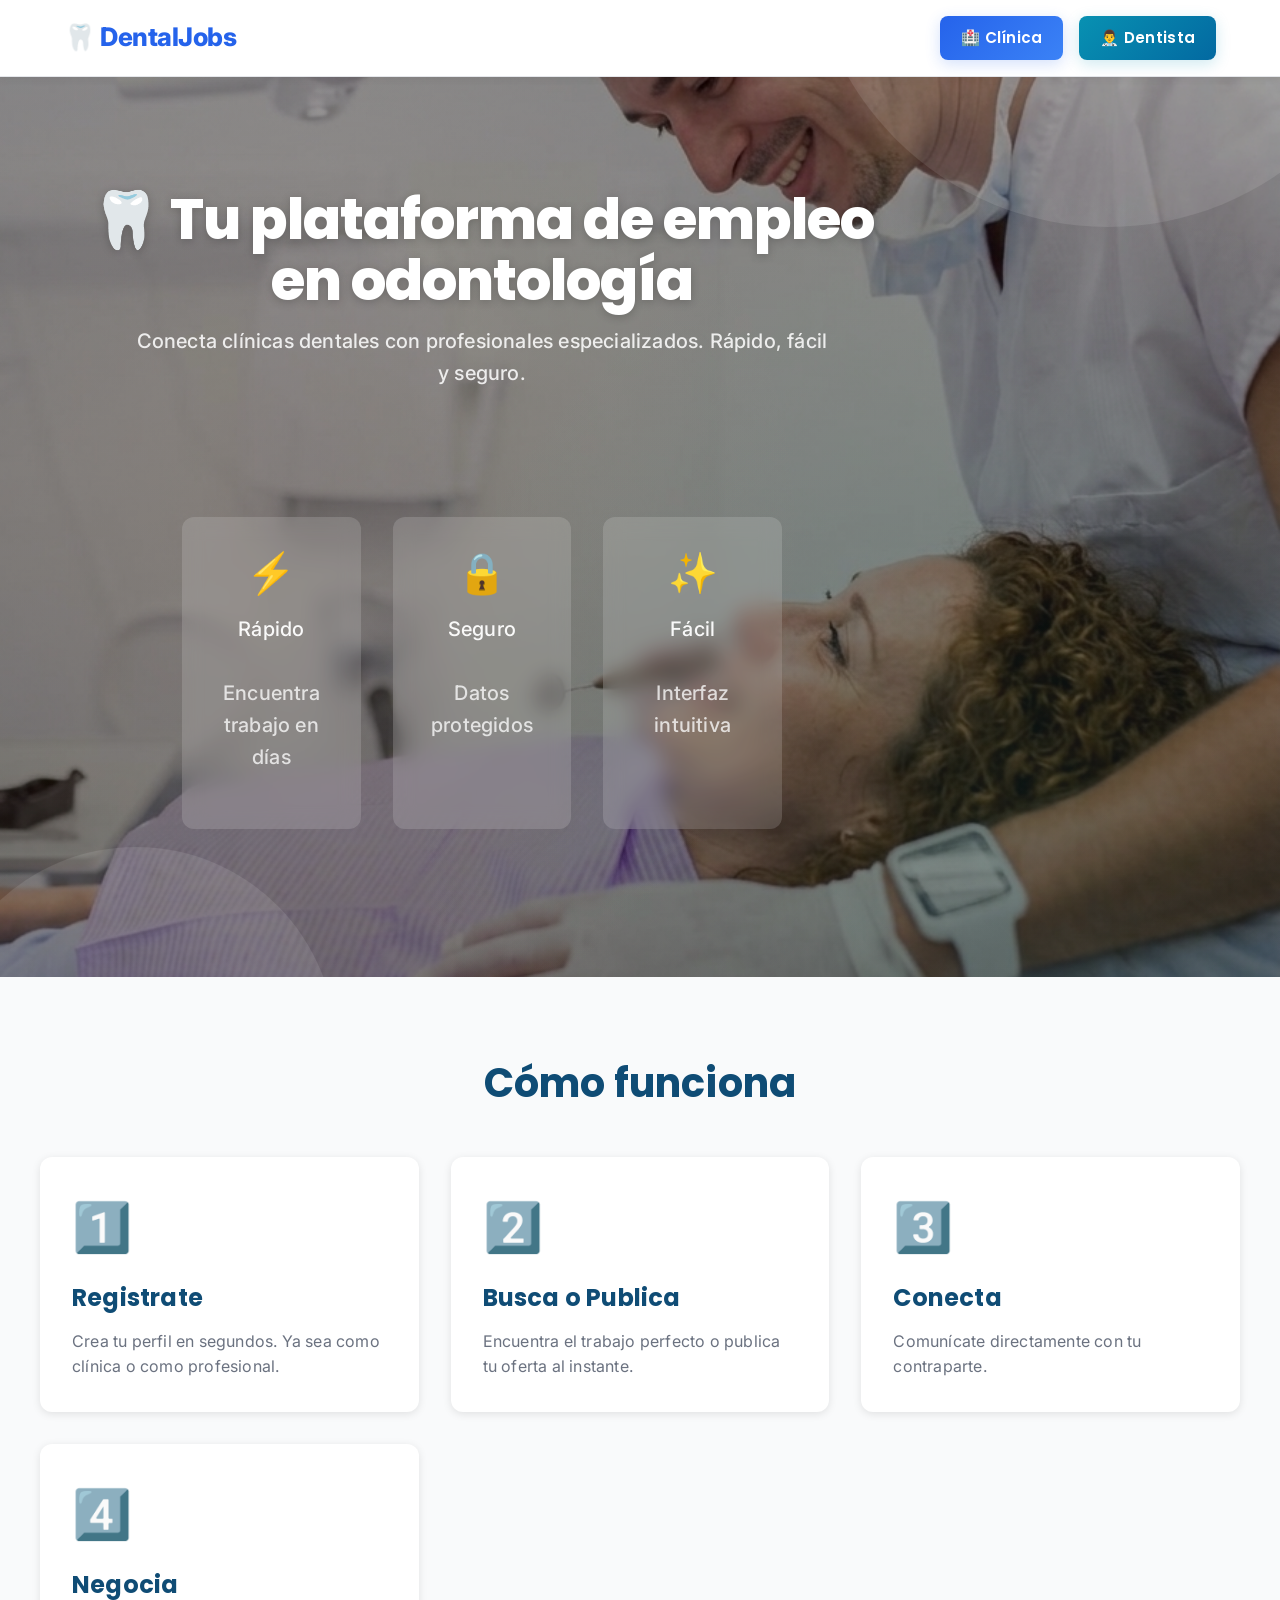
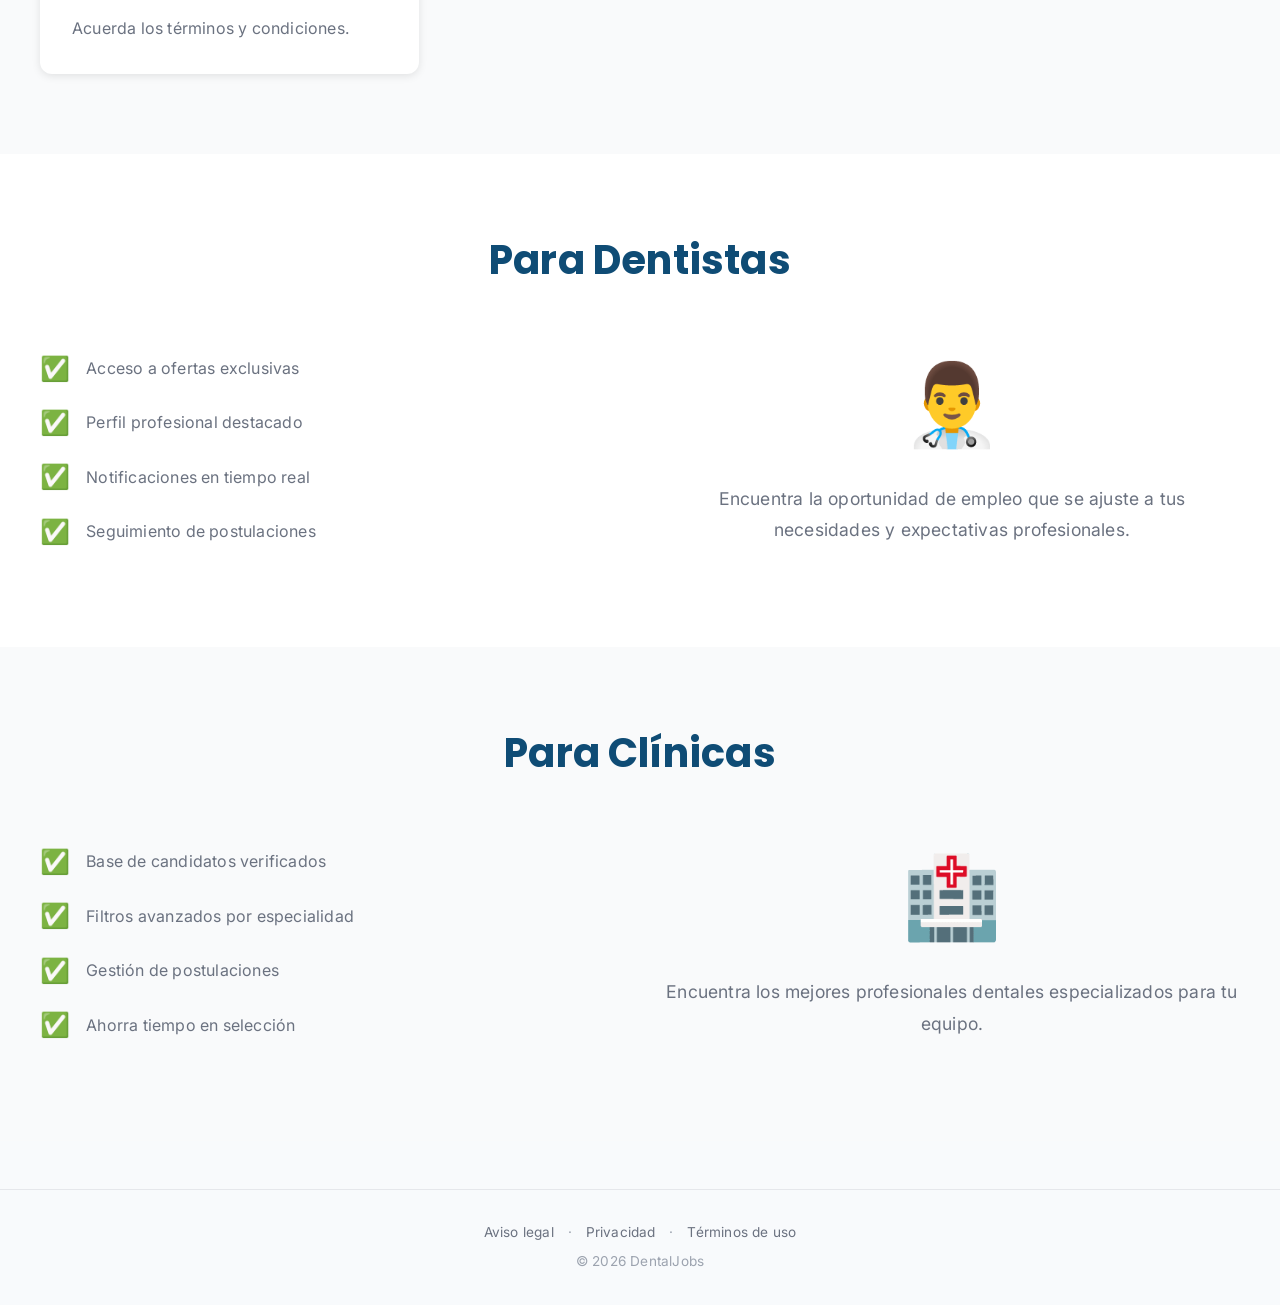
==== index.html @ 727bc818 "Sincronizar frontend desde el repo principal (4c16191)" ====
<!DOCTYPE html>
<html lang="es">
<head>
    <meta charset="UTF-8">
    <meta name="viewport" content="width=device-width, initial-scale=1.0">
    <title>DentalJobs - Ofertas de trabajo para dentistas</title>
    <link rel="stylesheet" href="style.css?v=4c16191">
</head>
<body>
    <!-- Header -->
    <header id="mainHeader">
        <nav>
            <div class="logo">🦷 DentalJobs</div>
            <div class="nav-buttons" id="navButtonsLogueado">
                <button class="btn-primary btn-small" id="btnPublicar" onclick="app.modal.abrirPublicar()" style="display: none;">Publicar</button>
                <button class="btn-outline btn-small" id="btnChat" onclick="app.chat.abrir()" style="display: none; position: relative;">
                    💬 <span id="chatBadge" style="display: none; background: #ef4444; color: white; border-radius: 50%; padding: 0.1rem 0.4rem; font-size: 0.7rem; position: absolute; top: -4px; right: -4px;">0</span>
                </button>
                <button class="btn-outline btn-small" id="btnNotif" onclick="app.notificaciones.togglePanel()" style="display: none; position: relative;" title="Notificaciones">
                    🔔 <span id="notifBadge" style="display: none; background: #ef4444; color: white; border-radius: 50%; padding: 0.1rem 0.4rem; font-size: 0.7rem; position: absolute; top: -4px; right: -4px;">0</span>
                </button>
                <button class="btn-outline btn-small" id="btnPerfil" onclick="app.modal.abrirPerfil()" style="display: none;">Mi perfil</button>
                <button class="btn-text btn-small" id="btnLogout" onclick="app.auth.logout()" style="display: none;">Logout</button>
            </div>
            <div class="nav-buttons-landing" id="navButtonsLanding" style="display: none;">
                <button class="btn-primary" onclick="app.landing.seleccionarTipo('empresa')">🏥 Clínica</button>
                <button class="btn-secondary" onclick="app.landing.seleccionarTipo('candidato')">👨‍⚕️ Dentista</button>
            </div>
        </nav>
    </header>

    <!-- Panel de notificaciones (campana) -->
    <div id="notifPanel" style="display: none; position: fixed; top: 62px; right: 12px; width: 340px; max-width: 92vw; max-height: 70vh; overflow-y: auto; background: white; border: 1px solid #e5e7eb; border-radius: 10px; box-shadow: 0 8px 30px rgba(0,0,0,0.15); z-index: 3000;">
        <div style="display: flex; justify-content: space-between; align-items: center; padding: 0.8rem 1rem; border-bottom: 1px solid #e5e7eb; position: sticky; top: 0; background: white;">
            <strong style="color: #0f4c75;">Notificaciones</strong>
            <button onclick="app.notificaciones.marcarTodasLeidas()" style="background: none; border: none; color: #0f4c75; cursor: pointer; font-size: 0.82rem;">Marcar todas leídas</button>
        </div>
        <div id="notifLista"></div>
    </div>

    <!-- Hero Landing -->
    <section class="hero landing-hero" id="heroLanding">
        <div class="landing-floating-bg top"></div>
        <div class="landing-floating-bg bottom"></div>

        <div class="landing-hero-content">
            <div>
                <h1 class="landing-hero-title">🦷 Tu plataforma de empleo en odontología</h1>
                <p class="landing-hero-subtitle">Conecta clínicas dentales con profesionales especializados. Rápido, fácil y seguro.</p>
            </div>

            <div style="display: grid; grid-template-columns: repeat(3, 1fr); gap: 2rem; margin-top: 3rem; width: 100%; max-width: 600px;">
                <div class="landing-feature-card">
                    <div class="feature-icon">⚡</div>
                    <p class="feature-title">Rápido</p>
                    <p class="feature-desc">Encuentra trabajo en días</p>
                </div>
                <div class="landing-feature-card">
                    <div class="feature-icon">🔒</div>
                    <p class="feature-title">Seguro</p>
                    <p class="feature-desc">Datos protegidos</p>
                </div>
                <div class="landing-feature-card">
                    <div class="feature-icon">✨</div>
                    <p class="feature-title">Fácil</p>
                    <p class="feature-desc">Interfaz intuitiva</p>
                </div>
            </div>
        </div>
    </section>

    <!-- Features Section -->
    <section id="landingFeatures" class="landing-section bg-light">
        <div class="landing-container">
            <h2 class="landing-section-title">Cómo funciona</h2>
            <div class="feature-grid">
                <div style="background: white; padding: 2rem; border-radius: 12px; box-shadow: 0 2px 8px rgba(0,0,0,0.1); transition: transform 0.3s;">
                    <div style="font-size: 3rem; margin-bottom: 1rem;">1️⃣</div>
                    <h3 style="color: #0f4c75; margin: 0 0 1rem 0;">Registrate</h3>
                    <p style="margin: 0; color: #6b7280; line-height: 1.6;">Crea tu perfil en segundos. Ya sea como clínica o como profesional.</p>
                </div>
                <div style="background: white; padding: 2rem; border-radius: 12px; box-shadow: 0 2px 8px rgba(0,0,0,0.1); transition: transform 0.3s;">
                    <div style="font-size: 3rem; margin-bottom: 1rem;">2️⃣</div>
                    <h3 style="color: #0f4c75; margin: 0 0 1rem 0;">Busca o Publica</h3>
                    <p style="margin: 0; color: #6b7280; line-height: 1.6;">Encuentra el trabajo perfecto o publica tu oferta al instante.</p>
                </div>
                <div style="background: white; padding: 2rem; border-radius: 12px; box-shadow: 0 2px 8px rgba(0,0,0,0.1); transition: transform 0.3s;">
                    <div style="font-size: 3rem; margin-bottom: 1rem;">3️⃣</div>
                    <h3 style="color: #0f4c75; margin: 0 0 1rem 0;">Conecta</h3>
                    <p style="margin: 0; color: #6b7280; line-height: 1.6;">Comunícate directamente con tu contraparte.</p>
                </div>
                <div style="background: white; padding: 2rem; border-radius: 12px; box-shadow: 0 2px 8px rgba(0,0,0,0.1); transition: transform 0.3s;">
                    <div style="font-size: 3rem; margin-bottom: 1rem;">4️⃣</div>
                    <h3 style="color: #0f4c75; margin: 0 0 1rem 0;">Negocia</h3>
                    <p style="margin: 0; color: #6b7280; line-height: 1.6;">Acuerda los términos y condiciones.</p>
                </div>
            </div>
        </div>
    </section>

    <!-- Benefits Section -->
    <section id="landingBenefitsDentistas" class="landing-section bg-white">
        <div class="landing-container">
            <h2 class="landing-section-title">Para Dentistas</h2>
            <div class="benefits-grid">
                <div>
                    <ul style="list-style: none; padding: 0; margin: 0;">
                        <li style="margin: 1rem 0; display: flex; gap: 1rem; align-items: center;">
                            <span style="font-size: 1.5rem;">✅</span>
                            <span style="color: #6b7280;">Acceso a ofertas exclusivas</span>
                        </li>
                        <li style="margin: 1rem 0; display: flex; gap: 1rem; align-items: center;">
                            <span style="font-size: 1.5rem;">✅</span>
                            <span style="color: #6b7280;">Perfil profesional destacado</span>
                        </li>
                        <li style="margin: 1rem 0; display: flex; gap: 1rem; align-items: center;">
                            <span style="font-size: 1.5rem;">✅</span>
                            <span style="color: #6b7280;">Notificaciones en tiempo real</span>
                        </li>
                        <li style="margin: 1rem 0; display: flex; gap: 1rem; align-items: center;">
                            <span style="font-size: 1.5rem;">✅</span>
                            <span style="color: #6b7280;">Seguimiento de postulaciones</span>
                        </li>
                    </ul>
                </div>
                <div style="text-align: center;">
                    <div style="font-size: 5rem; margin-bottom: 1rem;">👨‍⚕️</div>
                    <p style="color: #6b7280; font-size: 1.1rem; line-height: 1.8;">Encuentra la oportunidad de empleo que se ajuste a tus necesidades y expectativas profesionales.</p>
                </div>
            </div>
        </div>
    </section>

    <section id="landingBenefitsClinicas" class="landing-section bg-light">
        <div class="landing-container">
            <h2 class="landing-section-title">Para Clínicas</h2>
            <div class="benefits-grid">
                <div style="text-align: center; order: 2;">
                    <div style="font-size: 5rem; margin-bottom: 1rem;">🏥</div>
                    <p style="color: #6b7280; font-size: 1.1rem; line-height: 1.8;">Encuentra los mejores profesionales dentales especializados para tu equipo.</p>
                </div>
                <div style="order: 1;">
                    <ul style="list-style: none; padding: 0; margin: 0;">
                        <li style="margin: 1rem 0; display: flex; gap: 1rem; align-items: center;">
                            <span style="font-size: 1.5rem;">✅</span>
                            <span style="color: #6b7280;">Base de candidatos verificados</span>
                        </li>
                        <li style="margin: 1rem 0; display: flex; gap: 1rem; align-items: center;">
                            <span style="font-size: 1.5rem;">✅</span>
                            <span style="color: #6b7280;">Filtros avanzados por especialidad</span>
                        </li>
                        <li style="margin: 1rem 0; display: flex; gap: 1rem; align-items: center;">
                            <span style="font-size: 1.5rem;">✅</span>
                            <span style="color: #6b7280;">Gestión de postulaciones</span>
                        </li>
                        <li style="margin: 1rem 0; display: flex; gap: 1rem; align-items: center;">
                            <span style="font-size: 1.5rem;">✅</span>
                            <span style="color: #6b7280;">Ahorra tiempo en selección</span>
                        </li>
                    </ul>
                </div>
            </div>
        </div>
    </section>

    <!-- Hero Plataforma (oculto inicialmente) -->
    <section class="hero" id="heroPlataforma" style="display: none;">
        <h1>🦷 Ofertas de Trabajo</h1>
    </section>

    <!-- Stats -->
    <div class="container" id="statsContainer" style="display: none;">
        <div class="stats">
            <div class="stats-grid" id="statsGrid">
                <!-- Stats dinámicos -->
            </div>
        </div>
    </div>

    <!-- Contenedor principal -->
    <div class="container" id="mainContainer" style="display: none;">
        <!-- Banner de recordatorios -->
        <div id="recordatoriosBanner" class="recordatorios-banner" style="display: none;"></div>

        <!-- Onboarding: primeros pasos para activarse -->
        <div id="onboardingCard" style="display: none;"></div>

        <!-- Filtros -->
        <div class="filters" id="filtros">
            <h3 id="filtrosTitle">Todas las solicitudes</h3>

            <div class="tipo-toggle">
                <button class="active" id="btnTodas" onclick="app.filtros.mostrarTodas(this)">Clínicas</button>
                <button id="btnPerfiles" onclick="app.filtros.mostrarPerfiles(this)" style="display: none;">👤 Perfiles</button>
                <button id="btnMias" onclick="app.filtros.mostrarMias(this)" style="display: none;">Mis publicaciones</button>
                <button id="btnPublicaciones" onclick="app.filtros.mostrarMisPublicaciones(this)" style="display: none;">Mis Publicaciones</button>
                <button id="btnContactadas" onclick="app.filtros.mostrarContactadas(this)" style="display: none;">Contactadas</button>
                <button id="btnFavoritos" onclick="app.filtros.mostrarFavoritos(this)" style="display: none;">⭐ Favoritos</button>
                <button id="btnKanban" onclick="app.filtros.mostrarKanban(this)" style="display: none;">📌 Mis Postulaciones</button>
                <button id="btnSuplencias" onclick="app.filtros.mostrarSuplencias(this)" style="display: none;">🚨 Suplencias</button>
                <button id="btnMisPostulacionesDentistas" onclick="app.filtros.mostrarMisPostulacionesDentistas(this)" style="display: none;">Mis Postulaciones a Dentistas</button>
                <button id="btnMisPostulacionesDentistasAceptadas" onclick="app.filtros.mostrarMisPostulacionesDentistasAceptadas(this)" style="display: none;">Mis Postulaciones a Dentistas Aceptadas</button>
            </div>

            <div style="margin: 0.75rem 0 0; display: flex; justify-content: flex-end;">
                <button class="btn-outline btn-small" id="btnExportarCsv" onclick="app.exportar.vistaActual()" style="display: none;">⬇️ Exportar a CSV</button>
            </div>

            <div class="filter-row" id="filterRow">
                <div class="filter-group">
                    <label for="filterQ">Buscar</label>
                    <input id="filterQ" placeholder="Ej: implantología, invisalign…" oninput="app.publicaciones.cargar()">
                </div>
                <div class="filter-group" id="filterCiudadGroup">
                    <label for="filterCiudad">Ciudad</label>
                    <input id="filterCiudad" placeholder="Ej: Madrid, Barcelona..." autocomplete="off" oninput="app.filtros.buscar()">
                </div>
                <!-- En la vista "Dentistas" la ciudad se elige de una lista con las ciudades que tienen dentistas -->
                <div class="filter-group" id="filterCiudadListaGroup" style="display: none;">
                    <label for="filterCiudadLista">Ciudad</label>
                    <select id="filterCiudadLista" onchange="app.filtros.buscar()">
                        <option value="">Todas las ciudades</option>
                    </select>
                </div>
                <div class="filter-group">
                    <label for="filterRadio">Radio</label>
                    <select id="filterRadio" onchange="app.filtros.buscar()" title="Busca a esta distancia de la ciudad indicada">
                        <option value="">Solo esa ciudad</option>
                        <option value="10">a 10 km</option>
                        <option value="25">a 25 km</option>
                        <option value="50">a 50 km</option>
                        <option value="100">a 100 km</option>
                    </select>
                </div>
                <div class="filter-group">
                    <label for="filterEspecialidad">Especialidad</label>
                    <select id="filterEspecialidad" onchange="app.filtros.buscar()">
                        <option value="">Todas las especialidades</option>
                    </select>
                </div>
                <div class="filter-group">
                    <label for="filterContrato">Contrato</label>
                    <select id="filterContrato" onchange="app.publicaciones.cargar()">
                        <option value="">Todos los tipos</option>
                        <option value="Indefinido">Indefinido</option>
                        <option value="Temporal">Temporal</option>
                        <option value="Autónomo">Autónomo</option>
                        <option value="Prácticas">Prácticas</option>
                    </select>
                </div>
                <div class="filter-group">
                    <label for="filterJornada">Jornada</label>
                    <select id="filterJornada" onchange="app.publicaciones.cargar()">
                        <option value="">Todas las jornadas</option>
                        <option value="Completa">Completa</option>
                        <option value="Parcial">Parcial</option>
                        <option value="Flexible">Flexible</option>
                    </select>
                </div>
                <div class="filter-group" id="filterEquipamientoGroup" style="display: none;">
                    <label for="filterEquipamiento">Equipamiento</label>
                    <select id="filterEquipamiento" onchange="app.publicaciones.cargar()">
                        <option value="">Cualquier equipamiento</option>
                    </select>
                </div>
                <div class="filter-group" id="filterCertificacionGroup" style="display: none;">
                    <label for="filterCertificacion">Certificación</label>
                    <select id="filterCertificacion" onchange="app.publicaciones.cargar()">
                        <option value="">Cualquier certificación</option>
                    </select>
                </div>
                <div class="filter-group">
                    <label for="filterRetribucion">Retribución</label>
                    <select id="filterRetribucion" onchange="app.publicaciones.cargar()">
                        <option value="">Cualquiera</option>
                        <option value="fijo">Salario fijo</option>
                        <option value="porcentaje">% de facturación</option>
                    </select>
                </div>
                <div class="filter-group">
                    <label for="filterSalarioMin">Salario mínimo</label>
                    <input id="filterSalarioMin" type="number" placeholder="Ej: 20000" oninput="app.publicaciones.cargar()">
                </div>
                <div class="filter-group">
                    <label for="filterExperienciaMin">Años de experiencia</label>
                    <input id="filterExperienciaMin" type="number" placeholder="Ej: 3" oninput="app.publicaciones.cargar()">
                </div>
                <div class="filter-group" id="filterFechaDesdeGroup" style="display: none;">
                    <label for="filterFechaDesde">Disponible desde</label>
                    <input id="filterFechaDesde" type="date" onchange="app.publicaciones.cargar()" title="Suplencias que cubren días a partir de esta fecha">
                </div>
                <div class="filter-group" id="filterFechaHastaGroup" style="display: none;">
                    <label for="filterFechaHasta">hasta</label>
                    <input id="filterFechaHasta" type="date" onchange="app.publicaciones.cargar()" title="Suplencias que cubren días hasta esta fecha">
                </div>
                <div class="filter-group" id="filterMiDisponibilidadGroup" style="display: none;">
                    <label style="display: flex; align-items: center; gap: 0.4rem; cursor: pointer; margin-top: 1.4rem;" title="Solo suplencias con algún día que tienes marcado en tu disponibilidad">
                        <input id="filterMiDisponibilidad" type="checkbox" onchange="app.publicaciones.cargar()">
                        <span>🗓️ Encajan con mi disponibilidad</span>
                    </label>
                </div>
                <div class="filter-group">
                    <label for="filterOrden">Ordenar por</label>
                    <select id="filterOrden" onchange="app.publicaciones.cargar()">
                        <option value="recientes">Más recientes</option>
                        <option value="salario">Salario</option>
                        <option value="relevancia">Relevancia</option>
                        <option value="compatibilidad" id="ordenCompatibilidad">🧩 Compatibilidad</option>
                    </select>
                </div>
            </div>
        </div>

        <!-- Conmutador Lista / Calendario (solo en la vista de suplencias) -->
        <div id="suplenciasVistaToggle" style="display: none; gap: 0.5rem; margin-bottom: 1rem;">
            <button id="btnVistaLista" class="btn-outline btn-small active" onclick="app.suplenciasCalendario.verLista()">📋 Lista</button>
            <button id="btnVistaCalendario" class="btn-outline btn-small" onclick="app.suplenciasCalendario.verCalendario()">📅 Calendario</button>
        </div>

        <!-- Vista de calendario mensual de suplencias -->
        <div id="suplenciasCalendarioContainer" style="display: none;"></div>

        <!-- Grid de publicaciones -->
        <div id="publicacionesContainer"></div>

        <!-- Modal: Mis alertas de búsqueda -->
        <div id="modalAlertas" class="modal">
            <div class="modal-content">
                <div class="modal-header">
                    <h2>🔔 Mis alertas de búsqueda</h2>
                    <button class="close-btn" onclick="app.alertas.cerrar()">✕</button>
                </div>
                <div id="alertasBody" style="margin-bottom: 1.5rem;"></div>
            </div>
        </div>
    </div>

    <!-- Modal: Detalle de publicación -->
    <div id="modalDetalle" class="modal">
        <div class="modal-content">
            <div class="modal-header">
                <h2 id="detalleTitle">Detalle</h2>
                <button class="close-btn" onclick="app.modal.cerrarDetalle()">✕</button>
            </div>
            <div id="detalleBody" style="margin-bottom: 1.5rem;"></div>
        </div>
    </div>

    <!-- Modal: Publicar oferta/solicitud -->
    <div id="modalPublicar" class="modal">
        <div class="modal-content">
            <div class="modal-header">
                <h2 id="modalPublicarTitle">Publicar nueva oferta</h2>
                <button class="close-btn" onclick="app.modal.cerrarPublicar()">✕</button>
            </div>

            <div class="tabs" id="tabsPublicar" style="display: none;">
                <button class="tab-btn active" id="tabBtnOferta" onclick="app.modal.switchTab('oferta')">Oferta fija</button>
                <button class="tab-btn" id="tabBtnSuplencia" onclick="app.modal.switchTab('suplencia')" style="display: none;">🚨 Suplencia</button>
                <button class="tab-btn" id="tabBtnSolicitud" onclick="app.modal.switchTab('solicitud')"></button>
            </div>

            <!-- Tab: Oferta -->
            <div id="tab-oferta" class="tab-content active" class="tab-oferta-content">
                <form onsubmit="event.preventDefault(); app.publicaciones.crear('oferta');">
                    <div class="form-group">
                        <label for="ofertaPlantillas">Plantilla</label>
                        <div style="display: flex; gap: 0.5rem; align-items: center;">
                            <select id="ofertaPlantillas" onchange="app.plantillas.aplicar('oferta')" style="flex: 1;">
                                <option value="">Sin plantilla…</option>
                            </select>
                            <button type="button" class="btn-outline btn-small" onclick="app.plantillas.guardar('oferta')" title="Guardar el formulario actual como plantilla">💾 Guardar</button>
                            <button type="button" class="btn-text btn-small" onclick="app.plantillas.eliminar('oferta')" title="Eliminar la plantilla seleccionada">🗑️</button>
                        </div>
                    </div>
                    <div class="form-group" id="ofertaSedeGroup" style="display: none;">
                        <label for="ofertaSede">Ubicación *</label>
                        <select id="ofertaSede" onchange="app.sedes.aplicarAPublicacion('oferta')">
                            <option value="">Elige una ubicación…</option>
                        </select>
                        <small id="ofertaSinSedes" style="display: none; color: #b45309; margin-top: 0.3rem;">Define la ciudad de tu clínica en "Mi perfil" → Mis datos, o crea un centro, antes de publicar.</small>
                        <div id="ofertaSedePreview" style="margin-top: 0.6rem;"></div>
                    </div>
                    <div class="form-group">
                        <label for="ofertaCiudad">Ciudad</label>
                        <input id="ofertaCiudad" type="text" readonly style="background: #f3f4f6;">
                        <small style="color: var(--gray-600); margin-top: 0.3rem; display: block;">Se toma de la ubicación elegida.</small>
                    </div>
                    <div class="form-group">
                        <label>Especialidades</label>
                        <label style="display: flex; align-items: center; gap: 0.5rem; cursor: pointer; margin-bottom: 0.5rem;">
                          <input type="checkbox" id="ofertaMarcarTodas" onchange="app.publicaciones.marcarTodasEspecialidades('oferta')">
                          <strong>Marcar todas</strong>
                        </label>
                        <div id="ofertaEspecialidadesContainer" style="display: grid; grid-template-columns: 1fr 1fr; gap: 0.5rem;">
                          <!-- Se llenarán dinámicamente -->
                        </div>
                    </div>
                    <div class="form-group">
                        <label for="ofertaContrato">Contrato</label>
                        <select id="ofertaContrato">
                            <option value="">Seleccionar...</option>
                            <option value="Indefinido">Indefinido</option>
                            <option value="Temporal">Temporal</option>
                            <option value="Autónomo">Autónomo</option>
                            <option value="Prácticas">Prácticas</option>
                        </select>
                    </div>
                    <div class="form-group">
                        <label for="ofertaJornada">Jornada</label>
                        <select id="ofertaJornada">
                            <option value="">Seleccionar...</option>
                            <option value="Completa">Completa</option>
                            <option value="Parcial">Parcial</option>
                            <option value="Flexible">Flexible</option>
                        </select>
                    </div>
                    <div class="form-group">
                        <label>Tipo de retribución</label>
                        <div style="display: flex; gap: 1.5rem; margin-bottom: 0.5rem;">
                            <label style="display: flex; align-items: center; gap: 0.4rem; cursor: pointer; font-weight: normal;">
                                <input type="radio" name="ofertaRetribucionTipo" value="fijo" checked onchange="app.publicaciones.toggleRetribucion('oferta')">
                                Salario fijo
                            </label>
                            <label style="display: flex; align-items: center; gap: 0.4rem; cursor: pointer; font-weight: normal;">
                                <input type="radio" name="ofertaRetribucionTipo" value="porcentaje" onchange="app.publicaciones.toggleRetribucion('oferta')">
                                % de facturación
                            </label>
                        </div>
                        <div id="ofertaSalarioFijoGroup" style="display: flex; gap: 0.5rem;">
                            <input id="ofertaSalarioDesde" type="number" min="0" placeholder="Desde · ej: 2000 €/mes" style="flex: 1;">
                            <input id="ofertaSalarioHasta" type="number" min="0" placeholder="Hasta · ej: 2500 €/mes" style="flex: 1;">
                        </div>
                        <div id="ofertaRetribucionPorcentajeGroup" style="display: none;">
                            <input id="ofertaRetribucionPorcentaje" type="number" min="0" max="100" placeholder="Ej: 35 (% de facturación)">
                        </div>
                    </div>
                    <div class="form-group">
                        <label for="ofertaExperiencia">Años de experiencia exigidos</label>
                        <input id="ofertaExperiencia" type="number" min="0" placeholder="Ej: 3">
                    </div>
                    <div class="form-group" id="ofertaEquipamientoGroup" style="display: none;">
                        <label>Equipamiento de la clínica</label>
                        <div id="ofertaEquipamientoContainer" style="display: grid; grid-template-columns: 1fr 1fr; gap: 0.5rem;">
                          <!-- Se llenarán dinámicamente -->
                        </div>
                    </div>
                    <div class="form-group">
                        <label for="ofertaDescripcion">Descripción *</label>
                        <textarea id="ofertaDescripcion" required></textarea>
                    </div>
                    <div class="form-group">
                        <label>Preguntas de criba <span style="color: var(--gray-600); font-weight: normal;">(opcional, máx. 3)</span></label>
                        <small style="color: var(--gray-600); display: block; margin-bottom: 0.5rem;">El candidato deberá responderlas al postularse.</small>
                        <input class="ofertaPregunta" type="text" maxlength="200" placeholder="Ej: ¿Cuántos años de experiencia en implantología tienes?" style="margin-bottom: 0.4rem;">
                        <input class="ofertaPregunta" type="text" maxlength="200" placeholder="Ej: ¿Tienes disponibilidad para trabajar los sábados?" style="margin-bottom: 0.4rem;">
                        <input class="ofertaPregunta" type="text" maxlength="200" placeholder="Ej: ¿Cuándo podrías incorporarte?">
                    </div>
                    <div class="form-group">
                        <label for="ofertaNombreContacto">Empresa (de tu perfil)</label>
                        <input id="ofertaNombreContacto" type="text" readonly style="background: #f3f4f6;">
                    </div>
                    <div class="form-group">
                        <label for="ofertaEmailContacto">Email de contacto (de tu perfil)</label>
                        <input id="ofertaEmailContacto" type="email" readonly style="background: #f3f4f6;">
                    </div>
                    <div class="form-group">
                        <label for="ofertaTelefonoContacto">Teléfono (de la sede)</label>
                        <input id="ofertaTelefonoContacto" type="tel" readonly style="background: #f3f4f6;">
                    </div>
                    <button type="submit" class="btn-primary" style="width: 100%;">Publicar oferta</button>
                </form>
            </div>

            <!-- Tab: Solicitud -->
            <div id="tab-solicitud" class="tab-content">
                <form onsubmit="event.preventDefault(); app.publicaciones.crear('solicitud');">
                    <div class="form-group">
                        <label for="solicitudPlantillas">Plantilla</label>
                        <div style="display: flex; gap: 0.5rem; align-items: center;">
                            <select id="solicitudPlantillas" onchange="app.plantillas.aplicar('solicitud')" style="flex: 1;">
                                <option value="">Sin plantilla…</option>
                            </select>
                            <button type="button" class="btn-outline btn-small" onclick="app.plantillas.guardar('solicitud')" title="Guardar el formulario actual como plantilla">💾 Guardar</button>
                            <button type="button" class="btn-text btn-small" onclick="app.plantillas.eliminar('solicitud')" title="Eliminar la plantilla seleccionada">🗑️</button>
                        </div>
                    </div>
                    <div class="form-group">
                        <label for="solicitudCiudad">Ciudad</label>
                        <input id="solicitudCiudad" type="text" readonly style="background: #f3f4f6;">
                        <input id="solicitudProvincia" type="hidden">
                        <small id="solicitudCiudadHint" style="color: var(--gray-600); margin-top: 0.3rem; display: block;">Se toma de tu perfil. Para cambiarla ve a "Mi perfil" → Mis datos.</small>
                    </div>
                    <div class="form-group">
                        <label>Especialidades</label>
                        <label style="display: flex; align-items: center; gap: 0.5rem; cursor: pointer; margin-bottom: 0.5rem;">
                          <input type="checkbox" id="solicitudMarcarTodas" onchange="app.publicaciones.marcarTodasEspecialidades('solicitud')">
                          <strong>Marcar todas</strong>
                        </label>
                        <div id="solicitudEspecialidadesContainer" style="display: grid; grid-template-columns: 1fr 1fr; gap: 0.5rem;">
                          <!-- Se llenarán dinámicamente -->
                        </div>
                    </div>
                    <div class="form-group">
                        <label for="solicitudContrato">Contrato</label>
                        <select id="solicitudContrato">
                            <option value="">Seleccionar...</option>
                            <option value="Indefinido">Indefinido</option>
                            <option value="Temporal">Temporal</option>
                            <option value="Autónomo">Autónomo</option>
                            <option value="Prácticas">Prácticas</option>
                        </select>
                    </div>
                    <div class="form-group">
                        <label for="solicitudJornada">Jornada</label>
                        <select id="solicitudJornada">
                            <option value="">Seleccionar...</option>
                            <option value="Completa">Completa</option>
                            <option value="Parcial">Parcial</option>
                            <option value="Flexible">Flexible</option>
                        </select>
                    </div>
                    <div class="form-group">
                        <label for="solicitudExperiencia">Años de experiencia</label>
                        <input id="solicitudExperiencia" type="number" min="0" placeholder="Ej: 5">
                    </div>
                    <div class="form-group">
                        <label for="solicitudDescripcion">Perfil y experiencia *</label>
                        <textarea id="solicitudDescripcion" required placeholder="Cuéntanos sobre tu experiencia, especialización, habilidades..."></textarea>
                    </div>
                    <div class="form-group">
                        <label for="solicitudNombreContacto">Nombre *</label>
                        <input id="solicitudNombreContacto" type="text" required>
                    </div>
                    <div class="form-group">
                        <label for="solicitudEmailContacto">email *</label>
                        <input id="solicitudEmailContacto" type="email" required>
                    </div>
                    <div class="form-group">
                        <label for="solicitudTelefonoContacto">Teléfono</label>
                        <input id="solicitudTelefonoContacto" type="tel" placeholder="+34 xxx xxx xxx">
                    </div>
                    <button type="submit" class="btn-primary" style="width: 100%;">Publicar solicitud</button>
                </form>
            </div>

            <!-- Tab: Suplencia / turno suelto -->
            <div id="tab-suplencia" class="tab-content">
                <div style="background: #fef2f2; border-left: 4px solid #ef4444; padding: 0.9rem 1rem; border-radius: 6px; margin-bottom: 1rem;">
                    <p style="margin: 0; font-size: 0.85rem; color: #7f1d1d;">Para cubrir una baja, vacaciones o un día suelto. Se muestra en la sección de Suplencias, donde los dentistas buscan disponibilidad inmediata.</p>
                </div>
                <form onsubmit="event.preventDefault(); app.publicaciones.crear('suplencia');">
                    <div class="form-group" id="suplenciaSedeGroup" style="display: none;">
                        <label for="suplenciaSede">Ubicación *</label>
                        <select id="suplenciaSede" onchange="app.sedes.aplicarAPublicacion('suplencia')">
                            <option value="">Elige una ubicación…</option>
                        </select>
                        <small id="suplenciaSinSedes" style="display: none; color: #b45309; margin-top: 0.3rem;">Define la ciudad de tu clínica en "Mi perfil" → Mis datos, o crea un centro, antes de publicar.</small>
                        <div id="suplenciaSedePreview" style="margin-top: 0.6rem;"></div>
                    </div>
                    <div class="form-group">
                        <label for="suplenciaCiudad">Ciudad</label>
                        <input id="suplenciaCiudad" type="text" readonly style="background: #f3f4f6;">
                        <small style="color: var(--gray-600); margin-top: 0.3rem; display: block;">Se toma de la ubicación elegida.</small>
                    </div>
                    <div class="form-group">
                        <label>Especialidades</label>
                        <label style="display: flex; align-items: center; gap: 0.5rem; cursor: pointer; margin-bottom: 0.5rem;">
                          <input type="checkbox" id="suplenciaMarcarTodas" onchange="app.publicaciones.marcarTodasEspecialidades('suplencia')">
                          <strong>Marcar todas</strong>
                        </label>
                        <div id="suplenciaEspecialidadesContainer" style="display: grid; grid-template-columns: 1fr 1fr; gap: 0.5rem;">
                          <!-- Se llenarán dinámicamente -->
                        </div>
                    </div>
                    <div class="form-group">
                        <label>Días de la suplencia *</label>
                        <p style="font-size: 0.82rem; color: #6b7280; margin: 0.2rem 0 0.6rem;">Marca en el calendario los días que necesitas cubrir. Pueden ser sueltos o seguidos.</p>
                        <div style="display: flex; gap: 0.5rem; align-items: flex-end; flex-wrap: wrap; margin-bottom: 0.7rem;">
                            <div class="form-group" style="margin: 0;">
                                <label style="font-size: 0.8rem;">Añadir rango: desde</label>
                                <input id="suplenciaRangoDesde" type="date">
                            </div>
                            <div class="form-group" style="margin: 0;">
                                <label style="font-size: 0.8rem;">hasta</label>
                                <input id="suplenciaRangoHasta" type="date">
                            </div>
                            <button type="button" class="btn-outline btn-small" onclick="app.publicaciones.anadirRangoCalendario('suplenciaCalendario','suplenciaRangoDesde','suplenciaRangoHasta')" style="margin-bottom: 0.15rem;">+ Añadir al calendario</button>
                        </div>
                        <div id="suplenciaCalendario"></div>
                    </div>
                    <label style="display: flex; align-items: center; gap: 0.5rem; cursor: pointer; margin-bottom: 0.8rem;">
                        <input type="checkbox" id="suplenciaUrgente">
                        🚨 Marcar como urgente
                    </label>
                    <div class="form-group">
                        <label>Tipo de retribución</label>
                        <div style="display: flex; gap: 1.5rem; margin-bottom: 0.5rem;">
                            <label style="display: flex; align-items: center; gap: 0.4rem; cursor: pointer; font-weight: normal;">
                                <input type="radio" name="suplenciaRetribucionTipo" value="fijo" checked onchange="app.publicaciones.toggleRetribucion('suplencia')">
                                Importe fijo
                            </label>
                            <label style="display: flex; align-items: center; gap: 0.4rem; cursor: pointer; font-weight: normal;">
                                <input type="radio" name="suplenciaRetribucionTipo" value="porcentaje" onchange="app.publicaciones.toggleRetribucion('suplencia')">
                                % de facturación
                            </label>
                        </div>
                        <div id="suplenciaSalarioFijoGroup">
                            <input id="suplenciaSalario" type="text" placeholder="Ej: 250€/día">
                        </div>
                        <div id="suplenciaRetribucionPorcentajeGroup" style="display: none;">
                            <input id="suplenciaRetribucionPorcentaje" type="number" min="0" max="100" placeholder="Ej: 35 (% de facturación)">
                        </div>
                    </div>
                    <div class="form-group" id="suplenciaEquipamientoGroup" style="display: none;">
                        <label>Equipamiento de la clínica</label>
                        <div id="suplenciaEquipamientoContainer" style="display: grid; grid-template-columns: 1fr 1fr; gap: 0.5rem;">
                          <!-- Se llenarán dinámicamente -->
                        </div>
                    </div>
                    <div class="form-group">
                        <label for="suplenciaDescripcion">Descripción *</label>
                        <textarea id="suplenciaDescripcion" required placeholder="Motivo de la suplencia, horario, equipo disponible..."></textarea>
                    </div>
                    <div class="form-group">
                        <label>Preguntas de criba <span style="color: var(--gray-600); font-weight: normal;">(opcional, máx. 3)</span></label>
                        <small style="color: var(--gray-600); display: block; margin-bottom: 0.5rem;">El candidato deberá responderlas al postularse.</small>
                        <input class="suplenciaPregunta" type="text" maxlength="200" placeholder="Ej: ¿Puedes incorporarte de inmediato?" style="margin-bottom: 0.4rem;">
                        <input class="suplenciaPregunta" type="text" maxlength="200" placeholder="Ej: ¿Tienes experiencia con nuestro software de gestión?" style="margin-bottom: 0.4rem;">
                        <input class="suplenciaPregunta" type="text" maxlength="200" placeholder="Ej: ¿Cuándo podrías incorporarte?">
                    </div>
                    <div class="form-group">
                        <label for="suplenciaNombreContacto">Empresa (de tu perfil)</label>
                        <input id="suplenciaNombreContacto" type="text" readonly style="background: #f3f4f6;">
                    </div>
                    <div class="form-group">
                        <label for="suplenciaEmailContacto">Email de contacto (de tu perfil)</label>
                        <input id="suplenciaEmailContacto" type="email" readonly style="background: #f3f4f6;">
                    </div>
                    <div class="form-group">
                        <label for="suplenciaTelefonoContacto">Teléfono (de la sede)</label>
                        <input id="suplenciaTelefonoContacto" type="tel" readonly style="background: #f3f4f6;">
                    </div>
                    <button type="submit" class="btn-primary" style="width: 100%; background: #ef4444;">Publicar suplencia</button>
                </form>
            </div>
        </div>
    </div>

    <!-- Modal: Auth Empresa -->
    <div id="modalAuthEmpresa" class="modal">
        <div class="modal-content">
            <div class="modal-header">
                <h2>🏥 Acceso Empresa</h2>
                <button class="close-btn" onclick="app.modal.cerrarAuthEmpresa()">✕</button>
            </div>

            <div class="tabs">
                <button class="tab-btn active" onclick="app.auth.switchAuthTab('loginEmpresa')">Login</button>
                <button class="tab-btn" onclick="app.auth.switchAuthTab('registroEmpresa')">Registro</button>
            </div>

            <!-- Tab: Login Empresa -->
            <div id="tab-loginEmpresa" class="tab-content active">
                <form onsubmit="event.preventDefault(); app.auth.loginEmpresa();">
                    <div class="form-group">
                        <label for="loginEmailEmp">Email</label>
                        <input id="loginEmailEmp" type="email" required>
                    </div>
                    <div class="form-group">
                        <label for="loginPasswordEmp">Contraseña</label>
                        <input id="loginPasswordEmp" type="password">
                    </div>
                    <button type="submit" class="btn-primary" style="width: 100%;">Entrar</button>
                    <button type="button" class="btn-text btn-small" style="width: 100%; margin-top: 0.5rem;" onclick="app.auth.olvidePassword('loginEmailEmp')">¿Has olvidado tu contraseña?</button>
                </form>
            </div>

            <!-- Tab: Registro Empresa -->
            <div id="tab-registroEmpresa" class="tab-content">
                <form onsubmit="event.preventDefault(); app.auth.registroEmpresa();">
                    <div class="form-group">
                        <label for="regNombreEmp">Nombre de clínica *</label>
                        <input id="regNombreEmp" type="text" required>
                    </div>
                    <div class="form-group">
                        <label for="regEmailEmp">Email *</label>
                        <input id="regEmailEmp" type="email" required>
                    </div>
                    <div class="form-group">
                        <label for="regPasswordEmp">Contraseña * (mínimo 8 caracteres)</label>
                        <input id="regPasswordEmp" type="password" minlength="8" required>
                    </div>
                    <div class="form-group">
                        <label for="regDireccionEmp">Dirección *</label>
                        <input id="regDireccionEmp" type="text" placeholder="Calle, número, piso" required>
                    </div>
                    <div style="display: grid; grid-template-columns: 2fr 1fr; gap: 1rem;">
                        <div class="form-group">
                            <label for="regCodigoPostalEmp">Código Postal *</label>
                            <input id="regCodigoPostalEmp" type="text" placeholder="28001" required>
                        </div>
                        <div class="form-group">
                            <label for="regPaisEmp">País *</label>
                            <select id="regPaisEmp" required>
                                <option value="España" selected>España</option>
                                <option value="Portugal">Portugal</option>
                                <option value="Francia">Francia</option>
                                <option value="Italia">Italia</option>
                                <option value="Alemania">Alemania</option>
                                <option value="Otro">Otro</option>
                            </select>
                        </div>
                    </div>
                    <div class="form-group">
                        <label for="regMovilEmp">Móvil *</label>
                        <input id="regMovilEmp" type="tel" placeholder="+34 600 123 456" required>
                    </div>
                    <label class="consentimiento-registro">
                        <input type="checkbox" id="regTerminosEmp" required>
                        <span>He leído y acepto la <a href="privacidad.html" target="_blank">política de privacidad</a> y los <a href="terminos.html" target="_blank">términos de uso</a> *</span>
                    </label>
                    <button type="submit" class="btn-primary" style="width: 100%;">Registrarse</button>
                </form>
            </div>
        </div>
    </div>

    <!-- Modal: Auth Candidato -->
    <div id="modalAuthCandidato" class="modal">
        <div class="modal-content">
            <div class="modal-header">
                <h2>👨‍⚕️ Acceso Candidato</h2>
                <button class="close-btn" onclick="app.modal.cerrarAuthCandidato()">✕</button>
            </div>

            <div class="tabs">
                <button class="tab-btn active" onclick="app.auth.switchAuthTab('loginCandidato')">Login</button>
                <button class="tab-btn" onclick="app.auth.switchAuthTab('registroCandidato')">Registro</button>
            </div>

            <!-- Tab: Login Candidato -->
            <div id="tab-loginCandidato" class="tab-content active">
                <form onsubmit="event.preventDefault(); app.auth.loginCandidato();">
                    <div class="form-group">
                        <label for="loginEmailCand">Email</label>
                        <input id="loginEmailCand" type="email" required>
                    </div>
                    <div class="form-group">
                        <label for="loginPasswordCand">Contraseña</label>
                        <input id="loginPasswordCand" type="password">
                    </div>
                    <button type="submit" class="btn-primary" style="width: 100%;">Entrar</button>
                    <button type="button" class="btn-text btn-small" style="width: 100%; margin-top: 0.5rem;" onclick="app.auth.olvidePassword('loginEmailCand')">¿Has olvidado tu contraseña?</button>
                </form>
            </div>

            <!-- Tab: Registro Candidato -->
            <div id="tab-registroCandidato" class="tab-content">
                <form onsubmit="event.preventDefault(); app.auth.registroCandidato();">
                    <div class="form-group">
                        <label for="regNombreCand">Tu nombre *</label>
                        <input id="regNombreCand" type="text" required>
                    </div>
                    <div class="form-group">
                        <label for="regEmailCand">Email *</label>
                        <input id="regEmailCand" type="email" required>
                    </div>
                    <div class="form-group">
                        <label for="regPasswordCand">Contraseña * (mínimo 8 caracteres)</label>
                        <input id="regPasswordCand" type="password" minlength="8" required>
                    </div>
                    <div class="form-group">
                        <label for="regMovilCand">Móvil</label>
                        <input id="regMovilCand" type="tel" placeholder="+34 600 123 456">
                    </div>
                    <label class="consentimiento-registro">
                        <input type="checkbox" id="regTerminosCand" required>
                        <span>He leído y acepto la <a href="privacidad.html" target="_blank">política de privacidad</a> y los <a href="terminos.html" target="_blank">términos de uso</a> *</span>
                    </label>
                    <button type="submit" class="btn-primary" style="width: 100%;">Registrarse</button>
                </form>
            </div>
        </div>
    </div>

    <!-- Modal: Perfil -->
    <div id="modalPerfil" class="modal">
        <div class="modal-content">
            <div class="modal-header">
                <h2 id="perfilTitle">Mi perfil</h2>
                <button class="close-btn" onclick="app.modal.cerrarPerfil()">✕</button>
            </div>

            <div class="tabs">
                <button class="tab-btn active" id="tabDatos" onclick="app.perfil.switchTab('datos')">Mis datos</button>
                <button class="tab-btn" id="tabTrayectoria" onclick="app.perfil.switchTab('trayectoria')">Trayectoria</button>
                <button class="tab-btn" id="tabCv" onclick="app.perfil.switchTab('cv')">Mi CV</button>
                <button class="tab-btn" id="tabPortfolio" onclick="app.perfil.switchTab('portfolio')">Book</button>
                <button class="tab-btn" id="tabDisponibilidad" onclick="app.perfil.switchTab('disponibilidad')">🗓️ Disponibilidad</button>
                <button class="tab-btn" id="tabCompatibilidad" onclick="app.perfil.switchTab('compatibilidad')">🧩 Compatibilidad</button>
                <button class="tab-btn" id="tabFotos" onclick="app.perfil.switchTab('fotos')">Fotos</button>
            </div>

            <!-- Tab: Test de compatibilidad (mismas preguntas para dentistas y clínicas) -->
            <div id="tab-compatibilidad" class="tab-content">
                <h4 style="color: #0f4c75; margin: 0 0 0.5rem 0;">🧩 Test de compatibilidad</h4>
                <p id="compatibilidadIntro" style="color: #6b7280; font-size: 0.9rem; margin: 0 0 1rem;"></p>
                <div id="compatibilidadPreguntas"></div>
                <div id="compatibilidadPrioridades"></div>
                <button class="btn-primary" style="margin-top: 1rem;" onclick="app.preferencias.guardar()">Guardar respuestas</button>
            </div>

            <!-- Tab: Mis datos -->
            <div id="tab-datos" class="tab-content active">
                <div id="misDatosContainer">
                    <p style="text-align: center; color: #999;">Cargando...</p>
                </div>
            </div>

            <!-- Tab: Disponibilidad para suplencias (dentistas) -->
            <div id="tab-disponibilidad" class="tab-content">
                <h4 style="color: #0f4c75; margin: 0 0 0.5rem 0;">🗓️ Mi disponibilidad para suplencias</h4>
                <p style="color: #6b7280; font-size: 0.9rem; margin: 0 0 1rem;">Marca los días en los que podrías cubrir una suplencia. Ayuda a las clínicas a saber cuándo cuentan contigo, y podrás filtrar las suplencias por tus días libres.</p>
                <div id="disponibilidadCalendario"></div>
                <div style="margin-top: 1rem; padding: 0.85rem 1rem; background:#F8FAFF; border:1px solid #dbe4f0; border-radius:10px;">
                    <label for="radioDesplazamiento" style="font-weight:600; color:#0f4c75; display:block; margin-bottom:.25rem;">📍 ¿Hasta dónde te desplazas?</label>
                    <p style="color:#6b7280; font-size:.82rem; margin:0 0 .5rem;">Te avisaremos de suplencias dentro de este radio desde tu ciudad, no solo en tu ciudad exacta.</p>
                    <select id="radioDesplazamiento" style="padding:.5rem .6rem; border:1px solid #cbd5e1; border-radius:6px; font-size:.9rem;">
                        <option value="0">Solo mi ciudad</option>
                        <option value="10">Hasta 10 km</option>
                        <option value="25">Hasta 25 km</option>
                        <option value="50">Hasta 50 km</option>
                        <option value="100">Hasta 100 km</option>
                    </select>
                </div>
                <button class="btn-primary" style="margin-top: 1rem;" onclick="app.disponibilidad.guardar()">Guardar disponibilidad</button>
            </div>

            <!-- Tab: Trayectoria profesional -->
            <div id="tab-trayectoria" class="tab-content">
                <h4 style="color: #0f4c75; margin: 0 0 1rem 0;">💼 Experiencia laboral</h4>
                <div id="trayectoriaExperienciaLista" style="margin-bottom: 1rem;"></div>
                <form onsubmit="event.preventDefault(); app.trayectoria.crearExperiencia();" style="margin-bottom: 2rem;">
                    <div class="form-group">
                        <label for="expEspecialidad">Especialidad *</label>
                        <select id="expEspecialidad" required>
                            <option value="">Elige una especialidad…</option>
                        </select>
                    </div>
                    <div class="form-group">
                        <label for="expLugar">Clínica / lugar</label>
                        <input id="expLugar" type="text" placeholder="Ej: Clínica Dental Sonrisa, Barcelona">
                    </div>
                    <div style="display: grid; grid-template-columns: 1fr 1fr; gap: 1rem;">
                        <div class="form-group">
                            <label for="expInicio">Inicio</label>
                            <input id="expInicio" type="month">
                        </div>
                        <div class="form-group">
                            <label for="expFin">Fin</label>
                            <input id="expFin" type="month">
                        </div>
                    </div>
                    <label style="display: flex; align-items: center; gap: 0.5rem; cursor: pointer; margin-bottom: 0.8rem;">
                        <input type="checkbox" id="expActual" onchange="document.getElementById('expFin').disabled = this.checked;">
                        Trabajo aquí actualmente
                    </label>
                    <div class="form-group">
                        <label for="expDescripcion">Descripción</label>
                        <textarea id="expDescripcion" placeholder="Funciones, logros, especialización..."></textarea>
                    </div>
                    <button type="submit" class="btn-primary" style="width: 100%;">Añadir experiencia</button>
                </form>

                <h4 style="color: #0f4c75; margin: 0 0 1rem 0;">🎓 Formación</h4>
                <div id="trayectoriaFormacionLista" style="margin-bottom: 1rem;"></div>
                <form onsubmit="event.preventDefault(); app.trayectoria.crearFormacion();" style="margin-bottom: 2rem;">
                    <div class="form-group">
                        <label for="formTitulo">Título *</label>
                        <input id="formTitulo" type="text" placeholder="Ej: Grado en Odontología" required>
                    </div>
                    <div style="display: grid; grid-template-columns: 2fr 1fr; gap: 1rem;">
                        <div class="form-group">
                            <label for="formCentro">Centro</label>
                            <input id="formCentro" type="text" placeholder="Ej: Universidad de Barcelona">
                        </div>
                        <div class="form-group">
                            <label for="formAnyo">Año</label>
                            <input id="formAnyo" type="text" placeholder="2018">
                        </div>
                    </div>
                    <button type="submit" class="btn-primary" style="width: 100%;">Añadir formación</button>
                </form>

                <h4 style="color: #0f4c75; margin: 0 0 1rem 0;">🌐 Idiomas</h4>
                <div id="trayectoriaIdiomasLista" style="margin-bottom: 1rem;"></div>
                <form onsubmit="event.preventDefault(); app.trayectoria.crearIdioma();">
                    <div style="display: grid; grid-template-columns: 2fr 1fr; gap: 1rem;">
                        <div class="form-group">
                            <label for="idiomaNombre">Idioma *</label>
                            <input id="idiomaNombre" type="text" placeholder="Ej: Inglés" required>
                        </div>
                        <div class="form-group">
                            <label for="idiomaNivel">Nivel *</label>
                            <select id="idiomaNivel" required>
                                <option value="">Elegir…</option>
                                <option value="Básico">Básico</option>
                                <option value="Intermedio">Intermedio</option>
                                <option value="Avanzado">Avanzado</option>
                                <option value="Nativo">Nativo</option>
                            </select>
                        </div>
                    </div>
                    <button type="submit" class="btn-primary" style="width: 100%;">Añadir idioma</button>
                </form>
            </div>

            <!-- Tab: CV -->
            <div id="tab-cv" class="tab-content">
                <div style="background: #f0f9ff; border-left: 4px solid #0ea5e9; padding: 1rem; border-radius: 6px; margin-bottom: 1rem;">
                    <p style="margin: 0 0 0.75rem 0; font-size: 0.9rem; color: #0c4a6e;">¿No tienes CV a mano? Genera uno automáticamente con los datos de tu perfil (experiencia, especialidades y valoraciones).</p>
                    <button class="btn-outline" style="width: 100%;" onclick="app.perfil.descargarCvPdf()">⬇️ Descargar mi CV en PDF</button>
                </div>
                <div id="cvPreview" style="margin-bottom: 1.5rem;"></div>
                <div id="cvContainer">
                    <div class="drag-drop-zone" id="cvDropZone" ondrop="event.preventDefault(); app.archivos.manejarDrop(event, 'cv')" ondragover="event.preventDefault(); document.getElementById('cvDropZone').classList.add('dragover')" ondragleave="document.getElementById('cvDropZone').classList.remove('dragover')">
                        <p>📄 Sube tu CV (PDF, máx 5 MB)</p>
                        <span>Arrastra y suelta o haz clic para seleccionar</span>
                        <input type="file" id="cvInput" accept=".pdf" style="display: none;" onchange="app.archivos.subirCV()">
                    </div>
                    <button class="btn-primary" style="width: 100%; margin-top: 1rem;" onclick="document.getElementById('cvInput').click()">Seleccionar archivo</button>
                </div>
            </div>

            <!-- Tab: Portfolio -->
            <div id="tab-portfolio" class="tab-content">
                <div id="portfolioContainer">
                    <div class="drag-drop-zone" id="portfolioDropZone" ondrop="event.preventDefault(); app.archivos.manejarDrop(event, 'portfolio')" ondragover="event.preventDefault(); document.getElementById('portfolioDropZone').classList.add('dragover')" ondragleave="document.getElementById('portfolioDropZone').classList.remove('dragover')">
                        <p>🎨 Sube tu Book (PDF o imágenes, máx 25 MB)</p>
                        <span>Arrastra y suelta o haz clic para seleccionar</span>
                        <input type="file" id="portfolioInput" accept=".pdf,.jpg,.jpeg,.png,.gif" style="display: none;" onchange="app.archivos.subirPortfolio()">
                    </div>
                    <button class="btn-primary" style="width: 100%; margin-top: 1rem;" onclick="document.getElementById('portfolioInput').click()">Añadir archivo</button>
                    <div id="portfolioList" style="margin-top: 1.5rem;"></div>
                </div>
            </div>

            <!-- Tab: Fotos de la clínica -->
            <div id="tab-fotos" class="tab-content">
                <div id="fotosContainer">
                    <div class="drag-drop-zone" id="fotosDropZone" ondrop="event.preventDefault(); app.archivos.manejarDrop(event, 'foto')" ondragover="event.preventDefault(); document.getElementById('fotosDropZone').classList.add('dragover')" ondragleave="document.getElementById('fotosDropZone').classList.remove('dragover')">
                        <p>📷 Sube fotos de tu clínica (JPG/PNG, máx 10 MB)</p>
                        <span>Arrastra y suelta o haz clic para seleccionar</span>
                        <input type="file" id="fotoInput" accept=".jpg,.jpeg,.png,.gif,.webp" style="display: none;" onchange="app.archivos.subirFoto()">
                    </div>
                    <button class="btn-primary" style="width: 100%; margin-top: 1rem;" onclick="document.getElementById('fotoInput').click()">Añadir foto</button>
                    <div id="fotosGallery" class="fotos-gallery" style="margin-top: 1.5rem;"></div>
                </div>
            </div>

            <!-- Sedes de la clínica. Ya no es una pestaña aparte: vive dentro de
                 "Mis datos", que es donde la clínica gestiona lo suyo. Se queda aquí
                 aparcado y app.perfil lo coloca dentro del formulario al abrirlo
                 (así el marcado y la lógica de app.sedes no se duplican). -->
            <div id="bloqueSedes" style="display: none;">
                <h4 style="color: #0f4c75; margin: 0 0 1rem 0;">🏥 Centros</h4>
                <div id="sedesLista" style="margin-bottom: 1.5rem;"></div>
                <h4 style="color: #0f4c75; margin: 0 0 1rem 0;">➕ Añadir centro</h4>
                <form onsubmit="event.preventDefault(); app.sedes.crear();">
                    <div class="form-group">
                        <label for="sedeNombre">Nombre del centro</label>
                        <input id="sedeNombre" type="text" placeholder="Ej: Clínica Centro">
                    </div>
                    <div class="form-group">
                        <label for="sedeCiudad">Ciudad *</label>
                        <input id="sedeCiudad" type="text" placeholder="Escribe el municipio…" autocomplete="off" required>
                        <input id="sedeProvincia" type="hidden">
                        <small style="color: var(--gray-600); margin-top: 0.3rem; display: block;">Elige un municipio de la lista para fijar la provincia. <span id="sedeProvinciaLabel"></span></small>
                    </div>
                    <div class="form-group">
                        <label for="sedeDireccion">Dirección</label>
                        <input id="sedeDireccion" type="text" placeholder="Calle, número">
                    </div>
                    <div style="display: grid; grid-template-columns: 1fr 1fr; gap: 1rem;">
                        <div class="form-group">
                            <label for="sedeCodigoPostal">Código Postal</label>
                            <input id="sedeCodigoPostal" type="text" placeholder="08001">
                        </div>
                        <div class="form-group">
                            <label for="sedeTelefono">Teléfono</label>
                            <input id="sedeTelefono" type="tel" placeholder="+34 93 000 00 00">
                        </div>
                    </div>
                    <button type="submit" class="btn-primary" style="width: 100%;">Añadir centro</button>
                </form>
            </div>
        </div>
    </div>

    <!-- Modal: Interesados -->
    <!-- Modal: Opciones para Total Dentistas -->
    <div id="modalOpcionesStats" class="modal">
        <div class="modal-content" style="max-width: 400px;">
            <div class="modal-header">
                <h2>Dentistas</h2>
                <button class="close-btn" onclick="document.getElementById('modalOpcionesStats').classList.remove('active')">✕</button>
            </div>
            <div style="padding: 2rem; text-align: center;">
                <p style="margin-bottom: 1.5rem; color: var(--gray-600);">Selecciona por:</p>
                <button onclick="app.stats.mostrarDesglosePorEspecialidad()" class="btn-primary" style="width: 100%; margin-bottom: 1rem;">Especialidad</button>
                <button onclick="app.stats.mostrarDesglosePorCiudad()" class="btn-primary" style="width: 100%; margin-bottom: 1rem;">Ciudad</button>
                <button onclick="app.stats.mostrarDesglosePorCiudadEspecialidad()" class="btn-primary" style="width: 100%;">Ciudad y Especialidad</button>
            </div>
        </div>
    </div>

    <!-- Modal: Opciones de Clínicas (para dentistas) -->
    <div id="modalOpcionesClinicas" class="modal">
        <div class="modal-content" style="max-width: 400px;">
            <div class="modal-header">
                <h2>Clínicas</h2>
                <button class="close-btn" onclick="document.getElementById('modalOpcionesClinicas').classList.remove('active')">✕</button>
            </div>
            <div style="padding: 2rem; text-align: center;">
                <p style="margin-bottom: 1.5rem; color: var(--gray-600);">Selecciona por:</p>
                <button onclick="app.stats.mostrarClinicasPorEspecialidad()" class="btn-primary" style="width: 100%; margin-bottom: 1rem;">Especialidad</button>
                <button onclick="app.stats.mostrarClinicasPorCiudad()" class="btn-primary" style="width: 100%; margin-bottom: 1rem;">Ciudad</button>
                <button onclick="app.stats.mostrarClinicasPorCiudadEspecialidad()" class="btn-primary" style="width: 100%;">Ciudad y Especialidad</button>
            </div>
        </div>
    </div>

    <!-- Modal: Interesados / Desglose de Stats -->
    <div id="modalInteresados" class="modal">
        <div class="modal-content">
            <div class="modal-header">
                <h2>Interesados</h2>
                <button class="close-btn" onclick="app.modal.cerrarInteresados()">✕</button>
            </div>
            <div id="interesadosBody"></div>
        </div>
    </div>

    <!-- Modal: Mis Postulaciones -->
    <div id="modalPostulaciones" class="modal">
        <div class="modal-content">
            <div class="modal-header">
                <h2>Mis Postulaciones</h2>
                <button class="close-btn" onclick="app.modal.cerrarPostulaciones()">✕</button>
            </div>
            <div id="misPostulacionesContainer" style="padding: 1.5rem;"></div>
        </div>
    </div>

    <!-- Modal: Candidatos -->
    <div id="modalCandidatos" class="modal">
        <div class="modal-content">
            <div class="modal-header">
                <h2>Candidatos</h2>
                <button class="close-btn" onclick="app.modal.cerrarCandidatos()">✕</button>
            </div>
            <div id="candidatosBody" style="padding: 1.5rem;"></div>
        </div>
    </div>

    <!-- Modal: Dentistas disponibles para una suplencia -->
    <div id="modalDisponibles" class="modal">
        <div class="modal-content">
            <div class="modal-header">
                <h2 id="disponiblesTitle">Dentistas disponibles</h2>
                <button class="close-btn" onclick="document.getElementById('modalDisponibles').classList.remove('active')">✕</button>
            </div>
            <div id="disponiblesBody" style="padding: 1.5rem;"></div>
        </div>
    </div>

    <!-- Modal: Restablecer contraseña (desde enlace del correo) -->
    <div id="modalRestablecer" class="modal">
        <div class="modal-content" style="max-width: 440px;">
            <div class="modal-header">
                <h2>🔑 Nueva contraseña</h2>
                <button class="close-btn" onclick="document.getElementById('modalRestablecer').classList.remove('active')">✕</button>
            </div>
            <form onsubmit="event.preventDefault(); app.auth.restablecerPassword();">
                <div class="form-group">
                    <label for="restablecerPassword">Nueva contraseña (mínimo 8 caracteres)</label>
                    <input id="restablecerPassword" type="password" minlength="8" required>
                </div>
                <div class="form-group">
                    <label for="restablecerPasswordConfirma">Repite la contraseña</label>
                    <input id="restablecerPasswordConfirma" type="password" minlength="8" required>
                </div>
                <button type="submit" class="btn-primary" style="width: 100%;">Guardar contraseña</button>
            </form>
        </div>
    </div>

    <!-- Modal: Valorar (reseña) -->
    <div id="modalResenya" class="modal">
        <div class="modal-content" style="max-width: 480px;">
            <div class="modal-header">
                <h2 id="resenyaTitle">⭐ Valorar</h2>
                <button class="close-btn" onclick="document.getElementById('modalResenya').classList.remove('active')">✕</button>
            </div>
            <form onsubmit="event.preventDefault(); app.resenyas.enviar();">
                <div class="form-group" style="text-align: center;">
                    <div id="resenyaEstrellas" class="resenya-estrellas"></div>
                    <small id="resenyaEstrellasTexto" style="color: var(--gray-600);">Elige una puntuación</small>
                </div>
                <div class="form-group">
                    <label for="resenyaComentario">Comentario (opcional)</label>
                    <textarea id="resenyaComentario" placeholder="¿Cómo fue la experiencia de trabajar juntos?"></textarea>
                </div>
                <button type="submit" class="btn-primary" style="width: 100%;">Enviar valoración</button>
            </form>
        </div>
    </div>

    <!-- Modal: Chat / Mensajes -->
    <div id="modalChat" class="modal">
        <div class="modal-content">
            <div class="modal-header">
                <h2 id="chatTitle">💬 Mensajes</h2>
                <button class="close-btn" onclick="app.chat.cerrar()">✕</button>
            </div>
            <div id="chatBody"></div>
        </div>
    </div>

    <!-- Modal: Postularse con mensaje -->
    <div id="modalPostularseForm" class="modal">
        <div class="modal-content">
            <div class="modal-header">
                <h2>Postularme</h2>
                <button class="close-btn" onclick="app.modal.cerrarPostularseModal()">✕</button>
            </div>
            <div id="postulacionError" style="background: #fee2e2; color: #991b1b; padding: 1rem; border-radius: 6px; margin-bottom: 1rem; display: none; border-left: 4px solid #dc2626;"></div>
            <form onsubmit="event.preventDefault(); app.candidaturas.enviarPostulacion();">
                <div id="postulacionPreguntas"></div>
                <div class="form-group">
                    <label for="postulacionMensaje">Mensaje (opcional)</label>
                    <textarea id="postulacionMensaje" placeholder="Cuéntale al empleador por qué eres un buen candidato..." style="min-height: 120px;"></textarea>
                </div>
                <button type="submit" class="btn-primary" style="width: 100%;">Enviar postulación</button>
            </form>
        </div>
    </div>

    <!-- Modal: Contactar un perfil con mensaje -->
    <div id="modalContactarPerfil" class="modal">
        <div class="modal-content">
            <div class="modal-header">
                <h2 id="contactarPerfilTitulo">Contactar</h2>
                <button class="close-btn" onclick="app.perfiles.cerrarContactarModal()">✕</button>
            </div>
            <div id="contactarPerfilError" style="background: #fee2e2; color: #991b1b; padding: 1rem; border-radius: 6px; margin-bottom: 1rem; display: none; border-left: 4px solid #dc2626;"></div>
            <form onsubmit="event.preventDefault(); app.perfiles.enviarContacto();">
                <div class="form-group">
                    <label for="contactarPerfilMensaje">Mensaje</label>
                    <textarea id="contactarPerfilMensaje" placeholder="Escribe el mensaje que recibirá con tu solicitud de contacto..." style="min-height: 120px;"></textarea>
                    <small style="color: #6b7280;">Verá este mensaje junto a tu solicitud. Podréis chatear cuando la acepte.</small>
                </div>
                <button type="submit" class="btn-primary" style="width: 100%;">Enviar</button>
            </form>
        </div>
    </div>

    <!-- Footer legal -->
    <footer class="footer-legal">
        <div>
            <a href="aviso-legal.html">Aviso legal</a> ·
            <a href="privacidad.html">Privacidad</a> ·
            <a href="terminos.html">Términos de uso</a>
        </div>
        <div style="margin-top: 0.5rem;">© 2026 DentalJobs</div>
    </footer>

    <script src="config.js"></script>
    <script src="data/municipios-es.js"></script>
    <script src="app.js?v=4c16191"></script>
</body>
</html>
---- style.css ----
@import url('https://fonts.googleapis.com/css2?family=Inter:wght@300;400;500;600;700&family=Poppins:wght@600;700;800&display=swap');

:root {
  /* Tipografía */
  --font-body: 'Inter', sans-serif;
  --font-heading: 'Poppins', sans-serif;
  --font-size-xs: 0.75rem;
  --font-size-sm: 0.875rem;
  --font-size-base: 1rem;
  --font-size-lg: 1.125rem;
  --font-size-xl: 1.25rem;
  --font-size-2xl: 1.5rem;
  --font-size-3xl: 1.875rem;
  --font-size-4xl: 2.25rem;
  --font-weight-light: 300;
  --font-weight-normal: 400;
  --font-weight-medium: 500;
  --font-weight-semibold: 600;
  --font-weight-bold: 700;
  --line-height-tight: 1.3;
  --line-height-normal: 1.6;
  --line-height-relaxed: 1.8;

  /* Colores Primarios - Azul Profesional Moderno */
  --primary: #2563eb;
  --primary-lt: #3b82f6;
  --primary-dark: #1e40af;

  /* Colores Secundarios */
  --secondary: #0891b2;
  --accent: #f59e0b;

  /* Colores de Estado */
  --success: #10b981;
  --warning: #f59e0b;
  --danger: #ef4444;

  /* Colores Neutros */
  --dark: #0f172a;
  --light: #f8fafc;
  --white: #ffffff;
  --gray-50: #f9fafb;
  --gray-100: #f3f4f6;
  --gray-200: #e5e7eb;
  --gray-300: #d1d5db;
  --gray-400: #9ca3af;
  --gray-500: #6b7280;
  --gray-600: #4b5563;
  --gray-700: #374151;
  --gray-800: #1f2937;
  --gray-900: #111827;

  /* Colores por Especialidad - Actualizados */
  --color-cirgia: #ef4444;
  --color-implantologia: #2563eb;
  --color-endodoncia: #a855f7;
  --color-periodoncia: #10b981;
  --color-ortodoncia: #f59e0b;
  --color-estetica: #ec4899;
  --color-odontopediatria: #06b6d4;
  --color-generalista: #6b7280;
}

* {
  margin: 0;
  padding: 0;
  box-sizing: border-box;
}

html {
  scroll-behavior: smooth;
}

body {
  font-family: var(--font-body);
  background: var(--light);
  color: var(--gray-800);
  line-height: var(--line-height-normal);
  font-size: var(--font-size-base);
  letter-spacing: 0.2px;
  font-weight: var(--font-weight-normal);
}

/* Headings */
h1, h2, h3, h4, h5, h6 {
  font-family: var(--font-heading);
  font-weight: var(--font-weight-bold);
  line-height: var(--line-height-tight);
  color: var(--dark);
}

h1 {
  font-size: var(--font-size-4xl);
}

h2 {
  font-size: var(--font-size-3xl);
}

h3 {
  font-size: var(--font-size-2xl);
}

h4 {
  font-size: var(--font-size-xl);
}

h5 {
  font-size: var(--font-size-lg);
}

h6 {
  font-size: var(--font-size-base);
}

p {
  margin-bottom: 1rem;
}

a {
  color: var(--primary);
  text-decoration: none;
  transition: color 0.2s ease;
}

a:hover {
  color: var(--primary-dark);
}

/* ============ HEADER ============ */

header {
  background: var(--white);
  border-bottom: 1px solid var(--gray-200);
  padding: 1rem 2rem;
  position: sticky;
  top: 0;
  z-index: 100;
  backdrop-filter: blur(10px);
  box-shadow: 0 2px 8px rgba(0,0,0,0.06);
}

nav {
  max-width: 100%;
  margin: 0 auto;
  display: flex;
  justify-content: space-between;
  align-items: center;
  gap: 2rem;
  padding: 0 2rem;
}

.logo {
  font-size: 1.6rem;
  font-weight: 800;
  color: var(--primary);
  display: flex;
  align-items: center;
  gap: 0.6rem;
  letter-spacing: -0.5px;
  white-space: nowrap;
}

.nav-buttons {
  display: flex;
  gap: 1rem;
  align-items: center;
  margin-left: auto;
}

.nav-buttons-landing {
  display: flex;
  gap: 1rem;
  align-items: center;
  margin-left: auto;
}

.nav-buttons-landing button {
  padding: 0.65rem 1.3rem;
  font-size: 0.95rem;
  font-weight: 600;
  display: flex;
  align-items: center;
  gap: 0.5rem;
}

/* ============ BUTTONS ============ */

button {
  font-family: 'Poppins', sans-serif;
  padding: 0.65rem 1.3rem;
  border: none;
  border-radius: 8px;
  cursor: pointer;
  font-size: 0.95rem;
  transition: all 0.3s ease;
  font-weight: 600;
  letter-spacing: 0.3px;
}

.btn-primary {
  background: linear-gradient(135deg, var(--primary), var(--primary-lt));
  color: var(--white);
  box-shadow: 0 4px 15px rgba(37, 99, 235, 0.2);
}

.btn-primary:hover {
  transform: translateY(-3px);
  box-shadow: 0 8px 20px rgba(37, 99, 235, 0.4);
  background: linear-gradient(135deg, var(--primary-dark), var(--primary));
}

.btn-secondary {
  background: linear-gradient(135deg, var(--secondary), #0369a1);
  color: var(--white);
  box-shadow: 0 4px 15px rgba(8, 145, 178, 0.2);
}

.btn-secondary:hover {
  transform: translateY(-3px);
  box-shadow: 0 8px 20px rgba(8, 145, 178, 0.4);
}

.btn-outline {
  background: transparent;
  color: var(--primary);
  border: 2px solid var(--primary);
}

.btn-outline:hover {
  background: rgba(15, 76, 117, 0.05);
}

.btn-success {
  background: #10b981;
  color: white;
  border: none;
  padding: 0.75rem 1.5rem;
  border-radius: 6px;
  cursor: default;
  font-weight: 600;
  font-size: 0.9rem;
}

.btn-danger {
  background: #ef4444;
  color: white;
  border: none;
  padding: 0.75rem 1.5rem;
  border-radius: 6px;
  cursor: pointer;
  font-weight: 600;
  font-size: 0.9rem;
}

.btn-danger:hover {
  background: #dc2626;
  transform: translateY(-2px);
}

.btn-small {
  padding: 0.5rem 1rem;
  font-size: 0.9rem;
}

.btn-text {
  background: none;
  color: var(--primary);
  padding: 0.5rem;
  text-decoration: none;
}

.btn-text:hover {
  color: var(--primary-lt);
  text-decoration: underline;
}

/* ============ HERO ============ */

.hero {
  background: linear-gradient(135deg, var(--primary-dark) 0%, var(--primary) 50%, var(--primary-lt) 100%);
  background-attachment: fixed;
  color: var(--white);
  padding: 5rem 2rem;
  text-align: center;
  position: relative;
  overflow: hidden;
}

#heroLanding {
  background: linear-gradient(rgba(0, 0, 0, 0.4), rgba(0, 0, 0, 0.5)), url('clinica.png') center/cover no-repeat fixed !important;
  background-color: #000;
  min-height: 100vh;
}

.hero::before {
  content: '';
  position: absolute;
  top: 0;
  left: 0;
  right: 0;
  bottom: 0;
  background: radial-gradient(circle at 20% 50%, rgba(212, 165, 116, 0.1) 0%, transparent 50%),
              radial-gradient(circle at 80% 80%, rgba(46, 196, 182, 0.1) 0%, transparent 50%);
  pointer-events: none;
}

.hero > * {
  position: relative;
  z-index: 2;
}

.hero h1 {
  font-size: 3.5rem;
  font-weight: 800;
  margin-bottom: 0.8rem;
  letter-spacing: -1px;
  text-shadow: 0 2px 10px rgba(0,0,0,0.2);
  line-height: 1.1;
}

.hero p {
  font-size: 1.25rem;
  margin-bottom: 2rem;
  opacity: 0.95;
  max-width: 700px;
  margin-left: auto;
  margin-right: auto;
  font-weight: 500;
}

.hero-buttons {
  display: flex;
  gap: 1.5rem;
  justify-content: center;
  flex-wrap: wrap;
  margin-bottom: 1rem;
}

.hero-buttons button {
  display: flex;
  flex-direction: column;
  align-items: center;
  gap: 0.8rem;
  padding: 1.5rem 2rem;
  min-width: 200px;
}

.hero-buttons button span:first-child {
  font-size: 2.5rem;
  line-height: 1;
}

.hero-buttons button span:last-child {
  font-size: 1.1rem;
  font-weight: 700;
}

/* ============ STATS ============ */

.stats {
  background: var(--white);
  padding: 3rem 2rem;
  max-width: 1400px;
  margin: -2rem auto 0;
  border-radius: 12px;
  box-shadow: 0 4px 20px rgba(0,0,0,0.06);
  position: relative;
  z-index: 10;
}

.stats-grid {
  display: grid;
  grid-template-columns: repeat(2, 1fr);
  gap: 2rem;
  text-align: center;
}

.stat-item h3 {
  font-size: 2.8rem;
  font-weight: 800;
  color: var(--primary);
  margin-bottom: 0.5rem;
}

.stat-item p {
  color: var(--gray-600);
  font-weight: 600;
  font-size: 1rem;
}

.stat-item span {
  font-size: 2.5rem;
  margin-right: 0.8rem;
}

.stat-clickable {
  cursor: pointer;
  position: relative;
  transition: transform 0.2s ease;
}

.stat-clickable:hover {
  transform: scale(1.05);
}

.stat-tooltip {
  display: none;
  position: absolute;
  bottom: -40px;
  left: 50%;
  transform: translateX(-50%);
  background: var(--primary);
  color: white;
  padding: 0.5rem 1rem;
  border-radius: 6px;
  white-space: nowrap;
  font-size: 0.85rem;
  z-index: 10;
}

.stat-clickable:hover .stat-tooltip {
  display: block;
}

.candidatos-list {
  display: flex;
  flex-direction: column;
  gap: 1rem;
  margin-top: 1rem;
}

.candidato-item {
  border: 1px solid var(--gray-200);
  border-radius: 8px;
  padding: 1rem;
  background: var(--gray-100);
  text-align: left;
}

.candidato-item strong {
  display: block;
  color: var(--primary);
  font-weight: 700;
  margin-bottom: 0.5rem;
}

.candidato-item p {
  margin: 0;
  color: var(--gray-600);
  font-size: 0.9rem;
}

.candidato-clickable {
  cursor: pointer;
  transition: all 0.2s ease;
}

.candidato-clickable:hover {
  background: var(--primary-light);
  border-color: var(--primary);
  transform: translateX(5px);
  box-shadow: 0 2px 8px rgba(15, 76, 117, 0.15);
}

.perfil-dentista {
  padding: 1rem 0;
}

.perfil-dentista h3 {
  color: var(--primary);
  font-size: 1.4rem;
  margin-bottom: 1.5rem;
}

.info-section {
  margin-bottom: 1.5rem;
  padding-bottom: 1.5rem;
  border-bottom: 1px solid var(--gray-200);
}

.info-section h4 {
  color: var(--primary);
  font-size: 1rem;
  margin-bottom: 0.8rem;
  font-weight: 600;
}

.info-section p {
  margin: 0.5rem 0;
  color: var(--gray-700);
  line-height: 1.5;
}

.info-section a {
  color: var(--primary);
  text-decoration: none;
}

.info-section a:hover {
  text-decoration: underline;
}

.desglose-list {
  display: flex;
  flex-direction: column;
  gap: 0.8rem;
  margin-top: 1.5rem;
}

.desglose-item {
  display: flex;
  justify-content: space-between;
  align-items: center;
  border: 1px solid var(--gray-200);
  border-radius: 8px;
  padding: 1rem;
  background: var(--gray-100);
}

.desglose-item strong {
  color: var(--primary);
  font-weight: 600;
}

.desglose-numero {
  background: var(--primary);
  color: white;
  padding: 0.4rem 0.8rem;
  border-radius: 20px;
  font-weight: 700;
  font-size: 0.9rem;
}

.desglose-grupos {
  margin-top: 1.5rem;
}

.desglose-grupo {
  margin-bottom: 2rem;
}

.desglose-grupo h4 {
  color: var(--primary);
  font-size: 1.1rem;
  margin-bottom: 1rem;
  padding-bottom: 0.5rem;
  border-bottom: 2px solid var(--primary);
}

.desglose-item-sub {
  display: flex;
  justify-content: space-between;
  align-items: center;
  padding: 0.8rem;
  background: white;
  border-left: 4px solid var(--primary);
  margin-bottom: 0.5rem;
  border-radius: 4px;
}

.desglose-item-sub strong {
  color: var(--gray-700);
  font-weight: 600;
}

.desglose-clickable {
  cursor: pointer;
  transition: all 0.2s ease;
}

.desglose-clickable:hover {
  background: var(--primary) !important;
  color: white;
  transform: translateX(5px);
}

.desglose-clickable:hover strong {
  color: white;
}

.desglose-clickable:hover .desglose-numero {
  background: white;
  color: var(--primary);
}

/* ============ CONTAINER ============ */

.container {
  max-width: 1400px;
  margin: 0 auto;
  padding: 2rem;
}

/* ============ FILTERS ============ */

.filters {
  background: var(--white);
  padding: 2rem;
  border-radius: 12px;
  box-shadow: 0 2px 12px rgba(0,0,0,0.05);
  margin-bottom: 2.5rem;
}

.filters h3 {
  margin-bottom: 1.5rem;
  color: var(--primary);
  font-size: 1.2rem;
  font-weight: 700;
}

.tipo-toggle {
  display: flex;
  gap: 0;
  margin-bottom: 1.5rem;
  background: var(--gray-100);
  border-radius: 8px;
  padding: 0.4rem;
}

.tipo-toggle button {
  flex: 1;
  padding: 0.8rem 1.2rem;
  background: transparent;
  border: none;
  color: var(--gray-700);
  cursor: pointer;
  font-weight: 600;
  border-radius: 6px;
  transition: all 0.2s ease;
  font-size: 0.95rem;
}

.tipo-toggle button.active {
  background: var(--white);
  color: var(--primary);
  box-shadow: 0 2px 8px rgba(15, 76, 117, 0.15);
}

.filter-row {
  display: grid;
  grid-template-columns: repeat(auto-fit, minmax(180px, 1fr));
  gap: 1.2rem;
  margin-bottom: 1rem;
}

.filter-group {
  display: flex;
  flex-direction: column;
}

.filter-group label {
  font-size: 0.9rem;
  font-weight: 600;
  margin-bottom: 0.5rem;
  color: var(--gray-700);
  text-transform: uppercase;
  letter-spacing: 0.5px;
}

input, select {
  padding: 0.8rem;
  border: 2px solid var(--gray-200);
  border-radius: 8px;
  font-size: 0.95rem;
  font-family: 'Poppins', sans-serif;
  transition: all 0.3s ease;
  background: var(--white);
  color: var(--gray-800);
}

input:focus, select:focus {
  outline: none;
  border-color: var(--primary);
  box-shadow: 0 0 0 4px rgba(15, 76, 117, 0.1);
  background: var(--light);
}

/* ============ PUBLICACIONES GRID ============ */

.publicaciones {
  display: grid;
  grid-template-columns: repeat(auto-fill, minmax(320px, 1fr));
  gap: 2rem;
  margin-top: 2rem;
}

.card {
  background: var(--white);
  border-radius: 12px;
  padding: 1.8rem;
  box-shadow: 0 2px 12px rgba(0,0,0,0.05);
  border-top: 4px solid var(--gray-200);
  transition: all 0.3s ease;
  cursor: pointer;
  display: flex;
  flex-direction: column;
  position: relative;
  overflow: hidden;
}

.card.type-oferta {
  border-top-color: var(--primary);
}

.card.type-solicitud {
  border-top-color: var(--secondary);
}

.card.type-suplencia {
  border-top-color: #ef4444;
}

.card:hover {
  transform: translateY(-6px);
  box-shadow: 0 12px 30px rgba(0,0,0,0.12);
}

.card-header {
  display: flex;
  justify-content: space-between;
  align-items: start;
  margin-bottom: 1rem;
  gap: 1rem;
}

.card-type {
  display: inline-block;
  padding: 0.35rem 0.9rem;
  border-radius: 20px;
  font-size: 0.75rem;
  font-weight: 700;
  text-transform: uppercase;
  letter-spacing: 0.5px;
}

.type-oferta {
  background: rgba(15, 76, 117, 0.1);
  color: var(--primary);
}

.type-solicitud {
  background: rgba(46, 196, 182, 0.1);
  color: var(--secondary);
}

.type-suplencia {
  background: rgba(239, 68, 68, 0.1);
  color: #ef4444;
}

.card h3 {
  font-size: 1.15rem;
  margin-bottom: 0.8rem;
  color: var(--dark);
  font-weight: 700;
  line-height: 1.3;
  word-break: break-word;
}

.card-details {
  display: flex;
  flex-direction: column;
  gap: 0.7rem;
  margin-bottom: 1.2rem;
  font-size: 0.9rem;
  color: var(--gray-600);
}

.detail {
  display: flex;
  align-items: center;
  gap: 0.6rem;
}

.detail-icon {
  width: 20px;
  font-size: 1.1rem;
  flex-shrink: 0;
}

.badges {
  display: flex;
  flex-wrap: wrap;
  gap: 0.5rem;
  margin-bottom: 1rem;
}

.badge {
  display: inline-block;
  padding: 0.35rem 0.8rem;
  border-radius: 20px;
  font-size: 0.8rem;
  font-weight: 600;
  background: var(--gray-100);
  color: var(--gray-700);
  text-transform: capitalize;
  letter-spacing: 0.3px;
}

.badge.especialidad {
  color: var(--white);
}

.badge.generalista {
  background: var(--color-generalista);
}

.badge.cirgia {
  background: var(--color-cirgia);
}

.badge.implantologia {
  background: var(--color-implantologia);
}

.badge.endodoncia {
  background: var(--color-endodoncia);
}

.badge.periodoncia {
  background: var(--color-periodoncia);
}

.badge.ortodoncia {
  background: var(--color-ortodoncia);
}

.badge.estetica {
  background: var(--color-estetica);
  color: var(--white);
}

.badge.odontopediatria {
  background: var(--color-odontopediatria);
}

.card-footer {
  margin-top: auto;
  display: flex;
  gap: 0.6rem;
  flex-wrap: wrap;
}

.card-footer button {
  flex: 1;
  min-width: 120px;
  padding: 0.7rem;
  font-size: 0.9rem;
}

.btn-interesados {
  background: var(--secondary);
  color: var(--white);
  border: none;
  padding: 0.7rem;
  border-radius: 6px;
  cursor: pointer;
  font-weight: 600;
  transition: background 0.3s ease;
  flex: 1;
  min-width: 120px;
  font-size: 0.9rem;
}

.btn-interesados:hover {
  background: #25b5a7;
}

.interesados-list {
  display: flex;
  flex-direction: column;
  gap: 1rem;
  margin-top: 1rem;
}

.interesado-item {
  border: 1px solid var(--gray-200);
  border-radius: 8px;
  padding: 1rem;
  background: var(--gray-100);
}

.interesado-header {
  display: flex;
  justify-content: space-between;
  align-items: center;
  margin-bottom: 0.5rem;
  flex-wrap: wrap;
  gap: 0.5rem;
}

.interesado-email {
  color: var(--gray-600);
  font-size: 0.85rem;
}

.interesado-mensaje {
  color: var(--gray-700);
  margin: 0.5rem 0;
  font-style: italic;
}

.interesado-fecha {
  color: var(--gray-600);
  font-size: 0.85rem;
  display: block;
  margin-top: 0.5rem;
}

/* ============ MODALES ============ */

.modal {
  display: none !important;
  position: fixed;
  top: 0;
  left: 0;
  width: 100%;
  height: 100%;
  background: rgba(0,0,0,0.5);
  z-index: -1 !important;
  align-items: center;
  justify-content: center;
  overflow: auto;
  backdrop-filter: blur(4px);
  animation: fadeIn 0.2s ease;
  pointer-events: none !important;
  opacity: 0 !important;
  visibility: hidden !important;
}

@keyframes fadeIn {
  from { opacity: 0; }
  to { opacity: 1; }
}

@keyframes slideUp {
  from { transform: translateY(20px); opacity: 0; }
  to { transform: translateY(0); opacity: 1; }
}

.modal.active {
  display: flex !important;
  pointer-events: auto !important;
  opacity: 1 !important;
  z-index: 1000 !important;
  visibility: visible !important;
}

/* Modal que se abre desde otro y debe verse por encima (p. ej. el perfil o el Book de
   un candidato sobre la lista de candidatos). Sin esto quedaría detrás —todos los
   modales comparten z-index— y parecería que el botón no hace nada. */
.modal.modal-encima.active {
  z-index: 1100 !important;
}

.modal-content {
  background: var(--white);
  border-radius: 12px;
  padding: 2rem;
  max-width: 600px;
  width: 90%;
  max-height: 85vh;
  overflow-y: auto;
  box-shadow: 0 20px 60px rgba(0,0,0,0.25);
  position: relative;
  animation: slideUp 0.3s ease;
  pointer-events: none !important;
}

.modal.active .modal-content {
  pointer-events: auto !important;
}

.modal-header {
  display: flex;
  justify-content: space-between;
  align-items: center;
  margin-bottom: 1.5rem;
  padding-bottom: 1rem;
  border-bottom: 2px solid var(--gray-100);
}

.modal-header h2 {
  margin: 0;
  font-size: 1.5rem;
  color: var(--primary);
  font-weight: 700;
}

.close-btn {
  background: none;
  border: none;
  font-size: 1.8rem;
  cursor: pointer;
  color: var(--gray-600);
  padding: 0;
  width: 40px;
  height: 40px;
  display: flex;
  align-items: center;
  justify-content: center;
  border-radius: 6px;
  transition: all 0.2s ease;
}

.close-btn:hover {
  background: var(--gray-100);
  color: var(--dark);
}

/* ============ FORMS ============ */

.form-group {
  margin-bottom: 1.3rem;
}

.form-group label {
  display: block;
  margin-bottom: 0.5rem;
  font-weight: 600;
  color: var(--gray-800);
  font-size: 0.95rem;
}

textarea {
  resize: vertical;
  min-height: 100px;
  padding: 0.8rem;
  border: 2px solid var(--gray-200);
  border-radius: 8px;
  font-family: 'Poppins', sans-serif;
  font-size: 0.95rem;
}

textarea:focus {
  outline: none;
  border-color: var(--primary);
  box-shadow: 0 0 0 4px rgba(15, 76, 117, 0.1);
  background: var(--light);
}

/* ============ TABS ============ */

.tabs {
  display: flex;
  gap: 0;
  margin-bottom: 1.5rem;
  border-bottom: 2px solid var(--gray-200);
}

.tab-btn {
  padding: 1rem 1.5rem;
  background: none;
  border: none;
  border-bottom: 3px solid transparent;
  color: var(--gray-600);
  cursor: pointer;
  font-weight: 600;
  margin-bottom: -2px;
  transition: all 0.3s ease;
  font-size: 0.95rem;
}

.tab-btn:hover {
  color: var(--primary);
}

.tab-btn.active {
  color: var(--primary);
  border-bottom-color: var(--primary);
}

.tab-content {
  display: none;
}

.tab-content.active {
  display: block;
  animation: slideUp 0.3s ease;
}

/* ============ DRAG DROP ============ */

.drag-drop-zone {
  border: 2px dashed var(--primary);
  border-radius: 8px;
  padding: 2rem;
  text-align: center;
  cursor: pointer;
  transition: all 0.3s ease;
  background: rgba(15, 76, 117, 0.02);
}

.drag-drop-zone:hover,
.drag-drop-zone.dragover {
  background: rgba(15, 76, 117, 0.08);
  border-color: var(--primary-lt);
}

.drag-drop-zone p {
  font-size: 1rem;
  color: var(--primary);
  font-weight: 600;
  margin-bottom: 0.5rem;
}

.drag-drop-zone span {
  display: block;
  font-size: 0.9rem;
  color: var(--gray-600);
}

/* ============ EMPTY STATE ============ */

.empty-state {
  text-align: center;
  padding: 3rem;
  color: var(--gray-600);
}

.empty-state h3 {
  margin-bottom: 0.5rem;
  color: var(--gray-700);
  font-size: 1.2rem;
}

.empty-state p {
  color: var(--gray-500);
}

/* ============ ALERTS ============ */

.alert {
  padding: 1rem;
  border-radius: 8px;
  margin-bottom: 1rem;
  border-left: 4px solid;
  animation: slideUp 0.3s ease;
}

.alert-success {
  background: #d4edda;
  color: #155724;
  border-left-color: #28a745;
}

.alert-error {
  background: #f8d7da;
  color: #721c24;
  border-left-color: #dc3545;
}

.alert-info {
  background: #d1ecf1;
  color: #0c5460;
  border-left-color: #17a2b8;
}

/* ============ USER INFO ============ */

.user-info {
  display: flex;
  align-items: center;
  gap: 1rem;
  padding: 0.6rem 1rem;
  background: var(--light);
  border-radius: 8px;
  margin-left: auto;
  font-size: 0.9rem;
  color: var(--gray-700);
  font-weight: 600;
}

.user-info .btn-text {
  margin-left: auto;
  padding: 0.4rem;
  font-size: 0.85rem;
}

/* ============ RESPONSIVE ============ */

/* ============ RESPONSIVE: TABLET (768px - 1024px) ============ */
@media (max-width: 1024px) {
  .hero h1 {
    font-size: 2.2rem;
  }

  .hero p {
    font-size: 1rem;
  }

  .container {
    padding: 1.5rem;
  }

  .stats-grid {
    grid-template-columns: repeat(2, 1fr);
    gap: 1rem;
  }

  .publicaciones {
    grid-template-columns: 1fr;
  }

  .filter-row {
    grid-template-columns: 1fr;
  }

  nav {
    padding: 0 1.5rem;
  }

  .nav-buttons {
    gap: 0.5rem;
  }

  .nav-buttons button {
    padding: 0.5rem 1rem;
    font-size: 0.85rem;
  }

  .modal-content {
    padding: 1.5rem;
    max-width: 95%;
    max-height: 90vh;
    overflow-y: auto;
  }
}

/* ============ RESPONSIVE: MÓVIL (max 767px) ============ */
@media (max-width: 767px) {
  /* Header y Nav */
  header {
    padding: 0.75rem 1rem;
  }

  nav {
    padding: 0;
    gap: 0.6rem;
    margin: 0 auto;
    flex-wrap: wrap;
  }

  .logo {
    font-size: 1.3rem;
    gap: 0.4rem;
    width: 100%;
  }

  .nav-buttons {
    gap: 0.4rem;
    margin-left: 0;
    width: 100%;
    justify-content: flex-end;
    flex-wrap: wrap;
  }

  .nav-buttons button {
    padding: 0.4rem 0.8rem;
    font-size: 0.8rem;
    white-space: nowrap;
  }

  .nav-buttons-landing {
    flex-direction: column;
    width: 100%;
    gap: 0.8rem;
  }

  .nav-buttons-landing button {
    width: 100%;
    padding: 0.7rem 1rem;
    font-size: 0.9rem;
  }

  /* Hero */
  .hero h1 {
    font-size: 1.8rem;
    line-height: 1.3;
  }

  .hero p {
    font-size: 0.95rem;
  }

  .hero {
    padding: 2rem 1rem;
  }

  .hero-buttons {
    flex-direction: column;
    gap: 0.8rem;
    width: 100%;
  }

  .hero-buttons button {
    width: 100%;
  }

  /* Stats */
  .stats-grid {
    grid-template-columns: 1fr;
    gap: 0.8rem;
  }

  .stat-item {
    padding: 1.2rem;
  }

  .stat-item h3 {
    font-size: 1.8rem;
  }

  .stat-item p {
    font-size: 0.85rem;
  }

  /* Contenedor principal */
  .container {
    padding: 1rem;
  }

  /* Publicaciones */
  .publicaciones {
    grid-template-columns: 1fr;
    gap: 0.8rem;
  }

  .card {
    padding: 1rem;
  }

  .card-header h3 {
    font-size: 1rem;
  }

  .card-header p {
    font-size: 0.8rem;
  }

  /* Filtros */
  .filter-row {
    grid-template-columns: 1fr;
    gap: 0.8rem;
  }

  .filter-row select,
  .filter-row input {
    font-size: 0.9rem;
    padding: 0.5rem;
  }

  /* Botones toggle */
  .tipo-toggle {
    flex-wrap: wrap;
    gap: 0.5rem;
  }

  .tipo-toggle button {
    padding: 0.5rem 1rem;
    font-size: 0.85rem;
    flex: 1;
    min-width: 120px;
  }

  /* Modal */
  .modal-content {
    padding: 1.2rem;
    max-width: 95vw;
    max-height: 85vh;
    overflow-y: auto;
  }

  .modal-header h2 {
    font-size: 1.2rem;
  }

  .modal-header .close-btn {
    font-size: 1.5rem;
    padding: 0.2rem 0.5rem;
  }

  /* Formularios */
  form input,
  form textarea,
  form select {
    font-size: 1rem;
    padding: 0.6rem;
  }

  form button {
    width: 100%;
    padding: 0.7rem;
  }

  /* Info sections */
  .info-section {
    padding: 1rem;
  }

  .info-section h4 {
    font-size: 0.95rem;
  }

  .info-section p {
    font-size: 0.85rem;
  }

  /* Candidatos list */
  .candidato-item {
    padding: 0.8rem;
  }

  .candidato-item strong {
    font-size: 0.95rem;
  }

  .candidato-item p {
    font-size: 0.8rem;
  }

  /* Desglose list */
  .desglose-item,
  .desglose-item-sub {
    padding: 0.8rem;
  }

  .desglose-numero {
    font-size: 0.8rem;
  }
}

/* ============ RESPONSIVE: MÓVIL PEQUEÑO (max 375px) ============ */
@media (max-width: 375px) {
  /* Header */
  header {
    padding: 0.6rem 0.8rem;
  }

  .logo {
    font-size: 1.1rem;
  }

  .nav-buttons button {
    padding: 0.35rem 0.6rem;
    font-size: 0.75rem;
  }

  /* Hero */
  .hero h1 {
    font-size: 1.4rem;
  }

  .hero p {
    font-size: 0.85rem;
  }

  .hero {
    padding: 1.5rem 0.8rem;
  }

  /* Stats */
  .stat-item h3 {
    font-size: 1.5rem;
  }

  .stat-item p {
    font-size: 0.75rem;
  }

  /* Publicaciones card */
  .card-header h3 {
    font-size: 0.9rem;
  }

  .card-footer {
    gap: 0.3rem;
  }

  .card-footer button {
    padding: 0.4rem 0.6rem;
    font-size: 0.75rem;
    min-width: 70px;
  }

  /* Modal */
  .modal-content {
    padding: 1rem;
  }

  .modal-header h2 {
    font-size: 1rem;
  }

  /* Formularios */
  form input,
  form textarea,
  form select {
    font-size: 0.95rem;
  }

  .btn-small {
    padding: 0.4rem 0.7rem;
    font-size: 0.75rem;
  }
}

/* ============ ANIMACIONES ============ */

@keyframes fadeIn {
  from {
    opacity: 0;
  }
  to {
    opacity: 1;
  }
}

@keyframes slideInUp {
  from {
    opacity: 0;
    transform: translateY(20px);
  }
  to {
    opacity: 1;
    transform: translateY(0);
  }
}

@keyframes slideInDown {
  from {
    opacity: 0;
    transform: translateY(-20px);
  }
  to {
    opacity: 1;
    transform: translateY(0);
  }
}

@keyframes pulse {
  0%, 100% {
    opacity: 1;
  }
  50% {
    opacity: 0.5;
  }
}

@keyframes scaleIn {
  from {
    opacity: 0;
    transform: scale(0.95);
  }
  to {
    opacity: 1;
    transform: scale(1);
  }
}

@keyframes shimmer {
  0% {
    background-position: -1000px 0;
  }
  100% {
    background-position: 1000px 0;
  }
}

/* Aplicar animaciones a elementos */
.modal-overlay.active {
  animation: fadeIn 0.3s ease-out;
}

.modal-content {
  animation: slideInUp 0.4s cubic-bezier(0.34, 1.56, 0.64, 1);
}

.card {
  animation: slideInUp 0.5s ease-out;
}

.stat-item {
  animation: scaleIn 0.4s ease-out;
}

.hero {
  animation: fadeIn 0.6s ease-out;
}

.btn-primary,
.btn-secondary {
  transition: all 0.3s cubic-bezier(0.4, 0, 0.2, 1);
}

/* Hover animations */
button:hover {
  transition: all 0.3s cubic-bezier(0.4, 0, 0.2, 1);
}

.stat-clickable {
  transition: all 0.3s cubic-bezier(0.4, 0, 0.2, 1);
  cursor: pointer;
}

.stat-clickable:hover {
  transform: translateY(-4px);
  box-shadow: 0 12px 24px rgba(37, 99, 235, 0.15);
}

.card:hover {
  transform: translateY(-2px);
  box-shadow: 0 12px 24px rgba(0, 0, 0, 0.08);
  transition: all 0.3s cubic-bezier(0.4, 0, 0.2, 1);
}

.desglose-clickable:hover,
.candidato-clickable:hover {
  background-color: var(--gray-100);
  transform: translateX(4px);
  transition: all 0.2s ease;
}

/* Loading spinner */
@keyframes spin {
  to {
    transform: rotate(360deg);
  }
}

.spinner {
  display: inline-block;
  width: 20px;
  height: 20px;
  border: 3px solid var(--gray-200);
  border-top-color: var(--primary);
  border-radius: 50%;
  animation: spin 0.8s linear infinite;
}

/* Input focus animation */
input:focus,
textarea:focus,
select:focus {
  animation: none;
  transition: all 0.2s ease;
  border-color: var(--primary);
  box-shadow: 0 0 0 3px rgba(37, 99, 235, 0.1);
}

/* Ocultar título de filtros */
#filtrosTitle {
  display: none !important;
}

/* ========== LANDING PAGE STYLES ========== */

/* Hero sections */
.landing-hero {
  background: linear-gradient(135deg, #0f4c75 0%, #247ba0 100%);
  min-height: 100vh;
  display: flex;
  align-items: center;
  justify-content: center;
  position: relative;
  overflow: hidden;
}

.landing-hero-content {
  display: flex;
  flex-direction: column;
  justify-content: center;
  align-items: center;
  gap: 3rem;
  max-width: 900px;
  padding: 2rem;
  text-align: center;
  position: relative;
  z-index: 1;
}

.landing-hero-title {
  font-size: 4rem;
  margin: 0 0 1rem 0;
  color: white;
  font-weight: 800;
  line-height: 1.2;
}

.landing-hero-subtitle {
  font-size: 1.3rem;
  margin: 0;
  color: rgba(255,255,255,0.9);
  line-height: 1.6;
  max-width: 700px;
}

.landing-floating-bg {
  position: absolute;
  background: rgba(255,255,255,0.1);
  border-radius: 50%;
  animation: float 8s ease-in-out infinite;
}

.landing-floating-bg.top { top: -50%; right: -10%; width: 600px; height: 600px; }
.landing-floating-bg.bottom { bottom: -30%; left: -5%; width: 400px; height: 400px; animation-duration: 10s; animation-direction: reverse; }

/* Feature cards */
.landing-feature-card {
  background: rgba(255,255,255,0.15);
  padding: 1.5rem;
  border-radius: 12px;
  backdrop-filter: blur(10px);
}

.feature-icon { font-size: 2.5rem; margin-bottom: 0.5rem; }
.feature-title { margin: 0; color: white; font-weight: 600; }
.feature-desc { margin: 0.5rem 0 0 0; font-size: 0.9rem; color: rgba(255,255,255,0.8); }

/* Section layouts */
.landing-section { padding: 5rem 2rem; }
.landing-section.bg-light { background: #f9fafb; }
.landing-section.bg-white { background: white; }

.landing-container { max-width: 1200px; margin: 0 auto; }
.landing-section-title { text-align: center; font-size: 2.5rem; color: #0f4c75; margin: 0 0 3rem 0; }

/* Grid layouts */
.feature-grid { display: grid; grid-template-columns: repeat(auto-fit, minmax(280px, 1fr)); gap: 2rem; }
.feature-card { background: white; padding: 2rem; border-radius: 12px; box-shadow: 0 2px 8px rgba(0,0,0,0.1); transition: transform 0.3s; }
.feature-card:hover { transform: translateY(-8px); box-shadow: 0 20px 40px rgba(15, 76, 117, 0.15); }

/* Benefits section layout */
.benefits-grid { display: grid; grid-template-columns: 1fr 1fr; gap: 3rem; align-items: center; }
.benefits-list { list-style: none; padding: 0; margin: 0; }
.benefits-item { margin: 1rem 0; display: flex; gap: 1rem; align-items: center; }
.benefits-icon { font-size: 1.5rem; }
.benefits-text { color: #6b7280; }

.benefits-emoji { font-size: 5rem; margin-bottom: 1rem; text-align: center; }
.benefits-description { color: #6b7280; font-size: 1.1rem; line-height: 1.8; text-align: center; }

/* Animación flotante para hero */
@keyframes float {
  0%, 100% {
    transform: translateY(0px);
  }
  50% {
    transform: translateY(30px);
  }
}

/* Hover effect para feature cards */
@media (hover: hover) {
  [style*="flex-direction: column"] > div[style*="background: white; padding: 2rem"] {
    cursor: pointer;
    transition: all 0.3s ease;
  }

  [style*="flex-direction: column"] > div[style*="background: white; padding: 2rem"]:hover {
    transform: translateY(-8px);
    box-shadow: 0 20px 40px rgba(15, 76, 117, 0.15) !important;
  }
}

/* ============================================
   Chat / Mensajes
============================================ */

.chat-conversaciones {
  display: flex;
  flex-direction: column;
  gap: 0.5rem;
  padding: 0.5rem 0;
}

.chat-conversacion-item {
  display: flex;
  justify-content: space-between;
  align-items: center;
  gap: 1rem;
  background: white;
  border: 1px solid #e5e7eb;
  border-radius: 8px;
  padding: 1rem;
  cursor: pointer;
  transition: background 0.15s ease;
}

.chat-conversacion-item:hover {
  background: #f8faff;
}

.chat-conversacion-info strong {
  color: #0f4c75;
  display: block;
}

.chat-conversacion-pub {
  font-size: 0.8rem;
  color: #9ca3af;
}

.chat-conversacion-ultimo {
  margin: 0.3rem 0 0 0;
  font-size: 0.9rem;
  color: #6b7280;
}

.chat-conversacion-meta {
  display: flex;
  flex-direction: column;
  align-items: flex-end;
  gap: 0.3rem;
}

.chat-conversacion-fecha {
  font-size: 0.8rem;
  color: #9ca3af;
  white-space: nowrap;
}

.chat-no-leidos {
  background: #ef4444;
  color: white;
  border-radius: 50%;
  min-width: 1.4rem;
  height: 1.4rem;
  display: flex;
  align-items: center;
  justify-content: center;
  font-size: 0.75rem;
  font-weight: 700;
}

.chat-hilo {
  display: flex;
  flex-direction: column;
  position: relative;
}

/* Capa que aparece al arrastrar ficheros sobre el hilo. pointer-events:none deja que
   el evento de soltar llegue al contenedor que lo gestiona. */
.chat-drop-overlay {
  display: none;
  position: absolute;
  inset: 0;
  z-index: 5;
  align-items: center;
  justify-content: center;
  text-align: center;
  padding: 1rem;
  background: rgba(15, 76, 117, 0.08);
  border: 2px dashed #0f4c75;
  border-radius: 12px;
  color: #0f4c75;
  font-weight: 700;
  pointer-events: none;
}

.chat-hilo.chat-arrastrando .chat-drop-overlay {
  display: flex;
}

.chat-mensajes {
  display: flex;
  flex-direction: column;
  gap: 0.5rem;
  max-height: 45vh;
  min-height: 200px;
  overflow-y: auto;
  padding: 1rem;
  background: #f3f4f6;
  border-radius: 8px;
}

.chat-burbuja {
  max-width: 75%;
  padding: 0.6rem 0.9rem;
  border-radius: 12px;
  font-size: 0.95rem;
}

/* Notificaciones de la campana. En clases y no en estilos sueltos porque el marcado
   llevaba dos atributos `style` en la misma etiqueta (uno del clic y otro del
   aspecto) y el navegador se queda con el primero: el fondo y el espaciado se
   perdían, y por eso las no leídas no se distinguían de las leídas. */
.notif-item {
  padding: 0.8rem 1rem;
  border-bottom: 1px solid #f1f5f9;
  border-left: 3px solid transparent;
  background: white;
}

.notif-item[onclick] {
  cursor: pointer;
}

.notif-item[onclick]:hover {
  background: #f8fafc;
}

/* Sin leer: fondo azulado, marca lateral y título en negrita */
.notif-item.notif-no-leida {
  background: #eff6ff;
  border-left-color: #0ea5e9;
}

.notif-item.notif-no-leida:hover {
  background: #dbeafe;
}

.notif-item.notif-no-leida .notif-titulo {
  font-weight: 700;
  color: #0f172a;
}

.notif-titulo {
  font-weight: 600;
  color: #334155;
  font-size: 0.9rem;
}

.notif-punto {
  color: #0ea5e9;
  font-size: 0.7rem;
  line-height: 1;
}

.notif-cuerpo {
  margin: 0.25rem 0 0;
  color: #4b5563;
  font-size: 0.85rem;
  line-height: 1.4;
}

.notif-fecha {
  margin: 0.3rem 0 0;
  color: #9ca3af;
  font-size: 0.75rem;
}

/* Destaca brevemente el elemento al que ha llevado una notificación, para que se
   vea cuál de la lista era el que la motivó. */
.resaltado {
  animation: resaltar 2.5s ease-out;
}

@keyframes resaltar {
  0%, 60% { box-shadow: 0 0 0 3px #3b82f6; }
  100% { box-shadow: 0 0 0 3px transparent; }
}

/* Separador que indica de qué publicación venían los mensajes que siguen. Solo
   aparece al cambiar de contexto dentro del hilo único de una persona. */
.chat-contexto {
  align-self: center;
  margin: 0.8rem 0 0.4rem;
  padding: 0.15rem 0.7rem;
  background: #f1f5f9;
  color: #64748b;
  border-radius: 20px;
  font-size: 0.72rem;
  font-weight: 600;
  white-space: nowrap;
}

.chat-burbuja p {
  margin: 0;
  white-space: pre-wrap;
  word-break: break-word;
}

.chat-burbuja-mia {
  align-self: flex-end;
  background: #0f4c75;
  color: white;
  border-bottom-right-radius: 4px;
}

.chat-burbuja-otro {
  align-self: flex-start;
  background: white;
  color: #1f2937;
  border: 1px solid #e5e7eb;
  border-bottom-left-radius: 4px;
}

.chat-burbuja-meta {
  display: block;
  font-size: 0.7rem;
  opacity: 0.7;
  margin-top: 0.3rem;
  text-align: right;
}

.chat-ticks {
  font-weight: 700;
}

.chat-ticks-leido {
  color: #7dd3fc;
}

.chat-escribiendo {
  font-size: 0.85rem;
  color: #6b7280;
  font-style: italic;
  padding: 0.2rem 0;
}

.chat-input-row {
  display: flex;
  gap: 0.5rem;
  margin-top: 0.75rem;
}

.chat-input-row input[type="text"] {
  flex: 1;
  padding: 0.7rem 1rem;
  border: 1px solid #d1d5db;
  border-radius: 8px;
  font-size: 0.95rem;
}

/* Botón de clip para adjuntar un archivo desde el chat */
.chat-adjuntar-btn {
  flex: 0 0 auto;
  width: 44px;
  border: 1px solid #d1d5db;
  border-radius: 8px;
  background: #f9fafb;
  font-size: 1.2rem;
  cursor: pointer;
  transition: background 0.15s, border-color 0.15s;
}

.chat-adjuntar-btn:hover {
  background: #eef2ff;
  border-color: #0f4c75;
}

/* Atajos para que el dentista envíe su CV o Book con un clic */
.chat-atajos {
  display: flex;
  flex-wrap: wrap;
  gap: 0.5rem;
  margin-top: 0.6rem;
}

.chat-atajo {
  border: 1px solid #c7d2fe;
  background: #eef2ff;
  color: #0f4c75;
  border-radius: 999px;
  padding: 0.35rem 0.8rem;
  font-size: 0.85rem;
  font-weight: 600;
  cursor: pointer;
  transition: background 0.15s;
}

.chat-atajo:hover {
  background: #dbe4ff;
}

/* Tarjeta de un adjunto dentro de una burbuja */
.chat-adjunto {
  display: flex;
  align-items: center;
  gap: 0.6rem;
  margin-top: 0.4rem;
  padding: 0.55rem 0.7rem;
  border-radius: 8px;
  background: rgba(15, 76, 117, 0.06);
  border: 1px solid rgba(15, 76, 117, 0.15);
  text-decoration: none;
  color: inherit;
  max-width: 260px;
}

.chat-adjunto:hover {
  background: rgba(15, 76, 117, 0.12);
}

.chat-burbuja-mia .chat-adjunto {
  background: rgba(255, 255, 255, 0.15);
  border-color: rgba(255, 255, 255, 0.3);
}

.chat-burbuja-mia .chat-adjunto:hover {
  background: rgba(255, 255, 255, 0.25);
}

.chat-adjunto-icono {
  font-size: 1.4rem;
  line-height: 1;
}

.chat-adjunto-texto {
  display: flex;
  flex-direction: column;
  min-width: 0;
}

.chat-adjunto-nombre {
  font-size: 0.85rem;
  font-weight: 600;
  white-space: nowrap;
  overflow: hidden;
  text-overflow: ellipsis;
}

.chat-adjunto-meta {
  font-size: 0.72rem;
  opacity: 0.75;
}

/* Vista previa de los adjuntos pendientes de enviar (encima de la barra de escritura) */
.chat-adjunto-pendiente {
  display: flex;
  flex-direction: column;
  gap: 0.4rem;
  margin-top: 0.6rem;
}

.chat-adjunto-pendiente-caption {
  font-size: 0.72rem;
  color: #6b7280;
}

.chat-adjunto-pendiente-item {
  display: flex;
  align-items: center;
  gap: 0.6rem;
  padding: 0.5rem 0.7rem;
  border: 1px solid #c7d2fe;
  border-radius: 8px;
  background: #eef2ff;
}

.chat-adjunto-pendiente-icono {
  font-size: 1.3rem;
  line-height: 1;
}

.chat-adjunto-pendiente-texto {
  display: flex;
  flex-direction: column;
  min-width: 0;
  flex: 1;
}

.chat-adjunto-pendiente-nombre {
  font-size: 0.85rem;
  font-weight: 600;
  color: #0f4c75;
  white-space: nowrap;
  overflow: hidden;
  text-overflow: ellipsis;
}

.chat-adjunto-pendiente-meta {
  font-size: 0.72rem;
  color: #6b7280;
}

.chat-adjunto-pendiente-quitar {
  flex: 0 0 auto;
  border: none;
  background: transparent;
  color: #6b7280;
  font-size: 1rem;
  cursor: pointer;
  padding: 0.2rem 0.4rem;
  border-radius: 6px;
}

.chat-adjunto-pendiente-quitar:hover {
  background: rgba(15, 76, 117, 0.1);
  color: #0f4c75;
}

.chat-adjunto-limite {
  font-size: 0.72rem;
  color: #9ca3af;
  margin: 0.4rem 0 0;
  text-align: center;
}

/* ============================================
   Recordatorios
============================================ */

.recordatorios-banner {
  display: flex;
  justify-content: space-between;
  align-items: center;
  gap: 1rem;
  flex-wrap: wrap;
  background: #fffbeb;
  border: 1px solid #fbbf24;
  border-left: 4px solid #f59e0b;
  border-radius: 8px;
  padding: 1rem 1.25rem;
  margin-bottom: 1.5rem;
  color: #92400e;
}

.recordatorios-acciones {
  display: flex;
  gap: 0.5rem;
  align-items: center;
}

/* ============================================
   Reseñas
============================================ */

.resenya-estrellas {
  display: flex;
  justify-content: center;
  gap: 0.5rem;
  margin-bottom: 0.5rem;
}

.resenya-estrella {
  font-size: 2.2rem;
  cursor: pointer;
  color: #d1d5db;
  transition: transform 0.1s ease, color 0.1s ease;
  user-select: none;
}

.resenya-estrella:hover {
  transform: scale(1.15);
}

.resenya-estrella.activa {
  color: #f59e0b;
}

/* ============================================
   Galería de fotos de clínica
============================================ */

.fotos-gallery {
  display: grid;
  grid-template-columns: repeat(auto-fill, minmax(140px, 1fr));
  gap: 0.75rem;
}

.foto-item {
  position: relative;
  border-radius: 8px;
  overflow: hidden;
  aspect-ratio: 4 / 3;
  background: #f3f4f6;
}

.foto-item img {
  width: 100%;
  height: 100%;
  object-fit: cover;
  display: block;
}

.foto-eliminar {
  position: absolute;
  top: 6px;
  right: 6px;
  background: rgba(0, 0, 0, 0.6);
  color: white;
  border: none;
  border-radius: 50%;
  width: 1.6rem;
  height: 1.6rem;
  cursor: pointer;
  font-size: 0.8rem;
  line-height: 1;
}

.foto-eliminar:hover {
  background: #ef4444;
}

/* ============================================
   Estadísticas por publicación
============================================ */

.pub-stat-card {
  background: #f8faff;
  border: 1px solid #e5e7eb;
  border-radius: 8px;
  padding: 1.25rem;
  text-align: center;
}

.pub-stat-chip {
  padding: 0.4rem 0.9rem;
  border-radius: 999px;
  font-size: 0.85rem;
  font-weight: 600;
}

/* ============================================
   Kanban de postulaciones
============================================ */

.kanban-board {
  display: grid;
  grid-template-columns: repeat(auto-fill, minmax(210px, 1fr));
  gap: 1rem;
  align-items: start;
}

@media (max-width: 768px) {
  .kanban-board {
    grid-template-columns: 1fr;
  }
}

.kanban-col {
  background: #f3f4f6;
  border-radius: 10px;
  overflow: hidden;
}

.kanban-col-header {
  display: flex;
  justify-content: space-between;
  align-items: center;
  background: white;
  padding: 0.9rem 1rem;
  font-weight: 700;
  color: #1f2937;
}

.kanban-col-contador {
  color: white;
  border-radius: 999px;
  min-width: 1.5rem;
  height: 1.5rem;
  display: flex;
  align-items: center;
  justify-content: center;
  font-size: 0.8rem;
}

.kanban-col-body {
  padding: 0.75rem;
  display: flex;
  flex-direction: column;
  gap: 0.75rem;
  min-height: 120px;
}

.kanban-vacio {
  color: #9ca3af;
  text-align: center;
  font-size: 0.9rem;
  margin: 2rem 0;
}

.kanban-tarjeta {
  background: white;
  border-radius: 8px;
  padding: 0.9rem 1rem;
  box-shadow: 0 1px 3px rgba(0, 0, 0, 0.08);
}

.kanban-tarjeta strong {
  color: #0f4c75;
  display: block;
  margin-bottom: 0.3rem;
}

.kanban-tarjeta-detalle {
  margin: 0.15rem 0;
  font-size: 0.85rem;
  color: #6b7280;
}

.kanban-tarjeta-fecha {
  margin: 0.4rem 0 0 0;
  font-size: 0.75rem;
  color: #9ca3af;
}

.kanban-tarjeta-acciones {
  display: flex;
  gap: 0.5rem;
  margin-top: 0.6rem;
}

/* ============================================
   Páginas legales y footer
============================================ */

.pagina-legal {
  max-width: 760px;
  margin: 0 auto;
  padding: 2.5rem 1.5rem 4rem;
  color: #1f2937;
  line-height: 1.7;
}

.pagina-legal h1 {
  color: #0f4c75;
  margin-bottom: 0.25rem;
}

.pagina-legal h2 {
  color: #0f4c75;
  font-size: 1.15rem;
  margin: 2rem 0 0.5rem;
}

.pagina-legal ul {
  padding-left: 1.25rem;
}

.pagina-legal a {
  color: #0ea5e9;
}

.legal-volver {
  display: inline-block;
  margin-bottom: 1.5rem;
  text-decoration: none;
  font-weight: 600;
}

.legal-actualizado {
  color: #9ca3af;
  font-size: 0.85rem;
}

.footer-legal {
  text-align: center;
  padding: 2rem 1rem;
  color: #9ca3af;
  font-size: 0.85rem;
  border-top: 1px solid #e5e7eb;
  margin-top: 3rem;
}

.footer-legal a {
  color: #6b7280;
  text-decoration: none;
  margin: 0 0.6rem;
}

.footer-legal a:hover {
  text-decoration: underline;
}

.consentimiento-registro {
  display: flex;
  gap: 0.5rem;
  align-items: flex-start;
  font-size: 0.85rem;
  color: #4b5563;
  margin-bottom: 1rem;
}

.consentimiento-registro input {
  margin-top: 0.2rem;
}

.zona-peligro {
  border: 1px solid #fecaca;
  background: #fef2f2;
  border-radius: 8px;
  padding: 1.25rem;
  margin-top: 2rem;
}

.zona-peligro h4 {
  color: #991b1b;
  margin: 0 0 0.5rem 0;
}

.zona-peligro p {
  color: #7f1d1d;
  font-size: 0.85rem;
  margin: 0 0 1rem 0;
}

/* ============================================
   Calendario de días (widget reutilizable)
   ============================================ */
.cal-widget {
  border: 1px solid #e5e7eb;
  border-radius: 10px;
  padding: 0.75rem;
  background: #fff;
  max-width: 340px;
}
.cal-cabecera {
  display: flex;
  align-items: center;
  justify-content: space-between;
  margin-bottom: 0.5rem;
  color: #0f4c75;
}
.cal-cabecera strong { text-transform: capitalize; font-size: 0.95rem; }
.cal-nav {
  background: #f1f5f9;
  border: 1px solid #e5e7eb;
  border-radius: 6px;
  width: 2rem;
  height: 2rem;
  font-size: 1.1rem;
  line-height: 1;
  cursor: pointer;
  color: #0f4c75;
}
.cal-nav:hover { background: #e2e8f0; }
.cal-rejilla {
  display: grid;
  grid-template-columns: repeat(7, 1fr);
  gap: 3px;
}
.cal-celda {
  aspect-ratio: 1 / 1;
  display: flex;
  align-items: center;
  justify-content: center;
  font-size: 0.85rem;
  border-radius: 6px;
}
.cal-nombre-dia { color: #9ca3af; font-weight: 600; font-size: 0.75rem; }
.cal-semana { margin-bottom: 2px; }
.cal-dia {
  cursor: pointer;
  background: #f8fafc;
  border: 1px solid #eef2f7;
  color: #374151;
  transition: background 0.12s, color 0.12s;
}
.cal-dia:hover { background: #dbeafe; }
.cal-sel {
  background: #0f4c75 !important;
  border-color: #0f4c75 !important;
  color: #fff !important;
  font-weight: 700;
}
.cal-pasado {
  color: #cbd5e1;
  background: #fff;
  border-color: transparent;
  cursor: default;
}
.cal-pasado:hover { background: #fff; }
.cal-vacia { background: transparent; }
.cal-resumen {
  margin: 0.6rem 0 0;
  font-size: 0.82rem;
  color: #6b7280;
  text-align: center;
}

/* ============================================
   Vista de calendario mensual de suplencias
   ============================================ */
.supcal-widget {
  border: 1px solid #e5e7eb;
  border-radius: 10px;
  padding: 1rem;
  background: #fff;
  max-width: 520px;
  margin: 0 auto;
}
.supcal-dia {
  position: relative;
  aspect-ratio: 1 / 1;
  display: flex;
  align-items: center;
  justify-content: center;
  border-radius: 6px;
  cursor: pointer;
  background: #e0f2fe;
  border: 1px solid #bae6fd;
  color: #0f4c75;
  font-weight: 600;
  transition: background 0.12s;
}
.supcal-dia:hover { background: #bae6fd; }
.supcal-urgente { background: #fee2e2; border-color: #fecaca; color: #b91c1c; }
.supcal-urgente:hover { background: #fecaca; }
.supcal-num { font-size: 0.9rem; }
.supcal-badge {
  position: absolute;
  top: 3px;
  right: 3px;
  background: #0f4c75;
  color: #fff;
  border-radius: 999px;
  font-size: 0.62rem;
  line-height: 1rem;
  min-width: 1rem;
  height: 1rem;
  text-align: center;
  padding: 0 3px;
  font-weight: 700;
}
.supcal-urgente .supcal-badge { background: #b91c1c; }
.supcal-vacio {
  color: #cbd5e1;
  background: #f8fafc;
  font-size: 0.85rem;
}
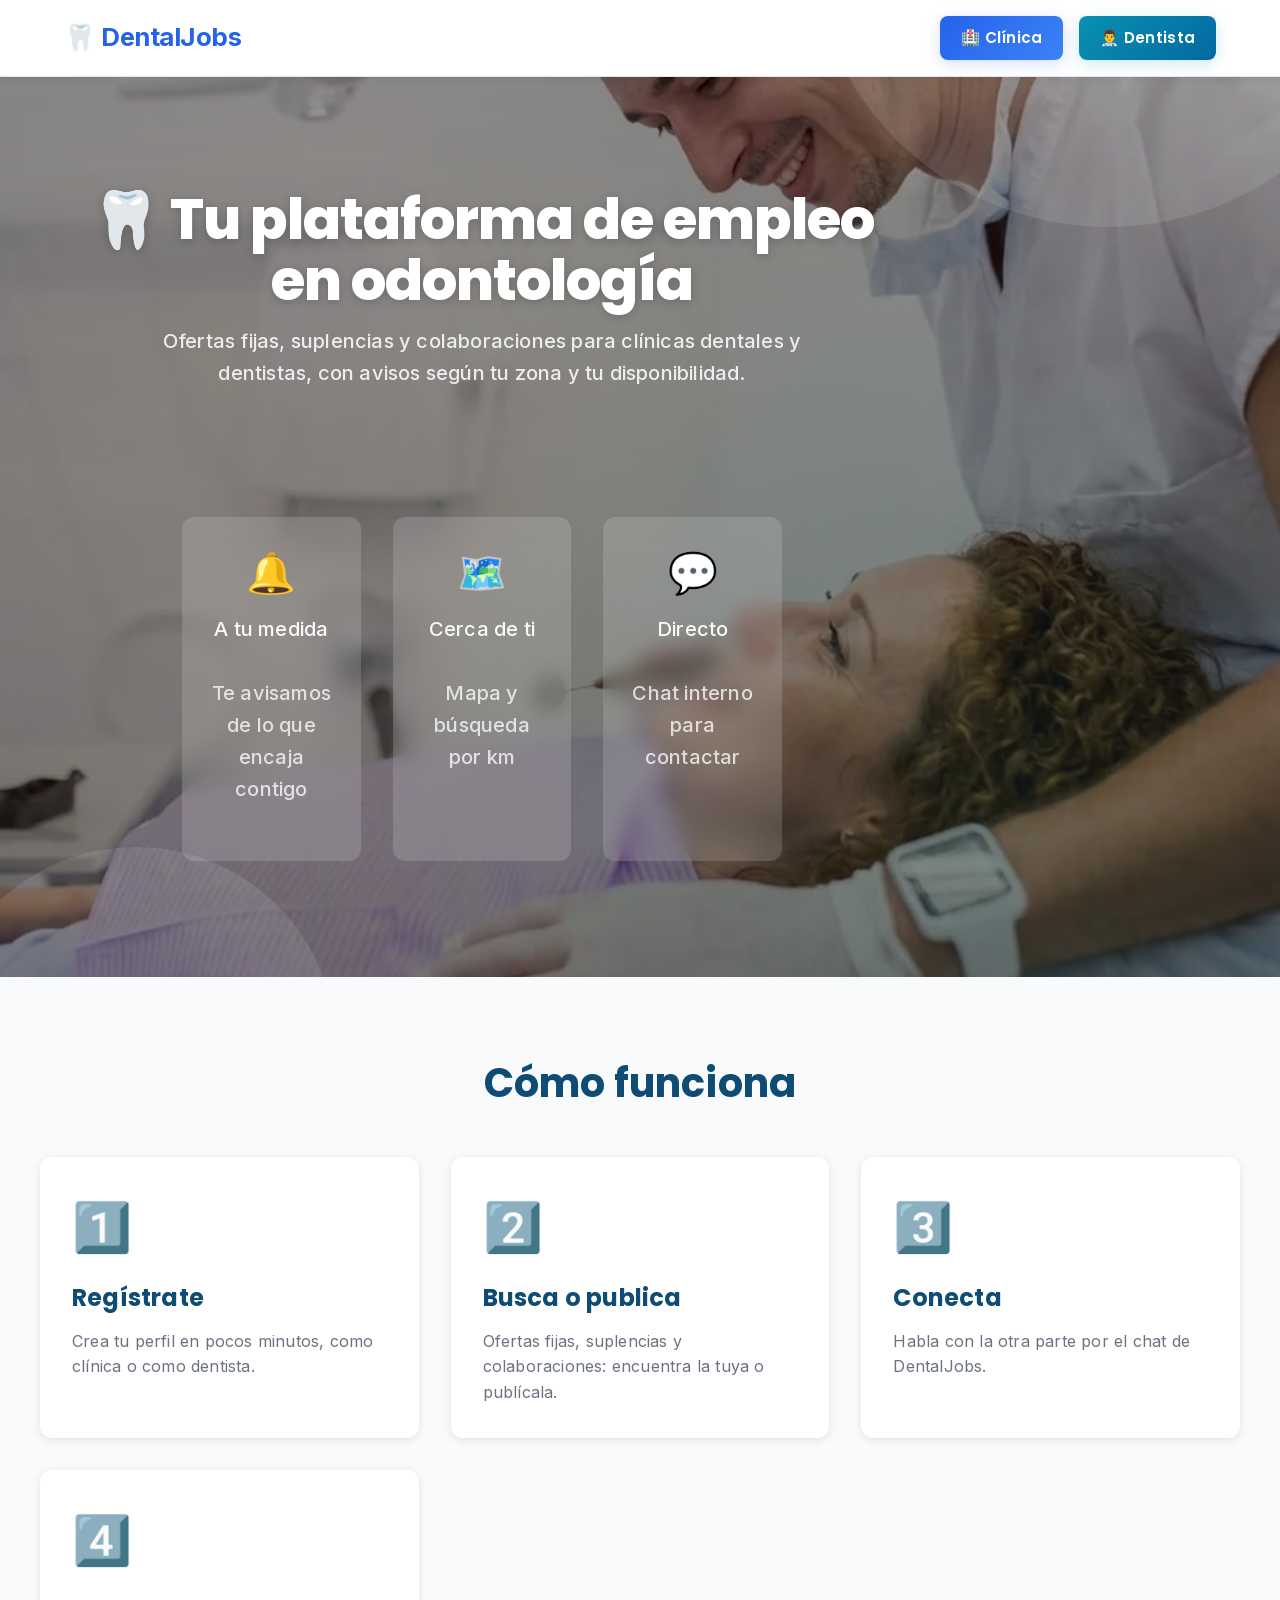
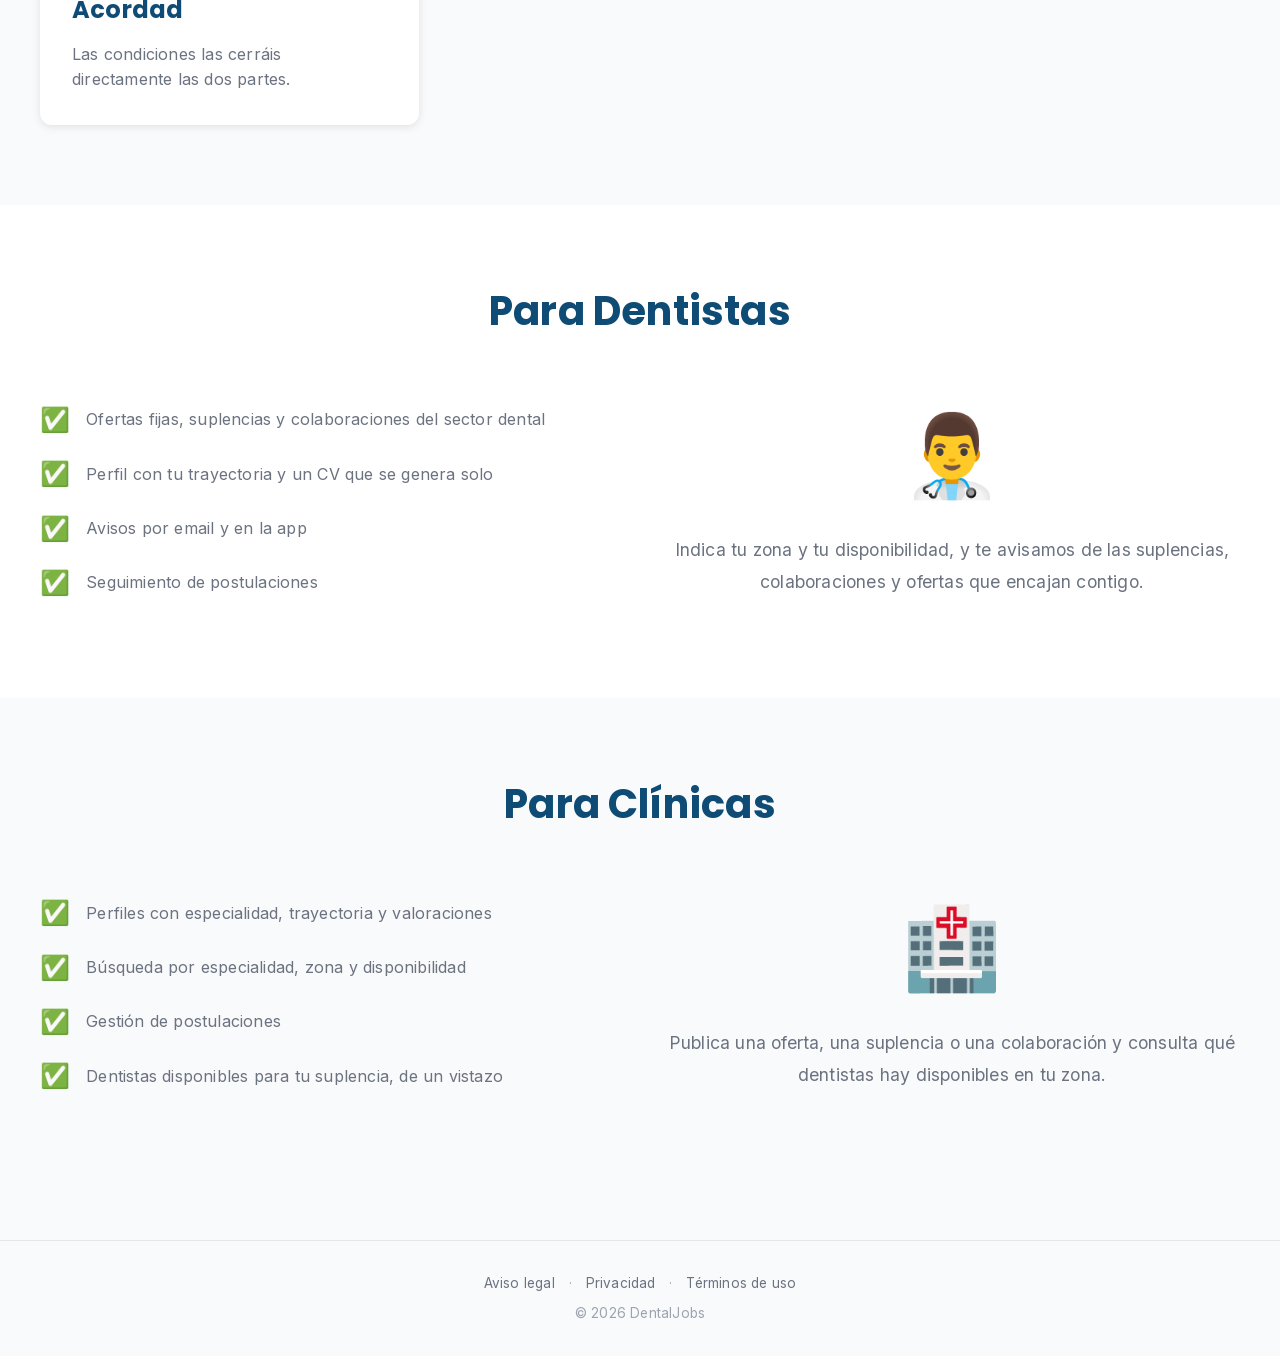
==== commit c6c917b5: "Sincronizar frontend desde el repo principal (13956f1)" ====
--- a/index.html
+++ b/index.html
@@ -4,7 +4,38 @@
     <meta charset="UTF-8">
     <meta name="viewport" content="width=device-width, initial-scale=1.0">
     <title>DentalJobs - Ofertas de trabajo para dentistas</title>
-    <link rel="stylesheet" href="style.css?v=4c16191">
+    <meta name="description" content="Portal de empleo especializado en odontología. Conecta clínicas dentales con dentistas para ofertas fijas, suplencias y colaboraciones, con matching por especialidad, ciudad y compatibilidad.">
+    <link rel="canonical" href="https://francescsolsonatehas.github.io/dentaljobs-web/">
+    <link rel="icon" type="image/png" sizes="32x32" href="favicon-32.png">
+    <link rel="icon" type="image/png" sizes="16x16" href="favicon-16.png">
+    <link rel="apple-touch-icon" sizes="180x180" href="apple-touch-icon.png">
+    <meta property="og:title" content="DentalJobs - Ofertas de trabajo para dentistas">
+    <meta property="og:description" content="Portal de empleo especializado en odontología. Conecta clínicas dentales con dentistas para ofertas fijas, suplencias y colaboraciones.">
+    <meta property="og:type" content="website">
+    <meta property="og:url" content="https://francescsolsonatehas.github.io/dentaljobs-web/">
+    <meta property="og:site_name" content="DentalJobs">
+    <meta property="og:locale" content="es_ES">
+    <meta property="og:image" content="https://francescsolsonatehas.github.io/dentaljobs-web/og-image.png">
+    <meta property="og:image:width" content="1200">
+    <meta property="og:image:height" content="630">
+    <meta name="twitter:card" content="summary_large_image">
+    <meta name="twitter:title" content="DentalJobs - Ofertas de trabajo para dentistas">
+    <meta name="twitter:description" content="Portal de empleo especializado en odontología. Conecta clínicas dentales con dentistas.">
+    <meta name="twitter:image" content="https://francescsolsonatehas.github.io/dentaljobs-web/og-image.png">
+    <!-- La imagen de fondo de la landing se pide ya al principio: es lo más grande de la pantalla de entrada -->
+    <link rel="preload" as="image" href="clinica.webp" type="image/webp" fetchpriority="high">
+    <link rel="preload" as="font" type="font/woff2" href="fonts/inter-latin.woff2" crossorigin>
+    <link rel="preload" as="font" type="font/woff2" href="fonts/poppins-800-latin.woff2" crossorigin>
+    <link rel="stylesheet" href="style.css?v=13956f1">
+    <script type="application/ld+json">
+    {
+      "@context": "https://schema.org/",
+      "@type": "WebSite",
+      "name": "DentalJobs",
+      "url": "https://francescsolsonatehas.github.io/dentaljobs-web/",
+      "description": "Portal de empleo especializado en odontología: ofertas fijas, suplencias y colaboraciones entre clínicas dentales y dentistas."
+    }
+    </script>
 </head>
 <body>
     <!-- Header -->
@@ -12,19 +43,19 @@
         <nav>
             <div class="logo">🦷 DentalJobs</div>
             <div class="nav-buttons" id="navButtonsLogueado">
-                <button class="btn-primary btn-small" id="btnPublicar" onclick="app.modal.abrirPublicar()" style="display: none;">Publicar</button>
-                <button class="btn-outline btn-small" id="btnChat" onclick="app.chat.abrir()" style="display: none; position: relative;">
+                <button data-tooltip="Publicar una oferta, suplencia, solicitud o colaboración" class="btn-primary btn-small" id="btnPublicar" onclick="app.modal.abrirPublicar()" style="display: none;">Publicar</button>
+                <button data-tooltip="Abrir tus conversaciones de chat" class="btn-outline btn-small" id="btnChat" onclick="app.chat.abrir()" style="display: none; position: relative;">
                     💬 <span id="chatBadge" style="display: none; background: #ef4444; color: white; border-radius: 50%; padding: 0.1rem 0.4rem; font-size: 0.7rem; position: absolute; top: -4px; right: -4px;">0</span>
                 </button>
-                <button class="btn-outline btn-small" id="btnNotif" onclick="app.notificaciones.togglePanel()" style="display: none; position: relative;" title="Notificaciones">
+                <button class="btn-outline btn-small" id="btnNotif" onclick="app.notificaciones.togglePanel()" style="display: none; position: relative;" data-tooltip="Notificaciones">
                     🔔 <span id="notifBadge" style="display: none; background: #ef4444; color: white; border-radius: 50%; padding: 0.1rem 0.4rem; font-size: 0.7rem; position: absolute; top: -4px; right: -4px;">0</span>
                 </button>
-                <button class="btn-outline btn-small" id="btnPerfil" onclick="app.modal.abrirPerfil()" style="display: none;">Mi perfil</button>
-                <button class="btn-text btn-small" id="btnLogout" onclick="app.auth.logout()" style="display: none;">Logout</button>
+                <button data-tooltip="Ver y editar tu perfil" class="btn-outline btn-small" id="btnPerfil" onclick="app.modal.abrirPerfil()" style="display: none;">Mi perfil</button>
+                <button data-tooltip="Cerrar sesión" class="btn-text btn-small" id="btnLogout" onclick="app.auth.logout()" style="display: none;">Logout</button>
             </div>
             <div class="nav-buttons-landing" id="navButtonsLanding" style="display: none;">
-                <button class="btn-primary" onclick="app.landing.seleccionarTipo('empresa')">🏥 Clínica</button>
-                <button class="btn-secondary" onclick="app.landing.seleccionarTipo('candidato')">👨‍⚕️ Dentista</button>
+                <button data-tooltip="Entrar o registrarte como clínica" class="btn-primary" onclick="app.landing.seleccionarTipo('empresa')">🏥 Clínica</button>
+                <button data-tooltip="Entrar o registrarte como dentista" class="btn-secondary" onclick="app.landing.seleccionarTipo('candidato')">👨‍⚕️ Dentista</button>
             </div>
         </nav>
     </header>
@@ -33,7 +64,7 @@
     <div id="notifPanel" style="display: none; position: fixed; top: 62px; right: 12px; width: 340px; max-width: 92vw; max-height: 70vh; overflow-y: auto; background: white; border: 1px solid #e5e7eb; border-radius: 10px; box-shadow: 0 8px 30px rgba(0,0,0,0.15); z-index: 3000;">
         <div style="display: flex; justify-content: space-between; align-items: center; padding: 0.8rem 1rem; border-bottom: 1px solid #e5e7eb; position: sticky; top: 0; background: white;">
             <strong style="color: #0f4c75;">Notificaciones</strong>
-            <button onclick="app.notificaciones.marcarTodasLeidas()" style="background: none; border: none; color: #0f4c75; cursor: pointer; font-size: 0.82rem;">Marcar todas leídas</button>
+            <button data-tooltip="Marcar todas las notificaciones como leídas" onclick="app.notificaciones.marcarTodasLeidas()" style="background: none; border: none; color: #0f4c75; cursor: pointer; font-size: 0.82rem;">Marcar todas leídas</button>
         </div>
         <div id="notifLista"></div>
     </div>
@@ -46,24 +77,24 @@
         <div class="landing-hero-content">
             <div>
                 <h1 class="landing-hero-title">🦷 Tu plataforma de empleo en odontología</h1>
-                <p class="landing-hero-subtitle">Conecta clínicas dentales con profesionales especializados. Rápido, fácil y seguro.</p>
-            </div>
-
-            <div style="display: grid; grid-template-columns: repeat(3, 1fr); gap: 2rem; margin-top: 3rem; width: 100%; max-width: 600px;">
+                <p class="landing-hero-subtitle">Ofertas fijas, suplencias y colaboraciones para clínicas dentales y dentistas, con avisos según tu zona y tu disponibilidad.</p>
+            </div>
+
+            <div class="landing-feature-grid">
                 <div class="landing-feature-card">
-                    <div class="feature-icon">⚡</div>
-                    <p class="feature-title">Rápido</p>
-                    <p class="feature-desc">Encuentra trabajo en días</p>
+                    <div class="feature-icon">🔔</div>
+                    <p class="feature-title">A tu medida</p>
+                    <p class="feature-desc">Te avisamos de lo que encaja contigo</p>
                 </div>
                 <div class="landing-feature-card">
-                    <div class="feature-icon">🔒</div>
-                    <p class="feature-title">Seguro</p>
-                    <p class="feature-desc">Datos protegidos</p>
+                    <div class="feature-icon">🗺️</div>
+                    <p class="feature-title">Cerca de ti</p>
+                    <p class="feature-desc">Mapa y búsqueda por km</p>
                 </div>
                 <div class="landing-feature-card">
-                    <div class="feature-icon">✨</div>
-                    <p class="feature-title">Fácil</p>
-                    <p class="feature-desc">Interfaz intuitiva</p>
+                    <div class="feature-icon">💬</div>
+                    <p class="feature-title">Directo</p>
+                    <p class="feature-desc">Chat interno para contactar</p>
                 </div>
             </div>
         </div>
@@ -76,23 +107,23 @@
             <div class="feature-grid">
                 <div style="background: white; padding: 2rem; border-radius: 12px; box-shadow: 0 2px 8px rgba(0,0,0,0.1); transition: transform 0.3s;">
                     <div style="font-size: 3rem; margin-bottom: 1rem;">1️⃣</div>
-                    <h3 style="color: #0f4c75; margin: 0 0 1rem 0;">Registrate</h3>
-                    <p style="margin: 0; color: #6b7280; line-height: 1.6;">Crea tu perfil en segundos. Ya sea como clínica o como profesional.</p>
+                    <h3 style="color: #0f4c75; margin: 0 0 1rem 0;">Regístrate</h3>
+                    <p style="margin: 0; color: #6b7280; line-height: 1.6;">Crea tu perfil en pocos minutos, como clínica o como dentista.</p>
                 </div>
                 <div style="background: white; padding: 2rem; border-radius: 12px; box-shadow: 0 2px 8px rgba(0,0,0,0.1); transition: transform 0.3s;">
                     <div style="font-size: 3rem; margin-bottom: 1rem;">2️⃣</div>
-                    <h3 style="color: #0f4c75; margin: 0 0 1rem 0;">Busca o Publica</h3>
-                    <p style="margin: 0; color: #6b7280; line-height: 1.6;">Encuentra el trabajo perfecto o publica tu oferta al instante.</p>
+                    <h3 style="color: #0f4c75; margin: 0 0 1rem 0;">Busca o publica</h3>
+                    <p style="margin: 0; color: #6b7280; line-height: 1.6;">Ofertas fijas, suplencias y colaboraciones: encuentra la tuya o publícala.</p>
                 </div>
                 <div style="background: white; padding: 2rem; border-radius: 12px; box-shadow: 0 2px 8px rgba(0,0,0,0.1); transition: transform 0.3s;">
                     <div style="font-size: 3rem; margin-bottom: 1rem;">3️⃣</div>
                     <h3 style="color: #0f4c75; margin: 0 0 1rem 0;">Conecta</h3>
-                    <p style="margin: 0; color: #6b7280; line-height: 1.6;">Comunícate directamente con tu contraparte.</p>
+                    <p style="margin: 0; color: #6b7280; line-height: 1.6;">Habla con la otra parte por el chat de DentalJobs.</p>
                 </div>
                 <div style="background: white; padding: 2rem; border-radius: 12px; box-shadow: 0 2px 8px rgba(0,0,0,0.1); transition: transform 0.3s;">
                     <div style="font-size: 3rem; margin-bottom: 1rem;">4️⃣</div>
-                    <h3 style="color: #0f4c75; margin: 0 0 1rem 0;">Negocia</h3>
-                    <p style="margin: 0; color: #6b7280; line-height: 1.6;">Acuerda los términos y condiciones.</p>
+                    <h3 style="color: #0f4c75; margin: 0 0 1rem 0;">Acordad</h3>
+                    <p style="margin: 0; color: #6b7280; line-height: 1.6;">Las condiciones las cerráis directamente las dos partes.</p>
                 </div>
             </div>
         </div>
@@ -107,15 +138,15 @@
                     <ul style="list-style: none; padding: 0; margin: 0;">
                         <li style="margin: 1rem 0; display: flex; gap: 1rem; align-items: center;">
                             <span style="font-size: 1.5rem;">✅</span>
-                            <span style="color: #6b7280;">Acceso a ofertas exclusivas</span>
+                            <span style="color: #6b7280;">Ofertas fijas, suplencias y colaboraciones del sector dental</span>
                         </li>
                         <li style="margin: 1rem 0; display: flex; gap: 1rem; align-items: center;">
                             <span style="font-size: 1.5rem;">✅</span>
-                            <span style="color: #6b7280;">Perfil profesional destacado</span>
+                            <span style="color: #6b7280;">Perfil con tu trayectoria y un CV que se genera solo</span>
                         </li>
                         <li style="margin: 1rem 0; display: flex; gap: 1rem; align-items: center;">
                             <span style="font-size: 1.5rem;">✅</span>
-                            <span style="color: #6b7280;">Notificaciones en tiempo real</span>
+                            <span style="color: #6b7280;">Avisos por email y en la app</span>
                         </li>
                         <li style="margin: 1rem 0; display: flex; gap: 1rem; align-items: center;">
                             <span style="font-size: 1.5rem;">✅</span>
@@ -125,7 +156,7 @@
                 </div>
                 <div style="text-align: center;">
                     <div style="font-size: 5rem; margin-bottom: 1rem;">👨‍⚕️</div>
-                    <p style="color: #6b7280; font-size: 1.1rem; line-height: 1.8;">Encuentra la oportunidad de empleo que se ajuste a tus necesidades y expectativas profesionales.</p>
+                    <p style="color: #6b7280; font-size: 1.1rem; line-height: 1.8;">Indica tu zona y tu disponibilidad, y te avisamos de las suplencias, colaboraciones y ofertas que encajan contigo.</p>
                 </div>
             </div>
         </div>
@@ -137,17 +168,17 @@
             <div class="benefits-grid">
                 <div style="text-align: center; order: 2;">
                     <div style="font-size: 5rem; margin-bottom: 1rem;">🏥</div>
-                    <p style="color: #6b7280; font-size: 1.1rem; line-height: 1.8;">Encuentra los mejores profesionales dentales especializados para tu equipo.</p>
+                    <p style="color: #6b7280; font-size: 1.1rem; line-height: 1.8;">Publica una oferta, una suplencia o una colaboración y consulta qué dentistas hay disponibles en tu zona.</p>
                 </div>
                 <div style="order: 1;">
                     <ul style="list-style: none; padding: 0; margin: 0;">
                         <li style="margin: 1rem 0; display: flex; gap: 1rem; align-items: center;">
                             <span style="font-size: 1.5rem;">✅</span>
-                            <span style="color: #6b7280;">Base de candidatos verificados</span>
+                            <span style="color: #6b7280;">Perfiles con especialidad, trayectoria y valoraciones</span>
                         </li>
                         <li style="margin: 1rem 0; display: flex; gap: 1rem; align-items: center;">
                             <span style="font-size: 1.5rem;">✅</span>
-                            <span style="color: #6b7280;">Filtros avanzados por especialidad</span>
+                            <span style="color: #6b7280;">Búsqueda por especialidad, zona y disponibilidad</span>
                         </li>
                         <li style="margin: 1rem 0; display: flex; gap: 1rem; align-items: center;">
                             <span style="font-size: 1.5rem;">✅</span>
@@ -155,7 +186,7 @@
                         </li>
                         <li style="margin: 1rem 0; display: flex; gap: 1rem; align-items: center;">
                             <span style="font-size: 1.5rem;">✅</span>
-                            <span style="color: #6b7280;">Ahorra tiempo en selección</span>
+                            <span style="color: #6b7280;">Dentistas disponibles para tu suplencia, de un vistazo</span>
                         </li>
                     </ul>
                 </div>
@@ -179,9 +210,6 @@
 
     <!-- Contenedor principal -->
     <div class="container" id="mainContainer" style="display: none;">
-        <!-- Banner de recordatorios -->
-        <div id="recordatoriosBanner" class="recordatorios-banner" style="display: none;"></div>
-
         <!-- Onboarding: primeros pasos para activarse -->
         <div id="onboardingCard" style="display: none;"></div>
 
@@ -190,23 +218,41 @@
             <h3 id="filtrosTitle">Todas las solicitudes</h3>
 
             <div class="tipo-toggle">
-                <button class="active" id="btnTodas" onclick="app.filtros.mostrarTodas(this)">Clínicas</button>
-                <button id="btnPerfiles" onclick="app.filtros.mostrarPerfiles(this)" style="display: none;">👤 Perfiles</button>
-                <button id="btnMias" onclick="app.filtros.mostrarMias(this)" style="display: none;">Mis publicaciones</button>
-                <button id="btnPublicaciones" onclick="app.filtros.mostrarMisPublicaciones(this)" style="display: none;">Mis Publicaciones</button>
-                <button id="btnContactadas" onclick="app.filtros.mostrarContactadas(this)" style="display: none;">Contactadas</button>
-                <button id="btnFavoritos" onclick="app.filtros.mostrarFavoritos(this)" style="display: none;">⭐ Favoritos</button>
-                <button id="btnKanban" onclick="app.filtros.mostrarKanban(this)" style="display: none;">📌 Mis Postulaciones</button>
-                <button id="btnSuplencias" onclick="app.filtros.mostrarSuplencias(this)" style="display: none;">🚨 Suplencias</button>
-                <button id="btnMisPostulacionesDentistas" onclick="app.filtros.mostrarMisPostulacionesDentistas(this)" style="display: none;">Mis Postulaciones a Dentistas</button>
-                <button id="btnMisPostulacionesDentistasAceptadas" onclick="app.filtros.mostrarMisPostulacionesDentistasAceptadas(this)" style="display: none;">Mis Postulaciones a Dentistas Aceptadas</button>
-            </div>
-
-            <div style="margin: 0.75rem 0 0; display: flex; justify-content: flex-end;">
-                <button class="btn-outline btn-small" id="btnExportarCsv" onclick="app.exportar.vistaActual()" style="display: none;">⬇️ Exportar a CSV</button>
+                <button data-tooltip="Ver todas las publicaciones" class="active" id="btnTodas" onclick="app.filtros.mostrarTodas(this)">Clínicas</button>
+                <button data-tooltip="Ver perfiles" id="btnPerfiles" onclick="app.filtros.mostrarPerfiles(this)" style="display: none;">👤 Perfiles</button>
+                <button data-tooltip="Ver clínicas y dentistas en el mapa" id="btnMapa" onclick="app.mapa.abrir(this)">🗺️ Mapa</button>
+                <button data-tooltip="Ver mis publicaciones" id="btnMias" onclick="app.filtros.mostrarMias(this)" style="display: none;">Mis publicaciones</button>
+                <button data-tooltip="Ver las publicaciones que has creado" id="btnPublicaciones" onclick="app.filtros.mostrarMisPublicaciones(this)" style="display: none;">Mis Publicaciones</button>
+                <button data-tooltip="Ver las solicitudes de dentistas que has contactado" id="btnContactadas" onclick="app.filtros.mostrarContactadas(this)" style="display: none;">Contactadas</button>
+                <button data-tooltip="Ver el estado de tus postulaciones en un tablero Kanban" id="btnKanban" onclick="app.filtros.mostrarKanban(this)" style="display: none;">📌 Mis Postulaciones</button>
+                <button data-tooltip="Ver las postulaciones que has hecho a dentistas" id="btnMisPostulacionesDentistas" onclick="app.filtros.mostrarMisPostulacionesDentistas(this)" style="display: none;">Mis Postulaciones a Dentistas</button>
+                <button data-tooltip="Ver tus postulaciones a dentistas ya aceptadas" id="btnMisPostulacionesDentistasAceptadas" onclick="app.filtros.mostrarMisPostulacionesDentistasAceptadas(this)" style="display: none;">Mis Postulaciones a Dentistas Aceptadas</button>
+            </div>
+
+            <div style="margin: 0.75rem 0 0; display: flex; justify-content: flex-end; gap: 0.5rem;">
+                <button data-tooltip="Descargar el listado actual en un archivo CSV" class="btn-outline btn-small" id="btnExportarCsv" onclick="app.exportar.vistaActual()" style="display: none;">⬇️ Exportar a CSV</button>
             </div>
 
             <div class="filter-row" id="filterRow">
+                <!-- Solo en "Mis Publicaciones" de una clínica: filtrar por tipo entre las propias -->
+                <div class="filter-group" id="filterTipoMisPublicacionesGroup" style="display: none;">
+                    <label for="filterTipoMisPublicaciones">Tipo</label>
+                    <select id="filterTipoMisPublicaciones" onchange="app.publicaciones.cargar()">
+                        <option value="">Todos los tipos</option>
+                        <option value="oferta">Oferta de empleo</option>
+                        <option value="suplencia">Suplencia</option>
+                        <option value="colaboracion">Colaboración</option>
+                    </select>
+                </div>
+                <!-- Solo en "Publicaciones de clínicas" del dentista: por defecto se ven las
+                     tres juntas (oferta+suplencia+colaboración); este filtro deja acotar a una -->
+                <div class="filter-group" id="filterTipoPublicacionesClinicaGroup" style="display: none;">
+                    <label for="filterTipoPublicacionesClinica">Tipo</label>
+                    <!-- Las opciones dependen del rol (ver app.filtros.prepararSelectorTipo) -->
+                    <select id="filterTipoPublicacionesClinica" onchange="app.filtros.cambiarTipo()">
+                        <option value="">Todos los tipos</option>
+                    </select>
+                </div>
                 <div class="filter-group">
                     <label for="filterQ">Buscar</label>
                     <input id="filterQ" placeholder="Ej: implantología, invisalign…" oninput="app.publicaciones.cargar()">
@@ -313,26 +359,28 @@
 
         <!-- Conmutador Lista / Calendario (solo en la vista de suplencias) -->
         <div id="suplenciasVistaToggle" style="display: none; gap: 0.5rem; margin-bottom: 1rem;">
-            <button id="btnVistaLista" class="btn-outline btn-small active" onclick="app.suplenciasCalendario.verLista()">📋 Lista</button>
-            <button id="btnVistaCalendario" class="btn-outline btn-small" onclick="app.suplenciasCalendario.verCalendario()">📅 Calendario</button>
+            <button data-tooltip="Ver las suplencias en formato lista" id="btnVistaLista" class="btn-outline btn-small active" onclick="app.suplenciasCalendario.verLista()">📋 Lista</button>
+            <button data-tooltip="Ver las suplencias en un calendario mensual" id="btnVistaCalendario" class="btn-outline btn-small" onclick="app.suplenciasCalendario.verCalendario()">📅 Calendario</button>
         </div>
 
         <!-- Vista de calendario mensual de suplencias -->
         <div id="suplenciasCalendarioContainer" style="display: none;"></div>
 
+        <!-- Conmutador Lista / Calendario (solo en la vista de colaboraciones) -->
+        <div id="colaboracionesVistaToggle" style="display: none; gap: 0.5rem; margin-bottom: 1rem;">
+            <button data-tooltip="Ver las colaboraciones en formato lista" id="btnVistaListaColab" class="btn-outline btn-small active" onclick="app.colaboracionesCalendario.verLista()">📋 Lista</button>
+            <button data-tooltip="Ver las colaboraciones en un calendario mensual" id="btnVistaCalendarioColab" class="btn-outline btn-small" onclick="app.colaboracionesCalendario.verCalendario()">📅 Calendario</button>
+        </div>
+
+        <!-- Vista de calendario mensual de colaboraciones (recurrente por día de la semana) -->
+        <div id="colaboracionesCalendarioContainer" style="display: none;"></div>
+
         <!-- Grid de publicaciones -->
         <div id="publicacionesContainer"></div>
 
-        <!-- Modal: Mis alertas de búsqueda -->
-        <div id="modalAlertas" class="modal">
-            <div class="modal-content">
-                <div class="modal-header">
-                    <h2>🔔 Mis alertas de búsqueda</h2>
-                    <button class="close-btn" onclick="app.alertas.cerrar()">✕</button>
-                </div>
-                <div id="alertasBody" style="margin-bottom: 1.5rem;"></div>
-            </div>
-        </div>
+        <!-- Mapa de clínicas y dentistas (ver mapa.js) -->
+        <div id="mapaContainer" style="display: none;"></div>
+
     </div>
 
     <!-- Modal: Detalle de publicación -->
@@ -340,7 +388,7 @@
         <div class="modal-content">
             <div class="modal-header">
                 <h2 id="detalleTitle">Detalle</h2>
-                <button class="close-btn" onclick="app.modal.cerrarDetalle()">✕</button>
+                <button data-tooltip="Cerrar" class="close-btn" onclick="app.modal.cerrarDetalle()">✕</button>
             </div>
             <div id="detalleBody" style="margin-bottom: 1.5rem;"></div>
         </div>
@@ -351,28 +399,19 @@
         <div class="modal-content">
             <div class="modal-header">
                 <h2 id="modalPublicarTitle">Publicar nueva oferta</h2>
-                <button class="close-btn" onclick="app.modal.cerrarPublicar()">✕</button>
+                <button data-tooltip="Cerrar" class="close-btn" onclick="app.modal.cerrarPublicar()">✕</button>
             </div>
 
             <div class="tabs" id="tabsPublicar" style="display: none;">
-                <button class="tab-btn active" id="tabBtnOferta" onclick="app.modal.switchTab('oferta')">Oferta fija</button>
-                <button class="tab-btn" id="tabBtnSuplencia" onclick="app.modal.switchTab('suplencia')" style="display: none;">🚨 Suplencia</button>
-                <button class="tab-btn" id="tabBtnSolicitud" onclick="app.modal.switchTab('solicitud')"></button>
+                <button data-tooltip="Publicar una oferta de trabajo fija" class="tab-btn active" id="tabBtnOferta" onclick="app.modal.switchTab('oferta')">Oferta fija</button>
+                <button data-tooltip="Publicar una suplencia o turno suelto" class="tab-btn" id="tabBtnSuplencia" onclick="app.modal.switchTab('suplencia')" style="display: none;">🚨 Suplencia</button>
+                <button data-tooltip="Publicar tu disponibilidad como dentista" class="tab-btn" id="tabBtnSolicitud" onclick="app.modal.switchTab('solicitud')" style="display: none;">Solicitud</button>
+                <button data-tooltip="Publicar una colaboración recurrente" class="tab-btn" id="tabBtnColaboracion" onclick="app.modal.switchTab('colaboracion')" style="display: none;">🤝 Colaboración</button>
             </div>
 
             <!-- Tab: Oferta -->
             <div id="tab-oferta" class="tab-content active" class="tab-oferta-content">
                 <form onsubmit="event.preventDefault(); app.publicaciones.crear('oferta');">
-                    <div class="form-group">
-                        <label for="ofertaPlantillas">Plantilla</label>
-                        <div style="display: flex; gap: 0.5rem; align-items: center;">
-                            <select id="ofertaPlantillas" onchange="app.plantillas.aplicar('oferta')" style="flex: 1;">
-                                <option value="">Sin plantilla…</option>
-                            </select>
-                            <button type="button" class="btn-outline btn-small" onclick="app.plantillas.guardar('oferta')" title="Guardar el formulario actual como plantilla">💾 Guardar</button>
-                            <button type="button" class="btn-text btn-small" onclick="app.plantillas.eliminar('oferta')" title="Eliminar la plantilla seleccionada">🗑️</button>
-                        </div>
-                    </div>
                     <div class="form-group" id="ofertaSedeGroup" style="display: none;">
                         <label for="ofertaSede">Ubicación *</label>
                         <select id="ofertaSede" onchange="app.sedes.aplicarAPublicacion('oferta')">
@@ -446,8 +485,8 @@
                         </div>
                     </div>
                     <div class="form-group">
-                        <label for="ofertaDescripcion">Descripción *</label>
-                        <textarea id="ofertaDescripcion" required></textarea>
+                        <label for="ofertaDescripcion">Descripción</label>
+                        <textarea id="ofertaDescripcion"></textarea>
                     </div>
                     <div class="form-group">
                         <label>Preguntas de criba <span style="color: var(--gray-600); font-weight: normal;">(opcional, máx. 3)</span></label>
@@ -468,7 +507,7 @@
                         <label for="ofertaTelefonoContacto">Teléfono (de la sede)</label>
                         <input id="ofertaTelefonoContacto" type="tel" readonly style="background: #f3f4f6;">
                     </div>
-                    <button type="submit" class="btn-primary" style="width: 100%;">Publicar oferta</button>
+                    <button data-tooltip="Publicar esta oferta de trabajo" type="submit" class="btn-primary" style="width: 100%;">Publicar oferta</button>
                 </form>
             </div>
 
@@ -476,20 +515,10 @@
             <div id="tab-solicitud" class="tab-content">
                 <form onsubmit="event.preventDefault(); app.publicaciones.crear('solicitud');">
                     <div class="form-group">
-                        <label for="solicitudPlantillas">Plantilla</label>
-                        <div style="display: flex; gap: 0.5rem; align-items: center;">
-                            <select id="solicitudPlantillas" onchange="app.plantillas.aplicar('solicitud')" style="flex: 1;">
-                                <option value="">Sin plantilla…</option>
-                            </select>
-                            <button type="button" class="btn-outline btn-small" onclick="app.plantillas.guardar('solicitud')" title="Guardar el formulario actual como plantilla">💾 Guardar</button>
-                            <button type="button" class="btn-text btn-small" onclick="app.plantillas.eliminar('solicitud')" title="Eliminar la plantilla seleccionada">🗑️</button>
-                        </div>
-                    </div>
-                    <div class="form-group">
                         <label for="solicitudCiudad">Ciudad</label>
-                        <input id="solicitudCiudad" type="text" readonly style="background: #f3f4f6;">
+                        <input id="solicitudCiudad" type="text" autocomplete="off" placeholder="Escribe tu municipio…">
                         <input id="solicitudProvincia" type="hidden">
-                        <small id="solicitudCiudadHint" style="color: var(--gray-600); margin-top: 0.3rem; display: block;">Se toma de tu perfil. Para cambiarla ve a "Mi perfil" → Mis datos.</small>
+                        <small id="solicitudCiudadHint" style="color: var(--gray-600); margin-top: 0.3rem; display: block;">Por defecto, la de tu perfil. Puedes cambiarla si buscas trabajo en otra ciudad. <span id="solicitudProvinciaLabel"></span></small>
                     </div>
                     <div class="form-group">
                         <label>Especialidades</label>
@@ -525,8 +554,8 @@
                         <input id="solicitudExperiencia" type="number" min="0" placeholder="Ej: 5">
                     </div>
                     <div class="form-group">
-                        <label for="solicitudDescripcion">Perfil y experiencia *</label>
-                        <textarea id="solicitudDescripcion" required placeholder="Cuéntanos sobre tu experiencia, especialización, habilidades..."></textarea>
+                        <label for="solicitudDescripcion">Perfil y experiencia</label>
+                        <textarea id="solicitudDescripcion" placeholder="Cuéntanos sobre tu experiencia, especialización, habilidades..."></textarea>
                     </div>
                     <div class="form-group">
                         <label for="solicitudNombreContacto">Nombre *</label>
@@ -540,7 +569,7 @@
                         <label for="solicitudTelefonoContacto">Teléfono</label>
                         <input id="solicitudTelefonoContacto" type="tel" placeholder="+34 xxx xxx xxx">
                     </div>
-                    <button type="submit" class="btn-primary" style="width: 100%;">Publicar solicitud</button>
+                    <button data-tooltip="Publicar tu solicitud" type="submit" class="btn-primary" style="width: 100%;">Publicar solicitud</button>
                 </form>
             </div>
 
@@ -585,7 +614,7 @@
                                 <label style="font-size: 0.8rem;">hasta</label>
                                 <input id="suplenciaRangoHasta" type="date">
                             </div>
-                            <button type="button" class="btn-outline btn-small" onclick="app.publicaciones.anadirRangoCalendario('suplenciaCalendario','suplenciaRangoDesde','suplenciaRangoHasta')" style="margin-bottom: 0.15rem;">+ Añadir al calendario</button>
+                            <button data-tooltip="Añadir el rango de fechas seleccionado al calendario de la suplencia" type="button" class="btn-outline btn-small" onclick="app.publicaciones.anadirRangoCalendario('suplenciaCalendario','suplenciaRangoDesde','suplenciaRangoHasta')" style="margin-bottom: 0.15rem;">+ Añadir al calendario</button>
                         </div>
                         <div id="suplenciaCalendario"></div>
                     </div>
@@ -619,8 +648,8 @@
                         </div>
                     </div>
                     <div class="form-group">
-                        <label for="suplenciaDescripcion">Descripción *</label>
-                        <textarea id="suplenciaDescripcion" required placeholder="Motivo de la suplencia, horario, equipo disponible..."></textarea>
+                        <label for="suplenciaDescripcion">Descripción</label>
+                        <textarea id="suplenciaDescripcion" placeholder="Motivo de la suplencia, horario, equipo disponible..."></textarea>
                     </div>
                     <div class="form-group">
                         <label>Preguntas de criba <span style="color: var(--gray-600); font-weight: normal;">(opcional, máx. 3)</span></label>
@@ -641,7 +670,117 @@
                         <label for="suplenciaTelefonoContacto">Teléfono (de la sede)</label>
                         <input id="suplenciaTelefonoContacto" type="tel" readonly style="background: #f3f4f6;">
                     </div>
-                    <button type="submit" class="btn-primary" style="width: 100%; background: #ef4444;">Publicar suplencia</button>
+                    <button data-tooltip="Publicar esta suplencia" type="submit" class="btn-primary" style="width: 100%; background: #ef4444;">Publicar suplencia</button>
+                </form>
+            </div>
+
+            <!-- Tab: Colaboración (clínica o dentista, días de la semana recurrentes) -->
+            <div id="tab-colaboracion" class="tab-content">
+                <div style="background: #eff6ff; border-left: 4px solid #0f4c75; padding: 0.9rem 1rem; border-radius: 6px; margin-bottom: 1rem;">
+                    <p style="margin: 0; font-size: 0.85rem; color: #1e3a5f;">Para contratar (o para ofrecerte como) un especialista según días fijos de la semana, no fechas concretas. La pueden publicar tanto clínicas como dentistas.</p>
+                </div>
+                <form onsubmit="event.preventDefault(); app.publicaciones.crear('colaboracion');">
+                    <!-- Sub-bloque clínica: ubicación (sede), equipamiento y preguntas de criba -->
+                    <div id="colaboracionClinicaBloque">
+                        <div class="form-group" id="colaboracionSedeGroup" style="display: none;">
+                            <label for="colaboracionSede">Ubicación *</label>
+                            <select id="colaboracionSede" onchange="app.sedes.aplicarAPublicacion('colaboracion')">
+                                <option value="">Elige una ubicación…</option>
+                            </select>
+                            <small id="colaboracionSinSedes" style="display: none; color: #b45309; margin-top: 0.3rem;">Define la ciudad de tu clínica en "Mi perfil" → Mis datos, o crea un centro, antes de publicar.</small>
+                            <div id="colaboracionSedePreview" style="margin-top: 0.6rem;"></div>
+                        </div>
+                        <div class="form-group">
+                            <label for="colaboracionCiudad">Ciudad</label>
+                            <input id="colaboracionCiudad" type="text" readonly style="background: #f3f4f6;">
+                            <small id="colaboracionCiudadHint" style="color: var(--gray-600); margin-top: 0.3rem; display: block;">Se toma de la ubicación elegida.</small>
+                        </div>
+                    </div>
+                    <div class="form-group">
+                        <label>Especialidades</label>
+                        <label style="display: flex; align-items: center; gap: 0.5rem; cursor: pointer; margin-bottom: 0.5rem;">
+                          <input type="checkbox" id="colaboracionMarcarTodas" onchange="app.publicaciones.marcarTodasEspecialidades('colaboracion')">
+                          <strong>Marcar todas</strong>
+                        </label>
+                        <div id="colaboracionEspecialidadesContainer" style="display: grid; grid-template-columns: 1fr 1fr; gap: 0.5rem;">
+                          <!-- Se llenarán dinámicamente -->
+                        </div>
+                    </div>
+                    <div class="form-group">
+                        <label>Días de la semana *</label>
+                        <p style="font-size: 0.82rem; color: #6b7280; margin: 0.2rem 0 0.6rem;">Marca mañana, tarde o ambos en cada día que necesitas cubrir (de lunes a sábado).</p>
+                        <div id="colaboracionDiasSemana"></div>
+                    </div>
+                    <div class="form-group">
+                        <label>Tipo de retribución</label>
+                        <div style="display: flex; gap: 1.5rem; margin-bottom: 0.5rem;">
+                            <label style="display: flex; align-items: center; gap: 0.4rem; cursor: pointer; font-weight: normal;">
+                                <input type="radio" name="colaboracionRetribucionTipo" value="fijo" checked onchange="app.publicaciones.toggleRetribucion('colaboracion')">
+                                Importe fijo
+                            </label>
+                            <label style="display: flex; align-items: center; gap: 0.4rem; cursor: pointer; font-weight: normal;">
+                                <input type="radio" name="colaboracionRetribucionTipo" value="porcentaje" onchange="app.publicaciones.toggleRetribucion('colaboracion')">
+                                % de facturación
+                            </label>
+                        </div>
+                        <div id="colaboracionSalarioFijoGroup">
+                            <input id="colaboracionSalario" type="text" placeholder="Ej: 250€/día">
+                        </div>
+                        <div id="colaboracionRetribucionPorcentajeGroup" style="display: none;">
+                            <input id="colaboracionRetribucionPorcentaje" type="number" min="0" max="100" placeholder="Ej: 35 (% de facturación)">
+                        </div>
+                    </div>
+                    <div class="form-group" id="colaboracionEquipamientoGroup" style="display: none;">
+                        <label>Equipamiento de la clínica</label>
+                        <div id="colaboracionEquipamientoContainer" style="display: grid; grid-template-columns: 1fr 1fr; gap: 0.5rem;">
+                          <!-- Se llenarán dinámicamente -->
+                        </div>
+                    </div>
+                    <div class="form-group">
+                        <label for="colaboracionDescripcion">Descripción</label>
+                        <textarea id="colaboracionDescripcion" placeholder="Qué buscas, horario, equipo disponible..."></textarea>
+                    </div>
+                    <div class="form-group" id="colaboracionPreguntasGroup" style="display: none;">
+                        <label>Preguntas de criba <span style="color: var(--gray-600); font-weight: normal;">(opcional, máx. 3)</span></label>
+                        <small style="color: var(--gray-600); display: block; margin-bottom: 0.5rem;">El candidato deberá responderlas al postularse.</small>
+                        <input class="colaboracionPregunta" type="text" maxlength="200" placeholder="Ej: ¿Puedes incorporarte de inmediato?" style="margin-bottom: 0.4rem;">
+                        <input class="colaboracionPregunta" type="text" maxlength="200" placeholder="Ej: ¿Tienes experiencia con nuestro software de gestión?" style="margin-bottom: 0.4rem;">
+                        <input class="colaboracionPregunta" type="text" maxlength="200" placeholder="Ej: ¿Cuándo podrías incorporarte?">
+                    </div>
+
+                    <!-- Sub-bloque clínica: contacto de solo lectura (del perfil/sede) -->
+                    <div id="colaboracionClinicaContacto">
+                        <div class="form-group">
+                            <label for="colaboracionNombreContacto">Empresa (de tu perfil)</label>
+                            <input id="colaboracionNombreContacto" type="text" readonly style="background: #f3f4f6;">
+                        </div>
+                        <div class="form-group">
+                            <label for="colaboracionEmailContacto">Email de contacto (de tu perfil)</label>
+                            <input id="colaboracionEmailContacto" type="email" readonly style="background: #f3f4f6;">
+                        </div>
+                        <div class="form-group">
+                            <label for="colaboracionTelefonoContacto">Teléfono (de la sede)</label>
+                            <input id="colaboracionTelefonoContacto" type="tel" readonly style="background: #f3f4f6;">
+                        </div>
+                    </div>
+
+                    <!-- Sub-bloque dentista: contacto editable, igual que en Solicitud -->
+                    <div id="colaboracionDentistaContacto" style="display: none;">
+                        <div class="form-group">
+                            <label for="colaboracionNombreContactoDentista">Nombre *</label>
+                            <input id="colaboracionNombreContactoDentista" type="text">
+                        </div>
+                        <div class="form-group">
+                            <label for="colaboracionEmailContactoDentista">Email *</label>
+                            <input id="colaboracionEmailContactoDentista" type="email">
+                        </div>
+                        <div class="form-group">
+                            <label for="colaboracionTelefonoContactoDentista">Teléfono</label>
+                            <input id="colaboracionTelefonoContactoDentista" type="tel" placeholder="+34 xxx xxx xxx">
+                        </div>
+                    </div>
+
+                    <button data-tooltip="Publicar esta colaboración" type="submit" class="btn-primary" style="width: 100%;">Publicar colaboración</button>
                 </form>
             </div>
         </div>
@@ -652,12 +791,12 @@
         <div class="modal-content">
             <div class="modal-header">
                 <h2>🏥 Acceso Empresa</h2>
-                <button class="close-btn" onclick="app.modal.cerrarAuthEmpresa()">✕</button>
+                <button data-tooltip="Cerrar" class="close-btn" onclick="app.modal.cerrarAuthEmpresa()">✕</button>
             </div>
 
             <div class="tabs">
-                <button class="tab-btn active" onclick="app.auth.switchAuthTab('loginEmpresa')">Login</button>
-                <button class="tab-btn" onclick="app.auth.switchAuthTab('registroEmpresa')">Registro</button>
+                <button data-tooltip="Iniciar sesión con tu cuenta de clínica" class="tab-btn active" onclick="app.auth.switchAuthTab('loginEmpresa')">Login</button>
+                <button data-tooltip="Crear una cuenta de clínica" class="tab-btn" onclick="app.auth.switchAuthTab('registroEmpresa')">Registro</button>
             </div>
 
             <!-- Tab: Login Empresa -->
@@ -669,10 +808,13 @@
                     </div>
                     <div class="form-group">
                         <label for="loginPasswordEmp">Contraseña</label>
-                        <input id="loginPasswordEmp" type="password">
-                    </div>
-                    <button type="submit" class="btn-primary" style="width: 100%;">Entrar</button>
-                    <button type="button" class="btn-text btn-small" style="width: 100%; margin-top: 0.5rem;" onclick="app.auth.olvidePassword('loginEmailEmp')">¿Has olvidado tu contraseña?</button>
+                        <div class="password-field">
+                            <input id="loginPasswordEmp" type="password">
+                            <button data-tooltip="Mostrar contraseña" type="button" class="password-toggle-btn" onclick="utils.togglePassword('loginPasswordEmp', this)">👁️</button>
+                        </div>
+                    </div>
+                    <button data-tooltip="Entrar con tu cuenta" type="submit" class="btn-primary" style="width: 100%;">Entrar</button>
+                    <button data-tooltip="Recuperar tu contraseña" type="button" class="btn-text btn-small" style="width: 100%; margin-top: 0.5rem;" onclick="app.auth.olvidePassword('loginEmailEmp')">¿Has olvidado tu contraseña?</button>
                 </form>
             </div>
 
@@ -690,6 +832,12 @@
                     <div class="form-group">
                         <label for="regPasswordEmp">Contraseña * (mínimo 8 caracteres)</label>
                         <input id="regPasswordEmp" type="password" minlength="8" required>
+                    </div>
+                    <div class="form-group">
+                        <label for="regCiudadEmp">Ciudad *</label>
+                        <input id="regCiudadEmp" type="text" placeholder="Escribe el municipio…" autocomplete="off" required>
+                        <input id="regProvinciaEmp" type="hidden">
+                        <small style="color: var(--gray-600); margin-top: 0.3rem; display: block;">Elige tu municipio de la lista. <span id="regProvinciaLabelEmp"></span></small>
                     </div>
                     <div class="form-group">
                         <label for="regDireccionEmp">Dirección *</label>
@@ -720,7 +868,7 @@
                         <input type="checkbox" id="regTerminosEmp" required>
                         <span>He leído y acepto la <a href="privacidad.html" target="_blank">política de privacidad</a> y los <a href="terminos.html" target="_blank">términos de uso</a> *</span>
                     </label>
-                    <button type="submit" class="btn-primary" style="width: 100%;">Registrarse</button>
+                    <button data-tooltip="Crear tu cuenta" type="submit" class="btn-primary" style="width: 100%;">Registrarse</button>
                 </form>
             </div>
         </div>
@@ -731,12 +879,12 @@
         <div class="modal-content">
             <div class="modal-header">
                 <h2>👨‍⚕️ Acceso Candidato</h2>
-                <button class="close-btn" onclick="app.modal.cerrarAuthCandidato()">✕</button>
+                <button data-tooltip="Cerrar" class="close-btn" onclick="app.modal.cerrarAuthCandidato()">✕</button>
             </div>
 
             <div class="tabs">
-                <button class="tab-btn active" onclick="app.auth.switchAuthTab('loginCandidato')">Login</button>
-                <button class="tab-btn" onclick="app.auth.switchAuthTab('registroCandidato')">Registro</button>
+                <button data-tooltip="Iniciar sesión con tu cuenta de dentista" class="tab-btn active" onclick="app.auth.switchAuthTab('loginCandidato')">Login</button>
+                <button data-tooltip="Crear una cuenta de dentista" class="tab-btn" onclick="app.auth.switchAuthTab('registroCandidato')">Registro</button>
             </div>
 
             <!-- Tab: Login Candidato -->
@@ -748,10 +896,13 @@
                     </div>
                     <div class="form-group">
                         <label for="loginPasswordCand">Contraseña</label>
-                        <input id="loginPasswordCand" type="password">
-                    </div>
-                    <button type="submit" class="btn-primary" style="width: 100%;">Entrar</button>
-                    <button type="button" class="btn-text btn-small" style="width: 100%; margin-top: 0.5rem;" onclick="app.auth.olvidePassword('loginEmailCand')">¿Has olvidado tu contraseña?</button>
+                        <div class="password-field">
+                            <input id="loginPasswordCand" type="password">
+                            <button data-tooltip="Mostrar contraseña" type="button" class="password-toggle-btn" onclick="utils.togglePassword('loginPasswordCand', this)">👁️</button>
+                        </div>
+                    </div>
+                    <button data-tooltip="Entrar con tu cuenta" type="submit" class="btn-primary" style="width: 100%;">Entrar</button>
+                    <button data-tooltip="Recuperar tu contraseña" type="button" class="btn-text btn-small" style="width: 100%; margin-top: 0.5rem;" onclick="app.auth.olvidePassword('loginEmailCand')">¿Has olvidado tu contraseña?</button>
                 </form>
             </div>
 
@@ -769,6 +920,12 @@
                     <div class="form-group">
                         <label for="regPasswordCand">Contraseña * (mínimo 8 caracteres)</label>
                         <input id="regPasswordCand" type="password" minlength="8" required>
+                    </div>
+                    <div class="form-group">
+                        <label for="regCiudadCand">Ciudad *</label>
+                        <input id="regCiudadCand" type="text" placeholder="Escribe el municipio…" autocomplete="off" required>
+                        <input id="regProvinciaCand" type="hidden">
+                        <small style="color: var(--gray-600); margin-top: 0.3rem; display: block;">Elige tu municipio de la lista: te sitúa en el mapa y en los avisos cercanos. <span id="regProvinciaLabelCand"></span></small>
                     </div>
                     <div class="form-group">
                         <label for="regMovilCand">Móvil</label>
@@ -778,7 +935,7 @@
                         <input type="checkbox" id="regTerminosCand" required>
                         <span>He leído y acepto la <a href="privacidad.html" target="_blank">política de privacidad</a> y los <a href="terminos.html" target="_blank">términos de uso</a> *</span>
                     </label>
-                    <button type="submit" class="btn-primary" style="width: 100%;">Registrarse</button>
+                    <button data-tooltip="Crear tu cuenta" type="submit" class="btn-primary" style="width: 100%;">Registrarse</button>
                 </form>
             </div>
         </div>
@@ -789,17 +946,18 @@
         <div class="modal-content">
             <div class="modal-header">
                 <h2 id="perfilTitle">Mi perfil</h2>
-                <button class="close-btn" onclick="app.modal.cerrarPerfil()">✕</button>
+                <button data-tooltip="Cerrar" class="close-btn" onclick="app.modal.cerrarPerfil()">✕</button>
             </div>
 
             <div class="tabs">
-                <button class="tab-btn active" id="tabDatos" onclick="app.perfil.switchTab('datos')">Mis datos</button>
-                <button class="tab-btn" id="tabTrayectoria" onclick="app.perfil.switchTab('trayectoria')">Trayectoria</button>
-                <button class="tab-btn" id="tabCv" onclick="app.perfil.switchTab('cv')">Mi CV</button>
-                <button class="tab-btn" id="tabPortfolio" onclick="app.perfil.switchTab('portfolio')">Book</button>
-                <button class="tab-btn" id="tabDisponibilidad" onclick="app.perfil.switchTab('disponibilidad')">🗓️ Disponibilidad</button>
-                <button class="tab-btn" id="tabCompatibilidad" onclick="app.perfil.switchTab('compatibilidad')">🧩 Compatibilidad</button>
-                <button class="tab-btn" id="tabFotos" onclick="app.perfil.switchTab('fotos')">Fotos</button>
+                <button data-tooltip="Editar tus datos personales" class="tab-btn active" id="tabDatos" onclick="app.perfil.switchTab('datos')">Mis datos</button>
+                <button data-tooltip="Sube una imagen para que aparezca junto a tu nombre" class="tab-btn" id="tabLogo" onclick="app.perfil.switchTab('logo')">Logo</button>
+                <button data-tooltip="Editar tu experiencia, formación e idiomas" class="tab-btn" id="tabTrayectoria" onclick="app.perfil.switchTab('trayectoria')">Trayectoria</button>
+                <button data-tooltip="Ver y descargar tu CV" class="tab-btn" id="tabCv" onclick="app.perfil.switchTab('cv')">Mi CV</button>
+                <button data-tooltip="Sube el archivo de tu Book" class="tab-btn" id="tabPortfolio" onclick="app.perfil.switchTab('portfolio')">Book</button>
+                <button data-tooltip="Marcar los días en que estás disponible" class="tab-btn" id="tabDisponibilidad" onclick="app.perfil.switchTab('disponibilidad')">🗓️ Disponibilidad</button>
+                <button data-tooltip="Configurar tus prioridades para calcular la compatibilidad con ofertas" class="tab-btn" id="tabCompatibilidad" onclick="app.perfil.switchTab('compatibilidad')">🧩 Compatibilidad</button>
+                <button data-tooltip="Gestionar tus fotos de perfil" class="tab-btn" id="tabFotos" onclick="app.perfil.switchTab('fotos')">Fotos</button>
             </div>
 
             <!-- Tab: Test de compatibilidad (mismas preguntas para dentistas y clínicas) -->
@@ -808,7 +966,7 @@
                 <p id="compatibilidadIntro" style="color: #6b7280; font-size: 0.9rem; margin: 0 0 1rem;"></p>
                 <div id="compatibilidadPreguntas"></div>
                 <div id="compatibilidadPrioridades"></div>
-                <button class="btn-primary" style="margin-top: 1rem;" onclick="app.preferencias.guardar()">Guardar respuestas</button>
+                <button data-tooltip="Guardar tus respuestas" class="btn-primary" style="margin-top: 1rem;" onclick="app.preferencias.guardar()">Guardar respuestas</button>
             </div>
 
             <!-- Tab: Mis datos -->
@@ -830,11 +988,48 @@
                         <option value="0">Solo mi ciudad</option>
                         <option value="10">Hasta 10 km</option>
                         <option value="25">Hasta 25 km</option>
+                        <option value="30">Hasta 30 km</option>
                         <option value="50">Hasta 50 km</option>
                         <option value="100">Hasta 100 km</option>
                     </select>
                 </div>
-                <button class="btn-primary" style="margin-top: 1rem;" onclick="app.disponibilidad.guardar()">Guardar disponibilidad</button>
+
+                <!-- Disponibilidad general: alimenta el mapa de dentistas -->
+                <div style="margin-top: 1rem; padding: 0.85rem 1rem; background:#F8FAFF; border:1px solid #dbe4f0; border-radius:10px;">
+                    <strong style="color:#0f4c75; display:block; margin-bottom:.25rem;">🗺️ ¿Cuándo puedes empezar?</strong>
+                    <p style="color:#6b7280; font-size:.82rem; margin:0 0 .6rem;">Las clínicas ven esto en tu perfil y en el mapa de dentistas, junto a tu disponibilidad de arriba (suplencias) y de abajo (días de la semana). En el mapa apareces solo en tu ciudad: nunca se muestra tu dirección ni tu ubicación exacta. Si prefieres no salir, desactiva "Perfil visible para clínicas" en Mis datos.</p>
+                    <div style="display:flex; flex-wrap:wrap; gap:.75rem; align-items:flex-end;">
+                        <div>
+                            <label for="dispEstado" style="font-size:.85rem; color:#374151; display:block; margin-bottom:.2rem;">Disponibilidad</label>
+                            <select id="dispEstado" onchange="app.disponibilidad.actualizarFecha()" style="padding:.5rem .6rem; border:1px solid #cbd5e1; border-radius:6px; font-size:.9rem;">
+                                <option value="">No indicada</option>
+                                <option value="inmediata">Inmediata</option>
+                                <option value="fecha">A partir de una fecha</option>
+                            </select>
+                        </div>
+                        <div id="dispDesdeGroup" style="display:none;">
+                            <label for="dispDesde" style="font-size:.85rem; color:#374151; display:block; margin-bottom:.2rem;">Desde</label>
+                            <input id="dispDesde" type="date" style="padding:.45rem .6rem; border:1px solid #cbd5e1; border-radius:6px; font-size:.9rem;">
+                        </div>
+                        <div>
+                            <label for="dispJornada" style="font-size:.85rem; color:#374151; display:block; margin-bottom:.2rem;">Jornada</label>
+                            <select id="dispJornada" style="padding:.5rem .6rem; border:1px solid #cbd5e1; border-radius:6px; font-size:.9rem;">
+                                <option value="">No indicada</option>
+                                <option value="completa">Completa</option>
+                                <option value="parcial">Parcial</option>
+                                <option value="ambas">Completa o parcial</option>
+                            </select>
+                        </div>
+                    </div>
+                </div>
+
+                <hr style="border: none; border-top: 1px solid #e5e7eb; margin: 1.5rem 0;">
+
+                <h4 style="color: #0f4c75; margin: 0 0 0.5rem 0;">🤝 Mi disponibilidad semanal para colaboraciones</h4>
+                <p style="color: #6b7280; font-size: 0.9rem; margin: 0 0 1rem;">Marca mañana, tarde o ambos en los días de la semana en los que podrías colaborar con una clínica de forma recurrente. Sirve para las "Colaboraciones" (días fijos, no fechas concretas).</p>
+                <div id="disponibilidadSemanalDias"></div>
+
+                <button data-tooltip="Guardar tu disponibilidad" class="btn-primary" style="margin-top: 1rem;" onclick="app.disponibilidad.guardar()">Guardar disponibilidad</button>
             </div>
 
             <!-- Tab: Trayectoria profesional -->
@@ -870,7 +1065,7 @@
                         <label for="expDescripcion">Descripción</label>
                         <textarea id="expDescripcion" placeholder="Funciones, logros, especialización..."></textarea>
                     </div>
-                    <button type="submit" class="btn-primary" style="width: 100%;">Añadir experiencia</button>
+                    <button data-tooltip="Añadir esta experiencia a tu trayectoria" type="submit" class="btn-primary" style="width: 100%;">Añadir experiencia</button>
                 </form>
 
                 <h4 style="color: #0f4c75; margin: 0 0 1rem 0;">🎓 Formación</h4>
@@ -890,7 +1085,7 @@
                             <input id="formAnyo" type="text" placeholder="2018">
                         </div>
                     </div>
-                    <button type="submit" class="btn-primary" style="width: 100%;">Añadir formación</button>
+                    <button data-tooltip="Añadir esta formación a tu trayectoria" type="submit" class="btn-primary" style="width: 100%;">Añadir formación</button>
                 </form>
 
                 <h4 style="color: #0f4c75; margin: 0 0 1rem 0;">🌐 Idiomas</h4>
@@ -912,49 +1107,47 @@
                             </select>
                         </div>
                     </div>
-                    <button type="submit" class="btn-primary" style="width: 100%;">Añadir idioma</button>
+                    <button data-tooltip="Añadir este idioma a tu perfil" type="submit" class="btn-primary" style="width: 100%;">Añadir idioma</button>
                 </form>
+            </div>
+
+            <!-- Tab: Logo (clínica) / Foto (dentista) de perfil. El rótulo, el texto de la
+                 zona de subida y el contenido se adaptan por JS según el tipo de usuario. -->
+            <div id="tab-logo" class="tab-content">
+                <div id="logoContainer">
+                    <div class="drag-drop-zone" id="logoDropZone" ondrop="event.preventDefault(); app.archivos.manejarDrop(event, 'logo')" ondragover="event.preventDefault(); document.getElementById('logoDropZone').classList.add('dragover')" ondragleave="document.getElementById('logoDropZone').classList.remove('dragover')">
+                        <p>🖼️ Sube una imagen (JPG/PNG, máx 5 MB)</p>
+                        <span>Arrastra y suelta o haz clic para seleccionar</span>
+                        <input type="file" id="logoInput" accept=".jpg,.jpeg,.png,.gif,.webp" style="display: none;" onchange="app.archivos.subirLogo()">
+                    </div>
+                    <button data-tooltip="Seleccionar la imagen" class="btn-primary" style="width: 100%; margin-top: 1rem;" onclick="document.getElementById('logoInput').click()">Seleccionar archivo</button>
+                </div>
             </div>
 
             <!-- Tab: CV -->
             <div id="tab-cv" class="tab-content">
                 <div style="background: #f0f9ff; border-left: 4px solid #0ea5e9; padding: 1rem; border-radius: 6px; margin-bottom: 1rem;">
-                    <p style="margin: 0 0 0.75rem 0; font-size: 0.9rem; color: #0c4a6e;">¿No tienes CV a mano? Genera uno automáticamente con los datos de tu perfil (experiencia, especialidades y valoraciones).</p>
-                    <button class="btn-outline" style="width: 100%;" onclick="app.perfil.descargarCvPdf()">⬇️ Descargar mi CV en PDF</button>
+                    <p style="margin: 0 0 0.75rem 0; font-size: 0.9rem; color: #0c4a6e;">Tu CV se genera automáticamente con los datos de tu perfil ("Mis datos" y "Trayectoria").</p>
+                    <button data-tooltip="Descargar tu perfil en formato PDF" class="btn-outline" style="width: 100%;" onclick="app.perfil.descargarCvPdf()">⬇️ Descargar mi CV en PDF</button>
                 </div>
                 <div id="cvPreview" style="margin-bottom: 1.5rem;"></div>
-                <div id="cvContainer">
-                    <div class="drag-drop-zone" id="cvDropZone" ondrop="event.preventDefault(); app.archivos.manejarDrop(event, 'cv')" ondragover="event.preventDefault(); document.getElementById('cvDropZone').classList.add('dragover')" ondragleave="document.getElementById('cvDropZone').classList.remove('dragover')">
-                        <p>📄 Sube tu CV (PDF, máx 5 MB)</p>
-                        <span>Arrastra y suelta o haz clic para seleccionar</span>
-                        <input type="file" id="cvInput" accept=".pdf" style="display: none;" onchange="app.archivos.subirCV()">
-                    </div>
-                    <button class="btn-primary" style="width: 100%; margin-top: 1rem;" onclick="document.getElementById('cvInput').click()">Seleccionar archivo</button>
-                </div>
             </div>
 
             <!-- Tab: Portfolio -->
             <div id="tab-portfolio" class="tab-content">
-                <div id="portfolioContainer">
-                    <div class="drag-drop-zone" id="portfolioDropZone" ondrop="event.preventDefault(); app.archivos.manejarDrop(event, 'portfolio')" ondragover="event.preventDefault(); document.getElementById('portfolioDropZone').classList.add('dragover')" ondragleave="document.getElementById('portfolioDropZone').classList.remove('dragover')">
-                        <p>🎨 Sube tu Book (PDF o imágenes, máx 25 MB)</p>
-                        <span>Arrastra y suelta o haz clic para seleccionar</span>
-                        <input type="file" id="portfolioInput" accept=".pdf,.jpg,.jpeg,.png,.gif" style="display: none;" onchange="app.archivos.subirPortfolio()">
-                    </div>
-                    <button class="btn-primary" style="width: 100%; margin-top: 1rem;" onclick="document.getElementById('portfolioInput').click()">Añadir archivo</button>
-                    <div id="portfolioList" style="margin-top: 1.5rem;"></div>
-                </div>
+                <div id="portfolioContainer"></div>
             </div>
 
             <!-- Tab: Fotos de la clínica -->
             <div id="tab-fotos" class="tab-content">
                 <div id="fotosContainer">
                     <div class="drag-drop-zone" id="fotosDropZone" ondrop="event.preventDefault(); app.archivos.manejarDrop(event, 'foto')" ondragover="event.preventDefault(); document.getElementById('fotosDropZone').classList.add('dragover')" ondragleave="document.getElementById('fotosDropZone').classList.remove('dragover')">
-                        <p>📷 Sube fotos de tu clínica (JPG/PNG, máx 10 MB)</p>
+                        <p>📷 Sube fotos de tu clínica (JPG/PNG, máx 10 MB, hasta 4 fotos)</p>
                         <span>Arrastra y suelta o haz clic para seleccionar</span>
                         <input type="file" id="fotoInput" accept=".jpg,.jpeg,.png,.gif,.webp" style="display: none;" onchange="app.archivos.subirFoto()">
                     </div>
-                    <button class="btn-primary" style="width: 100%; margin-top: 1rem;" onclick="document.getElementById('fotoInput').click()">Añadir foto</button>
+                    <button id="fotoAddBtn" data-tooltip="Añadir una foto a tu perfil" class="btn-primary" style="width: 100%; margin-top: 1rem;" onclick="document.getElementById('fotoInput').click()">Añadir foto</button>
+                    <p id="fotosLimite" style="display:none;color:#9ca3af;font-size:.85rem;text-align:center;margin-top:.5rem;"></p>
                     <div id="fotosGallery" class="fotos-gallery" style="margin-top: 1.5rem;"></div>
                 </div>
             </div>
@@ -992,7 +1185,7 @@
                             <input id="sedeTelefono" type="tel" placeholder="+34 93 000 00 00">
                         </div>
                     </div>
-                    <button type="submit" class="btn-primary" style="width: 100%;">Añadir centro</button>
+                    <button data-tooltip="Añadir esta sede o centro" type="submit" class="btn-primary" style="width: 100%;">Añadir centro</button>
                 </form>
             </div>
         </div>
@@ -1004,13 +1197,13 @@
         <div class="modal-content" style="max-width: 400px;">
             <div class="modal-header">
                 <h2>Dentistas</h2>
-                <button class="close-btn" onclick="document.getElementById('modalOpcionesStats').classList.remove('active')">✕</button>
+                <button data-tooltip="Cerrar" class="close-btn" onclick="document.getElementById('modalOpcionesStats').classList.remove('active')">✕</button>
             </div>
             <div style="padding: 2rem; text-align: center;">
                 <p style="margin-bottom: 1.5rem; color: var(--gray-600);">Selecciona por:</p>
-                <button onclick="app.stats.mostrarDesglosePorEspecialidad()" class="btn-primary" style="width: 100%; margin-bottom: 1rem;">Especialidad</button>
-                <button onclick="app.stats.mostrarDesglosePorCiudad()" class="btn-primary" style="width: 100%; margin-bottom: 1rem;">Ciudad</button>
-                <button onclick="app.stats.mostrarDesglosePorCiudadEspecialidad()" class="btn-primary" style="width: 100%;">Ciudad y Especialidad</button>
+                <button data-tooltip="Ver el desglose de dentistas por especialidad" onclick="app.stats.mostrarDesglosePorEspecialidad()" class="btn-primary" style="width: 100%; margin-bottom: 1rem;">Especialidad</button>
+                <button data-tooltip="Ver el desglose de dentistas por ciudad" onclick="app.stats.mostrarDesglosePorCiudad()" class="btn-primary" style="width: 100%; margin-bottom: 1rem;">Ciudad</button>
+                <button data-tooltip="Ver el desglose de dentistas por ciudad y especialidad" onclick="app.stats.mostrarDesglosePorCiudadEspecialidad()" class="btn-primary" style="width: 100%;">Ciudad y Especialidad</button>
             </div>
         </div>
     </div>
@@ -1020,13 +1213,13 @@
         <div class="modal-content" style="max-width: 400px;">
             <div class="modal-header">
                 <h2>Clínicas</h2>
-                <button class="close-btn" onclick="document.getElementById('modalOpcionesClinicas').classList.remove('active')">✕</button>
+                <button data-tooltip="Cerrar" class="close-btn" onclick="document.getElementById('modalOpcionesClinicas').classList.remove('active')">✕</button>
             </div>
             <div style="padding: 2rem; text-align: center;">
                 <p style="margin-bottom: 1.5rem; color: var(--gray-600);">Selecciona por:</p>
-                <button onclick="app.stats.mostrarClinicasPorEspecialidad()" class="btn-primary" style="width: 100%; margin-bottom: 1rem;">Especialidad</button>
-                <button onclick="app.stats.mostrarClinicasPorCiudad()" class="btn-primary" style="width: 100%; margin-bottom: 1rem;">Ciudad</button>
-                <button onclick="app.stats.mostrarClinicasPorCiudadEspecialidad()" class="btn-primary" style="width: 100%;">Ciudad y Especialidad</button>
+                <button data-tooltip="Ver el desglose de clínicas por especialidad" onclick="app.stats.mostrarClinicasPorEspecialidad()" class="btn-primary" style="width: 100%; margin-bottom: 1rem;">Especialidad</button>
+                <button data-tooltip="Ver el desglose de clínicas por ciudad" onclick="app.stats.mostrarClinicasPorCiudad()" class="btn-primary" style="width: 100%; margin-bottom: 1rem;">Ciudad</button>
+                <button data-tooltip="Ver el desglose de clínicas por ciudad y especialidad" onclick="app.stats.mostrarClinicasPorCiudadEspecialidad()" class="btn-primary" style="width: 100%;">Ciudad y Especialidad</button>
             </div>
         </div>
     </div>
@@ -1036,7 +1229,7 @@
         <div class="modal-content">
             <div class="modal-header">
                 <h2>Interesados</h2>
-                <button class="close-btn" onclick="app.modal.cerrarInteresados()">✕</button>
+                <button data-tooltip="Cerrar" class="close-btn" onclick="app.modal.cerrarInteresados()">✕</button>
             </div>
             <div id="interesadosBody"></div>
         </div>
@@ -1047,7 +1240,7 @@
         <div class="modal-content">
             <div class="modal-header">
                 <h2>Mis Postulaciones</h2>
-                <button class="close-btn" onclick="app.modal.cerrarPostulaciones()">✕</button>
+                <button data-tooltip="Cerrar" class="close-btn" onclick="app.modal.cerrarPostulaciones()">✕</button>
             </div>
             <div id="misPostulacionesContainer" style="padding: 1.5rem;"></div>
         </div>
@@ -1058,7 +1251,7 @@
         <div class="modal-content">
             <div class="modal-header">
                 <h2>Candidatos</h2>
-                <button class="close-btn" onclick="app.modal.cerrarCandidatos()">✕</button>
+                <button data-tooltip="Cerrar" class="close-btn" onclick="app.modal.cerrarCandidatos()">✕</button>
             </div>
             <div id="candidatosBody" style="padding: 1.5rem;"></div>
         </div>
@@ -1069,7 +1262,7 @@
         <div class="modal-content">
             <div class="modal-header">
                 <h2 id="disponiblesTitle">Dentistas disponibles</h2>
-                <button class="close-btn" onclick="document.getElementById('modalDisponibles').classList.remove('active')">✕</button>
+                <button data-tooltip="Cerrar" class="close-btn" onclick="document.getElementById('modalDisponibles').classList.remove('active')">✕</button>
             </div>
             <div id="disponiblesBody" style="padding: 1.5rem;"></div>
         </div>
@@ -1080,7 +1273,7 @@
         <div class="modal-content" style="max-width: 440px;">
             <div class="modal-header">
                 <h2>🔑 Nueva contraseña</h2>
-                <button class="close-btn" onclick="document.getElementById('modalRestablecer').classList.remove('active')">✕</button>
+                <button data-tooltip="Cerrar" class="close-btn" onclick="document.getElementById('modalRestablecer').classList.remove('active')">✕</button>
             </div>
             <form onsubmit="event.preventDefault(); app.auth.restablecerPassword();">
                 <div class="form-group">
@@ -1091,7 +1284,7 @@
                     <label for="restablecerPasswordConfirma">Repite la contraseña</label>
                     <input id="restablecerPasswordConfirma" type="password" minlength="8" required>
                 </div>
-                <button type="submit" class="btn-primary" style="width: 100%;">Guardar contraseña</button>
+                <button data-tooltip="Guardar tu nueva contraseña" type="submit" class="btn-primary" style="width: 100%;">Guardar contraseña</button>
             </form>
         </div>
     </div>
@@ -1101,7 +1294,7 @@
         <div class="modal-content" style="max-width: 480px;">
             <div class="modal-header">
                 <h2 id="resenyaTitle">⭐ Valorar</h2>
-                <button class="close-btn" onclick="document.getElementById('modalResenya').classList.remove('active')">✕</button>
+                <button data-tooltip="Cerrar" class="close-btn" onclick="document.getElementById('modalResenya').classList.remove('active')">✕</button>
             </div>
             <form onsubmit="event.preventDefault(); app.resenyas.enviar();">
                 <div class="form-group" style="text-align: center;">
@@ -1112,7 +1305,7 @@
                     <label for="resenyaComentario">Comentario (opcional)</label>
                     <textarea id="resenyaComentario" placeholder="¿Cómo fue la experiencia de trabajar juntos?"></textarea>
                 </div>
-                <button type="submit" class="btn-primary" style="width: 100%;">Enviar valoración</button>
+                <button data-tooltip="Enviar tu valoración" type="submit" class="btn-primary" style="width: 100%;">Enviar valoración</button>
             </form>
         </div>
     </div>
@@ -1121,8 +1314,8 @@
     <div id="modalChat" class="modal">
         <div class="modal-content">
             <div class="modal-header">
-                <h2 id="chatTitle">💬 Mensajes</h2>
-                <button class="close-btn" onclick="app.chat.cerrar()">✕</button>
+                <h2 id="chatTitle">💬 Mensajes de chat</h2>
+                <button data-tooltip="Cerrar" class="close-btn" onclick="app.chat.cerrar()">✕</button>
             </div>
             <div id="chatBody"></div>
         </div>
@@ -1133,7 +1326,7 @@
         <div class="modal-content">
             <div class="modal-header">
                 <h2>Postularme</h2>
-                <button class="close-btn" onclick="app.modal.cerrarPostularseModal()">✕</button>
+                <button data-tooltip="Cerrar" class="close-btn" onclick="app.modal.cerrarPostularseModal()">✕</button>
             </div>
             <div id="postulacionError" style="background: #fee2e2; color: #991b1b; padding: 1rem; border-radius: 6px; margin-bottom: 1rem; display: none; border-left: 4px solid #dc2626;"></div>
             <form onsubmit="event.preventDefault(); app.candidaturas.enviarPostulacion();">
@@ -1142,7 +1335,8 @@
                     <label for="postulacionMensaje">Mensaje (opcional)</label>
                     <textarea id="postulacionMensaje" placeholder="Cuéntale al empleador por qué eres un buen candidato..." style="min-height: 120px;"></textarea>
                 </div>
-                <button type="submit" class="btn-primary" style="width: 100%;">Enviar postulación</button>
+                <p style="color: #6b7280; font-size: 0.85rem; margin: 0 0 1rem;">🔒 Al enviar tu postulación, quien la reciba verá tu nombre, tu email y tu teléfono, y podrá abrirte un chat. Fuera de una postulación, no se muestran.</p>
+                <button data-tooltip="Enviar tu postulación" type="submit" class="btn-primary" style="width: 100%;">Enviar postulación</button>
             </form>
         </div>
     </div>
@@ -1152,17 +1346,77 @@
         <div class="modal-content">
             <div class="modal-header">
                 <h2 id="contactarPerfilTitulo">Contactar</h2>
-                <button class="close-btn" onclick="app.perfiles.cerrarContactarModal()">✕</button>
+                <button data-tooltip="Cerrar" class="close-btn" onclick="app.perfiles.cerrarContactarModal()">✕</button>
             </div>
             <div id="contactarPerfilError" style="background: #fee2e2; color: #991b1b; padding: 1rem; border-radius: 6px; margin-bottom: 1rem; display: none; border-left: 4px solid #dc2626;"></div>
+            <div id="contactarPerfilAviso" style="background: #fef3c7; color: #92400e; padding: 1rem; border-radius: 6px; margin-bottom: 1rem; display: none; border-left: 4px solid #d97706;"></div>
             <form onsubmit="event.preventDefault(); app.perfiles.enviarContacto();">
                 <div class="form-group">
-                    <label for="contactarPerfilMensaje">Mensaje</label>
+                    <label for="contactarPerfilMensaje">Mensaje de mail</label>
                     <textarea id="contactarPerfilMensaje" placeholder="Escribe el mensaje que recibirá con tu solicitud de contacto..." style="min-height: 120px;"></textarea>
                     <small style="color: #6b7280;">Verá este mensaje junto a tu solicitud. Podréis chatear cuando la acepte.</small>
                 </div>
-                <button type="submit" class="btn-primary" style="width: 100%;">Enviar</button>
+                <button data-tooltip="Enviar el mensaje" type="submit" class="btn-primary" style="width: 100%;">Enviar</button>
             </form>
+        </div>
+    </div>
+
+    <!-- Modal: Aviso informativo simple, sin acción (p. ej. "tienes ese mensaje en tu correo") -->
+    <div id="modalAvisoInfo" class="modal">
+        <div class="modal-content" style="max-width: 420px;">
+            <div class="modal-header">
+                <h2 id="avisoInfoTitulo">Aviso</h2>
+                <button data-tooltip="Cerrar" class="close-btn" onclick="app.modal.cerrarAvisoInfo()">✕</button>
+            </div>
+            <p id="avisoInfoMensaje" style="color: #4b5563; line-height: 1.6;"></p>
+        </div>
+    </div>
+
+    <!-- Modal: Confirmación de una acción (sustituye a confirm(), poco fiable en
+         algunos navegadores/móviles: puede quedarse sin mostrarse). -->
+    <!-- Aviso: indica tu ciudad (cuentas que se registraron sin ella) -->
+    <div id="modalCiudad" class="modal">
+        <div class="modal-content" style="max-width: 460px;">
+            <div class="modal-header">
+                <h2>📍 ¿En qué ciudad estás?</h2>
+                <button data-tooltip="Más tarde" class="close-btn" onclick="app.ciudad.aplazar()">✕</button>
+            </div>
+            <p id="ciudadAvisoTexto" style="color: #4b5563; line-height: 1.6;"></p>
+            <div class="form-group">
+                <label for="ciudadAvisoInput">Ciudad *</label>
+                <input id="ciudadAvisoInput" type="text" placeholder="Escribe el municipio…" autocomplete="off">
+                <input id="ciudadAvisoProvincia" type="hidden">
+                <small style="color: var(--gray-600); margin-top: 0.3rem; display: block;">Elige tu municipio de la lista. <span id="ciudadAvisoProvinciaLabel"></span></small>
+            </div>
+            <div style="display: flex; gap: 0.8rem; margin-top: 1rem;">
+                <button class="btn-outline" style="flex: 1;" onclick="app.ciudad.aplazar()">Más tarde</button>
+                <button class="btn-primary" style="flex: 1;" onclick="app.ciudad.guardar()">Guardar</button>
+            </div>
+        </div>
+    </div>
+
+    <div id="modalConfirmar" class="modal">
+        <div class="modal-content" style="max-width: 420px;">
+            <div class="modal-header">
+                <h2 id="confirmarTitulo">Confirmar</h2>
+                <button data-tooltip="Cancelar" class="close-btn" onclick="utils.resolverConfirmar(false)">✕</button>
+            </div>
+            <p id="confirmarMensaje" style="color: #4b5563; line-height: 1.6;"></p>
+            <div style="display: flex; gap: 0.8rem; margin-top: 1rem;">
+                <button class="btn-outline" style="flex: 1;" onclick="utils.resolverConfirmar(false)">Cancelar</button>
+                <button id="confirmarBotonOk" class="btn-primary" style="flex: 1;" onclick="utils.resolverConfirmar(true)">Confirmar</button>
+            </div>
+        </div>
+    </div>
+
+    <!-- Modal: Alertas de éxito/error/info (sustituye a los antiguos avisos flotantes que desaparecían solos) -->
+    <div id="modalAlerta" class="modal">
+        <div id="modalAlertaContent" class="modal-content modal-alerta" style="max-width: 420px;">
+            <div class="modal-header">
+                <h2 id="alertaTitulo">Aviso</h2>
+                <button data-tooltip="Cerrar" class="close-btn" onclick="utils.cerrarAlerta()">✕</button>
+            </div>
+            <p id="alertaMensaje" style="color: #4b5563; line-height: 1.6;"></p>
         </div>
     </div>
 
@@ -1176,8 +1430,9 @@
         <div style="margin-top: 0.5rem;">© 2026 DentalJobs</div>
     </footer>
 
-    <script src="config.js"></script>
+    <script src="config.js?v=13956f1"></script>
     <script src="data/municipios-es.js"></script>
-    <script src="app.js?v=4c16191"></script>
+    <script src="app.js?v=13956f1"></script>
+    <script src="mapa.js?v=13956f1"></script>
 </body>
 </html>
--- a/style.css
+++ b/style.css
@@ -1,4 +1,70 @@
-@import url('https://fonts.googleapis.com/css2?family=Inter:wght@300;400;500;600;700&family=Poppins:wght@600;700;800&display=swap');
+/* Tipografías propias (Inter y Poppins, licencia SIL OFL): se sirven desde aquí en vez de Google Fonts,
+   así no hay una petición a un tercero ni una cadena de descargas antes de pintar. Solo los subconjuntos
+   latin y latin-ext (castellano y catalán); el navegador baja latin-ext solo si la página usa esos caracteres. */
+@font-face {
+  font-family: 'Inter';
+  font-style: normal;
+  font-weight: 400 700;
+  font-display: swap;
+  src: url('fonts/inter-latin-ext.woff2') format('woff2');
+  unicode-range: U+0100-02BA, U+02BD-02C5, U+02C7-02CC, U+02CE-02D7, U+02DD-02FF, U+0304, U+0308, U+0329, U+1D00-1DBF, U+1E00-1E9F, U+1EF2-1EFF, U+2020, U+20A0-20AB, U+20AD-20C4, U+2113, U+2C60-2C7F, U+A720-A7FF;
+}
+@font-face {
+  font-family: 'Inter';
+  font-style: normal;
+  font-weight: 400 700;
+  font-display: swap;
+  src: url('fonts/inter-latin.woff2') format('woff2');
+  unicode-range: U+0000-00FF, U+0131, U+0152-0153, U+02BB-02BC, U+02C6, U+02DA, U+02DC, U+0304, U+0308, U+0329, U+2000-206F, U+20AC, U+2122, U+2191, U+2193, U+2212, U+2215, U+FEFF, U+FFFD;
+}
+@font-face {
+  font-family: 'Poppins';
+  font-style: normal;
+  font-weight: 600;
+  font-display: swap;
+  src: url('fonts/poppins-600-latin-ext.woff2') format('woff2');
+  unicode-range: U+0100-02BA, U+02BD-02C5, U+02C7-02CC, U+02CE-02D7, U+02DD-02FF, U+0304, U+0308, U+0329, U+1D00-1DBF, U+1E00-1E9F, U+1EF2-1EFF, U+2020, U+20A0-20AB, U+20AD-20C4, U+2113, U+2C60-2C7F, U+A720-A7FF;
+}
+@font-face {
+  font-family: 'Poppins';
+  font-style: normal;
+  font-weight: 600;
+  font-display: swap;
+  src: url('fonts/poppins-600-latin.woff2') format('woff2');
+  unicode-range: U+0000-00FF, U+0131, U+0152-0153, U+02BB-02BC, U+02C6, U+02DA, U+02DC, U+0304, U+0308, U+0329, U+2000-206F, U+20AC, U+2122, U+2191, U+2193, U+2212, U+2215, U+FEFF, U+FFFD;
+}
+@font-face {
+  font-family: 'Poppins';
+  font-style: normal;
+  font-weight: 700;
+  font-display: swap;
+  src: url('fonts/poppins-700-latin-ext.woff2') format('woff2');
+  unicode-range: U+0100-02BA, U+02BD-02C5, U+02C7-02CC, U+02CE-02D7, U+02DD-02FF, U+0304, U+0308, U+0329, U+1D00-1DBF, U+1E00-1E9F, U+1EF2-1EFF, U+2020, U+20A0-20AB, U+20AD-20C4, U+2113, U+2C60-2C7F, U+A720-A7FF;
+}
+@font-face {
+  font-family: 'Poppins';
+  font-style: normal;
+  font-weight: 700;
+  font-display: swap;
+  src: url('fonts/poppins-700-latin.woff2') format('woff2');
+  unicode-range: U+0000-00FF, U+0131, U+0152-0153, U+02BB-02BC, U+02C6, U+02DA, U+02DC, U+0304, U+0308, U+0329, U+2000-206F, U+20AC, U+2122, U+2191, U+2193, U+2212, U+2215, U+FEFF, U+FFFD;
+}
+@font-face {
+  font-family: 'Poppins';
+  font-style: normal;
+  font-weight: 800;
+  font-display: swap;
+  src: url('fonts/poppins-800-latin-ext.woff2') format('woff2');
+  unicode-range: U+0100-02BA, U+02BD-02C5, U+02C7-02CC, U+02CE-02D7, U+02DD-02FF, U+0304, U+0308, U+0329, U+1D00-1DBF, U+1E00-1E9F, U+1EF2-1EFF, U+2020, U+20A0-20AB, U+20AD-20C4, U+2113, U+2C60-2C7F, U+A720-A7FF;
+}
+@font-face {
+  font-family: 'Poppins';
+  font-style: normal;
+  font-weight: 800;
+  font-display: swap;
+  src: url('fonts/poppins-800-latin.woff2') format('woff2');
+  unicode-range: U+0000-00FF, U+0131, U+0152-0153, U+02BB-02BC, U+02C6, U+02DA, U+02DC, U+0304, U+0308, U+0329, U+2000-206F, U+20AC, U+2122, U+2191, U+2193, U+2212, U+2215, U+FEFF, U+FFFD;
+}
 
 :root {
   /* Tipografía */
@@ -288,7 +354,7 @@
 }
 
 #heroLanding {
-  background: linear-gradient(rgba(0, 0, 0, 0.4), rgba(0, 0, 0, 0.5)), url('clinica.png') center/cover no-repeat fixed !important;
+  background: linear-gradient(rgba(0, 0, 0, 0.4), rgba(0, 0, 0, 0.5)), url('clinica.webp') center/cover no-repeat fixed !important;
   background-color: #000;
   min-height: 100vh;
 }
@@ -647,6 +713,17 @@
 .filter-group {
   display: flex;
   flex-direction: column;
+  /* El selector de ciudad lista los ~8.000 municipios: sin esto, la columna se ensancha hasta la
+     opción más larga y en el móvil toda la página se salía de la pantalla (ancho ~600 px). */
+  min-width: 0;
+}
+
+.filter-group select,
+.filter-group input {
+  width: 100%;
+  min-width: 0;
+  max-width: 100%;
+  box-sizing: border-box;
 }
 
 .filter-group label {
@@ -711,6 +788,10 @@
   border-top-color: #ef4444;
 }
 
+.card.type-colaboracion {
+  border-top-color: #7c3aed;
+}
+
 .card:hover {
   transform: translateY(-6px);
   box-shadow: 0 12px 30px rgba(0,0,0,0.12);
@@ -747,6 +828,11 @@
 .type-suplencia {
   background: rgba(239, 68, 68, 0.1);
   color: #ef4444;
+}
+
+.type-colaboracion {
+  background: rgba(124, 58, 237, 0.1);
+  color: #7c3aed;
 }
 
 .card h3 {
@@ -1023,6 +1109,39 @@
   font-size: 0.95rem;
 }
 
+/* Los campos de un formulario ocupan todo el ancho, como el de la contraseña: si no, se quedaban en
+   ~200 px y un email largo salía cortado. Casillas, radios y selectores de archivo, a su tamaño. */
+.form-group input:not([type="checkbox"]):not([type="radio"]):not([type="file"]):not([type="hidden"]),
+.form-group select,
+.form-group textarea {
+  width: 100%;
+  max-width: 100%;
+  box-sizing: border-box;
+}
+
+.password-field {
+  position: relative;
+}
+
+.password-field input {
+  width: 100%;
+  padding-right: 2.6rem;
+}
+
+.password-toggle-btn {
+  position: absolute;
+  right: 0.4rem;
+  top: 50%;
+  transform: translateY(-50%);
+  background: none;
+  border: none;
+  cursor: pointer;
+  font-size: 1.05rem;
+  line-height: 1;
+  padding: 0.3rem 0.4rem;
+  color: var(--gray-600);
+}
+
 textarea {
   resize: vertical;
   min-height: 100px;
@@ -1044,6 +1163,7 @@
 
 .tabs {
   display: flex;
+  flex-wrap: wrap;
   gap: 0;
   margin-bottom: 1.5rem;
   border-bottom: 2px solid var(--gray-200);
@@ -1129,32 +1249,41 @@
   color: var(--gray-500);
 }
 
-/* ============ ALERTS ============ */
-
-.alert {
-  padding: 1rem;
-  border-radius: 8px;
-  margin-bottom: 1rem;
-  border-left: 4px solid;
-  animation: slideUp 0.3s ease;
-}
-
-.alert-success {
-  background: #d4edda;
+/* ============ ALERTAS (modal) ============ */
+
+/* Por encima de cualquier otro modal (llegan hasta 1100 en modal-encima): si no, un
+   aviso lanzado con un modal abierto (p. ej. un error de validación al publicar)
+   quedaría oculto detrás de su fondo y el usuario nunca lo vería. */
+#modalAlerta.active {
+  z-index: 2000 !important;
+}
+
+.modal-alerta {
+  border-top: 4px solid;
+}
+
+.modal-alerta-success {
+  border-top-color: #28a745;
+}
+
+.modal-alerta-success #alertaTitulo {
   color: #155724;
-  border-left-color: #28a745;
-}
-
-.alert-error {
-  background: #f8d7da;
+}
+
+.modal-alerta-error {
+  border-top-color: #dc3545;
+}
+
+.modal-alerta-error #alertaTitulo {
   color: #721c24;
-  border-left-color: #dc3545;
-}
-
-.alert-info {
-  background: #d1ecf1;
+}
+
+.modal-alerta-info {
+  border-top-color: #17a2b8;
+}
+
+.modal-alerta-info #alertaTitulo {
   color: #0c5460;
-  border-left-color: #17a2b8;
 }
 
 /* ============ USER INFO ============ */
@@ -1204,7 +1333,7 @@
   }
 
   .filter-row {
-    grid-template-columns: 1fr;
+    grid-template-columns: minmax(0, 1fr);
   }
 
   nav {
@@ -1341,7 +1470,7 @@
 
   /* Filtros */
   .filter-row {
-    grid-template-columns: 1fr;
+    grid-template-columns: minmax(0, 1fr);
     gap: 0.8rem;
   }
 
@@ -1478,10 +1607,11 @@
     gap: 0.3rem;
   }
 
+  /* Dos botones por fila: con cuatro en línea, "Ver Publicación" o "Postularme" salían cortados */
   .card-footer button {
-    padding: 0.4rem 0.6rem;
-    font-size: 0.75rem;
-    min-width: 70px;
+    padding: 0.5rem 0.6rem;
+    font-size: 0.8rem;
+    min-width: calc(50% - 0.3rem);
   }
 
   /* Modal */
@@ -1712,6 +1842,16 @@
   padding: 1.5rem;
   border-radius: 12px;
   backdrop-filter: blur(10px);
+}
+
+/* Las tres tarjetas de la cabecera: columnas que nunca se salen de la pantalla (minmax(0, 1fr)) */
+.landing-feature-grid { display: grid; grid-template-columns: repeat(3, minmax(0, 1fr)); gap: 2rem; margin-top: 3rem; width: 100%; max-width: 600px; }
+@media (max-width: 600px) {
+  .landing-feature-grid { gap: 0.6rem; margin-top: 2rem; }
+  .landing-feature-card { padding: 1rem 0.5rem; }
+  .landing-feature-card .feature-icon { font-size: 1.8rem; }
+  .landing-feature-card .feature-title { font-size: 0.9rem; }
+  .landing-feature-card .feature-desc { font-size: 0.78rem; overflow-wrap: anywhere; }
 }
 
 .feature-icon { font-size: 2.5rem; margin-bottom: 0.5rem; }
@@ -1926,6 +2066,24 @@
   color: #0ea5e9;
   font-size: 0.7rem;
   line-height: 1;
+}
+
+.notif-marcar-no-leida {
+  background: none;
+  border: 1px solid #cbd5e1;
+  color: #94a3b8;
+  cursor: pointer;
+  font-size: 0.7rem;
+  line-height: 1;
+  padding: 0.15rem 0.35rem;
+  border-radius: 999px;
+  flex-shrink: 0;
+}
+
+.notif-marcar-no-leida:hover {
+  color: #0ea5e9;
+  border-color: #0ea5e9;
+  background: #eff6ff;
 }
 
 .notif-cuerpo {
@@ -1995,6 +2153,14 @@
   text-align: right;
 }
 
+.chat-burbuja-remitente {
+  display: block;
+  font-size: 0.75rem;
+  font-weight: 600;
+  color: #0f4c75;
+  margin-bottom: 0.2rem;
+}
+
 .chat-ticks {
   font-weight: 700;
 }
@@ -2190,31 +2356,6 @@
 }
 
 /* ============================================
-   Recordatorios
-============================================ */
-
-.recordatorios-banner {
-  display: flex;
-  justify-content: space-between;
-  align-items: center;
-  gap: 1rem;
-  flex-wrap: wrap;
-  background: #fffbeb;
-  border: 1px solid #fbbf24;
-  border-left: 4px solid #f59e0b;
-  border-radius: 8px;
-  padding: 1rem 1.25rem;
-  margin-bottom: 1.5rem;
-  color: #92400e;
-}
-
-.recordatorios-acciones {
-  display: flex;
-  gap: 0.5rem;
-  align-items: center;
-}
-
-/* ============================================
    Reseñas
 ============================================ */
 
@@ -2249,6 +2390,103 @@
   display: grid;
   grid-template-columns: repeat(auto-fill, minmax(140px, 1fr));
   gap: 0.75rem;
+}
+
+/* Fila de un archivo del Book que no es imagen (PDF, etc.): se pincha para verlo */
+.book-fichero {
+  display: flex;
+  align-items: center;
+  gap: 0.6rem;
+  margin-top: 0.6rem;
+  padding: 0.6rem 0.75rem;
+  border: 1px solid #e5e7eb;
+  border-radius: 8px;
+  cursor: pointer;
+  transition: background 0.15s, border-color 0.15s;
+}
+
+.book-fichero:hover {
+  background: #f8faff;
+  border-color: #0f4c75;
+}
+
+.book-fichero-icono { font-size: 1.4rem; line-height: 1; }
+.book-fichero-texto { flex: 1; min-width: 0; }
+.book-fichero-nombre {
+  display: block;
+  font-weight: 600;
+  font-size: 0.9rem;
+  white-space: nowrap;
+  overflow: hidden;
+  text-overflow: ellipsis;
+}
+.book-fichero-meta { color: #9ca3af; font-size: 0.8rem; }
+.book-fichero-ver { color: #0f4c75; font-weight: 600; font-size: 0.85rem; white-space: nowrap; }
+
+/* Visor a pantalla completa de un archivo del Book (imagen o PDF), por encima de los
+   modales. Con su barra de acciones (descargar y cerrar) arriba. */
+.visor-archivo {
+  position: fixed;
+  inset: 0;
+  z-index: 2000;
+  background: rgba(0, 0, 0, 0.85);
+  display: flex;
+  flex-direction: column;
+  padding: 1rem;
+}
+
+.visor-barra {
+  display: flex;
+  align-items: center;
+  justify-content: space-between;
+  gap: 1rem;
+  padding: 0.5rem 0.25rem 1rem;
+  color: white;
+}
+
+.visor-nombre {
+  font-weight: 600;
+  white-space: nowrap;
+  overflow: hidden;
+  text-overflow: ellipsis;
+  min-width: 0;
+}
+
+.visor-acciones {
+  display: flex;
+  gap: 0.5rem;
+  flex: 0 0 auto;
+}
+
+.visor-acciones .btn-primary { text-decoration: none; }
+
+.visor-contenido {
+  flex: 1;
+  min-height: 0;
+  display: flex;
+  align-items: center;
+  justify-content: center;
+  overflow: auto;
+}
+
+.visor-imagen {
+  max-width: 100%;
+  max-height: 100%;
+  object-fit: contain;
+}
+
+.visor-iframe {
+  width: 100%;
+  height: 100%;
+  border: none;
+  background: white;
+  border-radius: 6px;
+}
+
+.visor-sin-preview {
+  color: #e5e7eb;
+  text-align: center;
+  padding: 2rem;
 }
 
 .foto-item {
@@ -2390,8 +2628,14 @@
 
 .kanban-tarjeta-acciones {
   display: flex;
-  gap: 0.5rem;
+  flex-wrap: wrap;
+  gap: 0.4rem;
   margin-top: 0.6rem;
+}
+
+.kanban-tarjeta-acciones button {
+  flex: 0 1 auto;
+  white-space: nowrap;
 }
 
 /* ============================================
@@ -2560,6 +2804,40 @@
   font-size: 0.82rem;
   color: #6b7280;
   text-align: center;
+}
+
+/* ============================================
+   Selector de días de la semana + turno (Colaboración)
+   ============================================ */
+.dias-semana-widget {
+  border: 1px solid #e5e7eb;
+  border-radius: 10px;
+  padding: 0.75rem;
+  background: #fff;
+  max-width: 420px;
+}
+.dias-semana-fila {
+  display: flex;
+  align-items: center;
+  gap: 1rem;
+  padding: 0.45rem 0.2rem;
+  border-bottom: 1px solid #f1f5f9;
+}
+.dias-semana-fila:last-of-type { border-bottom: none; }
+.dias-semana-nombre {
+  flex: 0 0 5.5rem;
+  font-weight: 600;
+  color: #0f4c75;
+  font-size: 0.88rem;
+}
+.dias-semana-turno {
+  display: flex;
+  align-items: center;
+  gap: 0.35rem;
+  font-size: 0.85rem;
+  color: #374151;
+  cursor: pointer;
+  font-weight: normal;
 }
 
 /* ============================================
@@ -2612,3 +2890,198 @@
   background: #f8fafc;
   font-size: 0.85rem;
 }
+
+/* ============ TOOLTIPS (explicación de botones al pasar el ratón) ============
+   No se usa el atributo title nativo: su aparición depende del navegador (retraso
+   largo, no funciona en táctil, y las animaciones :hover con transform pueden
+   hacerlo parpadear). Este tooltip lo controla app.js con un único elemento
+   reutilizado, posicionado en fixed para no quedar recortado por modales con
+   overflow. */
+.app-tooltip {
+  position: fixed;
+  z-index: 9999;
+  background: #1f2937;
+  color: #fff;
+  padding: 0.45rem 0.75rem;
+  border-radius: 6px;
+  font-size: 0.78rem;
+  font-weight: 500;
+  line-height: 1.35;
+  max-width: 260px;
+  text-align: center;
+  pointer-events: none;
+  box-shadow: 0 6px 18px rgba(0, 0, 0, 0.22);
+  opacity: 0;
+  transform: translateY(4px);
+  transition: opacity 0.12s ease, transform 0.12s ease;
+}
+.app-tooltip.visible {
+  opacity: 1;
+  transform: translateY(0);
+}
+
+
+/* ===========================
+   Mapa de clínicas y dentistas (mapa.js)
+=========================== */
+
+/* Con el mapa abierto se esconden los filtros del listado (el mapa trae los suyos) */
+#filtros.mapa-activo #filterRow { display: none !important; }
+
+.mapa-modos {
+  display: flex;
+  gap: 0;
+  margin-bottom: 1rem;
+  background: var(--gray-100);
+  border-radius: 8px;
+  padding: 0.4rem;
+}
+
+.mapa-modos button {
+  flex: 1;
+  padding: 0.7rem 1.2rem;
+  background: transparent;
+  border: none;
+  color: var(--gray-700);
+  cursor: pointer;
+  font-weight: 600;
+  border-radius: 6px;
+  transition: all 0.2s ease;
+  font-size: 0.95rem;
+}
+
+.mapa-modos button.active {
+  background: var(--white);
+  color: var(--primary);
+  box-shadow: 0 2px 8px rgba(15, 76, 117, 0.15);
+}
+
+.mapa-filtros {
+  display: grid;
+  grid-template-columns: repeat(auto-fit, minmax(170px, 1fr));
+  gap: 1rem;
+  margin-bottom: 1rem;
+}
+
+.mapa-resumen {
+  font-weight: 600;
+  color: var(--gray-700);
+  margin-bottom: 0.6rem;
+  min-height: 1.4em;
+}
+
+.mapa-lienzo {
+  height: 520px;
+  border-radius: 12px;
+  border: 1px solid var(--gray-200);
+  overflow: hidden;
+  background: var(--gray-100);
+  z-index: 0;
+}
+
+.mapa-leyenda {
+  display: flex;
+  flex-wrap: wrap;
+  gap: 0.4rem 1.2rem;
+  margin-top: 0.7rem;
+  font-size: 0.85rem;
+  color: var(--gray-600);
+}
+
+.mapa-chip {
+  display: inline-block;
+  width: 12px;
+  height: 12px;
+  border-radius: 50%;
+  margin-right: 0.3rem;
+  vertical-align: -1px;
+}
+.mapa-chip-registrada { background: var(--primary); }
+.mapa-chip-oferta { background: var(--success); }
+.mapa-chip-zona { background: var(--secondary); }
+
+/* Marcadores propios (divIcon): nada de las chinchetas ni POI de otros mapas */
+.mapa-pin-wrap { background: none; border: none; }
+
+.mapa-pin {
+  width: 34px;
+  height: 34px;
+  border-radius: 50% 50% 50% 0;
+  transform: rotate(-45deg);
+  display: flex;
+  align-items: center;
+  justify-content: center;
+  border: 2px solid var(--white);
+  box-shadow: 0 2px 6px rgba(15, 23, 42, 0.35);
+  color: var(--white);
+  font-weight: 700;
+  font-size: 0.85rem;
+}
+.mapa-pin span { transform: rotate(45deg); }
+.mapa-pin-registrada { background: var(--primary); }
+.mapa-pin-oferta { background: var(--success); }
+
+.mapa-zona {
+  display: flex;
+  align-items: center;
+  justify-content: center;
+  height: 30px;
+  min-width: 56px;
+  padding: 0 0.6rem;
+  border-radius: 15px;
+  background: var(--secondary);
+  color: var(--white);
+  border: 2px solid var(--white);
+  box-shadow: 0 2px 6px rgba(15, 23, 42, 0.35);
+  font-weight: 700;
+  font-size: 0.85rem;
+  white-space: nowrap;
+}
+
+.mapa-popup { font-family: var(--font-body); min-width: 200px; }
+.mapa-popup h4 { margin: 0 0 0.4rem; color: var(--dark); font-size: 1rem; font-family: var(--font-heading); }
+.mapa-popup h5 { margin: 0.6rem 0 0.2rem; font-size: 0.75rem; text-transform: uppercase; letter-spacing: 0.5px; color: var(--gray-500); }
+.mapa-popup p { margin: 0.25rem 0; font-size: 0.9rem; color: var(--gray-700); }
+.mapa-popup-oferta { color: var(--success); }
+.mapa-popup-suave { color: var(--gray-500); font-size: 0.82rem; }
+.mapa-popup-lista { list-style: none; margin: 0; padding: 0; font-size: 0.9rem; }
+.mapa-popup-lista li { display: flex; justify-content: space-between; gap: 1rem; padding: 0.1rem 0; }
+.mapa-popup-acciones { display: flex; flex-wrap: wrap; gap: 0.5rem; margin-top: 0.7rem; }
+.mapa-popup-acciones .btn-small { text-decoration: none; display: inline-block; text-align: center; cursor: pointer; }
+
+.mapa-filtros .filter-group { min-width: 0; }
+.mapa-filtros select, .mapa-filtros input { width: 100%; min-width: 0; box-sizing: border-box; }
+
+@media (max-width: 767px) {
+  .mapa-lienzo { height: 62vh; min-height: 360px; }
+  .mapa-filtros { grid-template-columns: repeat(2, 1fr); gap: 0.7rem; }
+  .mapa-modos button { padding: 0.6rem 0.5rem; font-size: 0.9rem; }
+}
+
+/* Dentistas y ofertas dentro de los popups del mapa */
+.mapa-popup-dentistas { max-height: 300px; overflow-y: auto; margin: 0 -0.3rem; padding: 0 0.3rem; }
+.mapa-dentista { padding: 0.6rem 0; border-top: 1px solid var(--gray-200); }
+.mapa-dentista:first-child { border-top: none; padding-top: 0; }
+.mapa-dentista-esp { font-size: 0.85rem; color: var(--gray-700); margin: 0.15rem 0; }
+.mapa-chips { display: flex; flex-wrap: wrap; gap: 0.3rem; margin: 0.3rem 0; }
+.mapa-chip-tipo { background: var(--gray-100); color: var(--gray-700); border-radius: 999px; padding: 0.15rem 0.55rem; font-size: 0.78rem; white-space: nowrap; }
+
+/* Aviso de servidor dormido: barra que no bloquea la pantalla */
+.aviso-servidor {
+  position: fixed;
+  top: 70px;
+  left: 50%;
+  transform: translate(-50%, -12px);
+  z-index: 4000;
+  max-width: calc(100vw - 32px);
+  padding: 0.6rem 1rem;
+  border-radius: 999px;
+  background: var(--dark);
+  color: var(--white);
+  font-size: 0.9rem;
+  box-shadow: 0 6px 20px rgba(15, 23, 42, 0.3);
+  opacity: 0;
+  pointer-events: none;
+  transition: opacity 0.2s ease, transform 0.2s ease;
+}
+.aviso-servidor.visible { opacity: 1; transform: translate(-50%, 0); }
